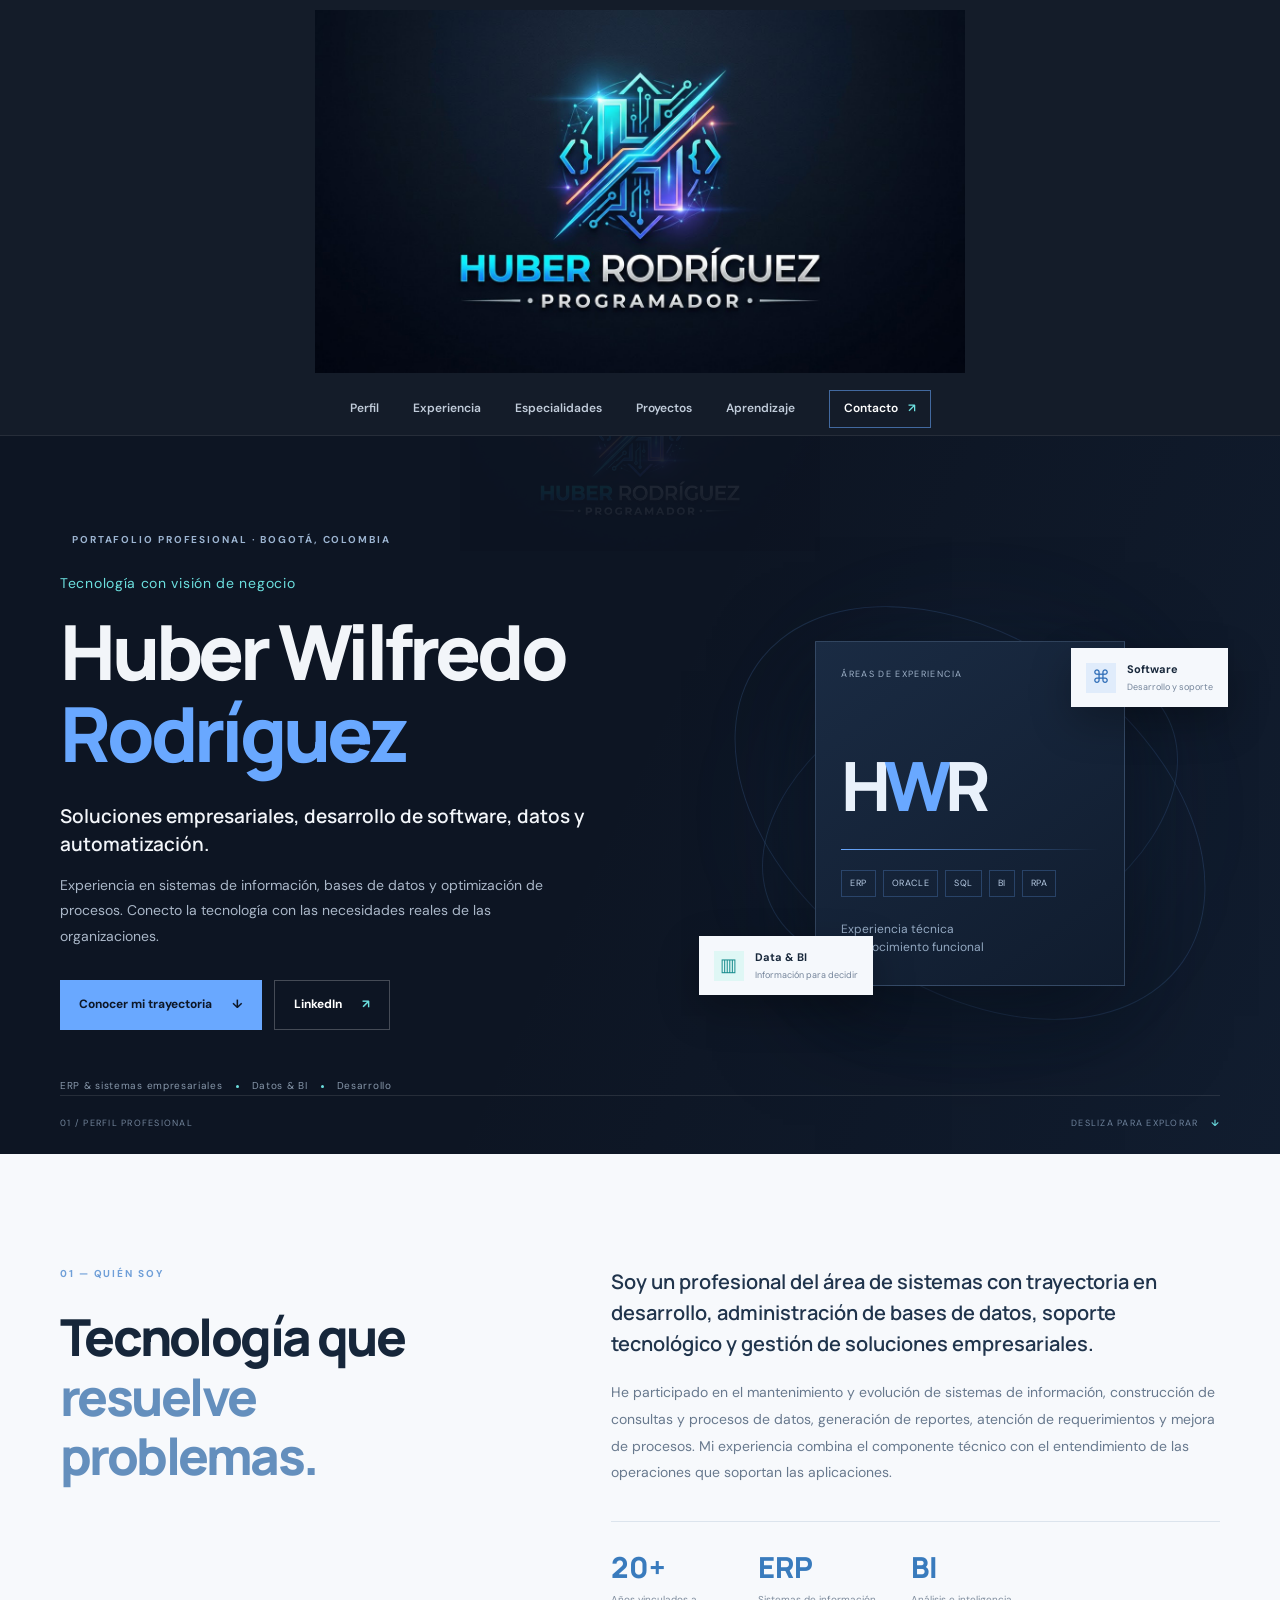
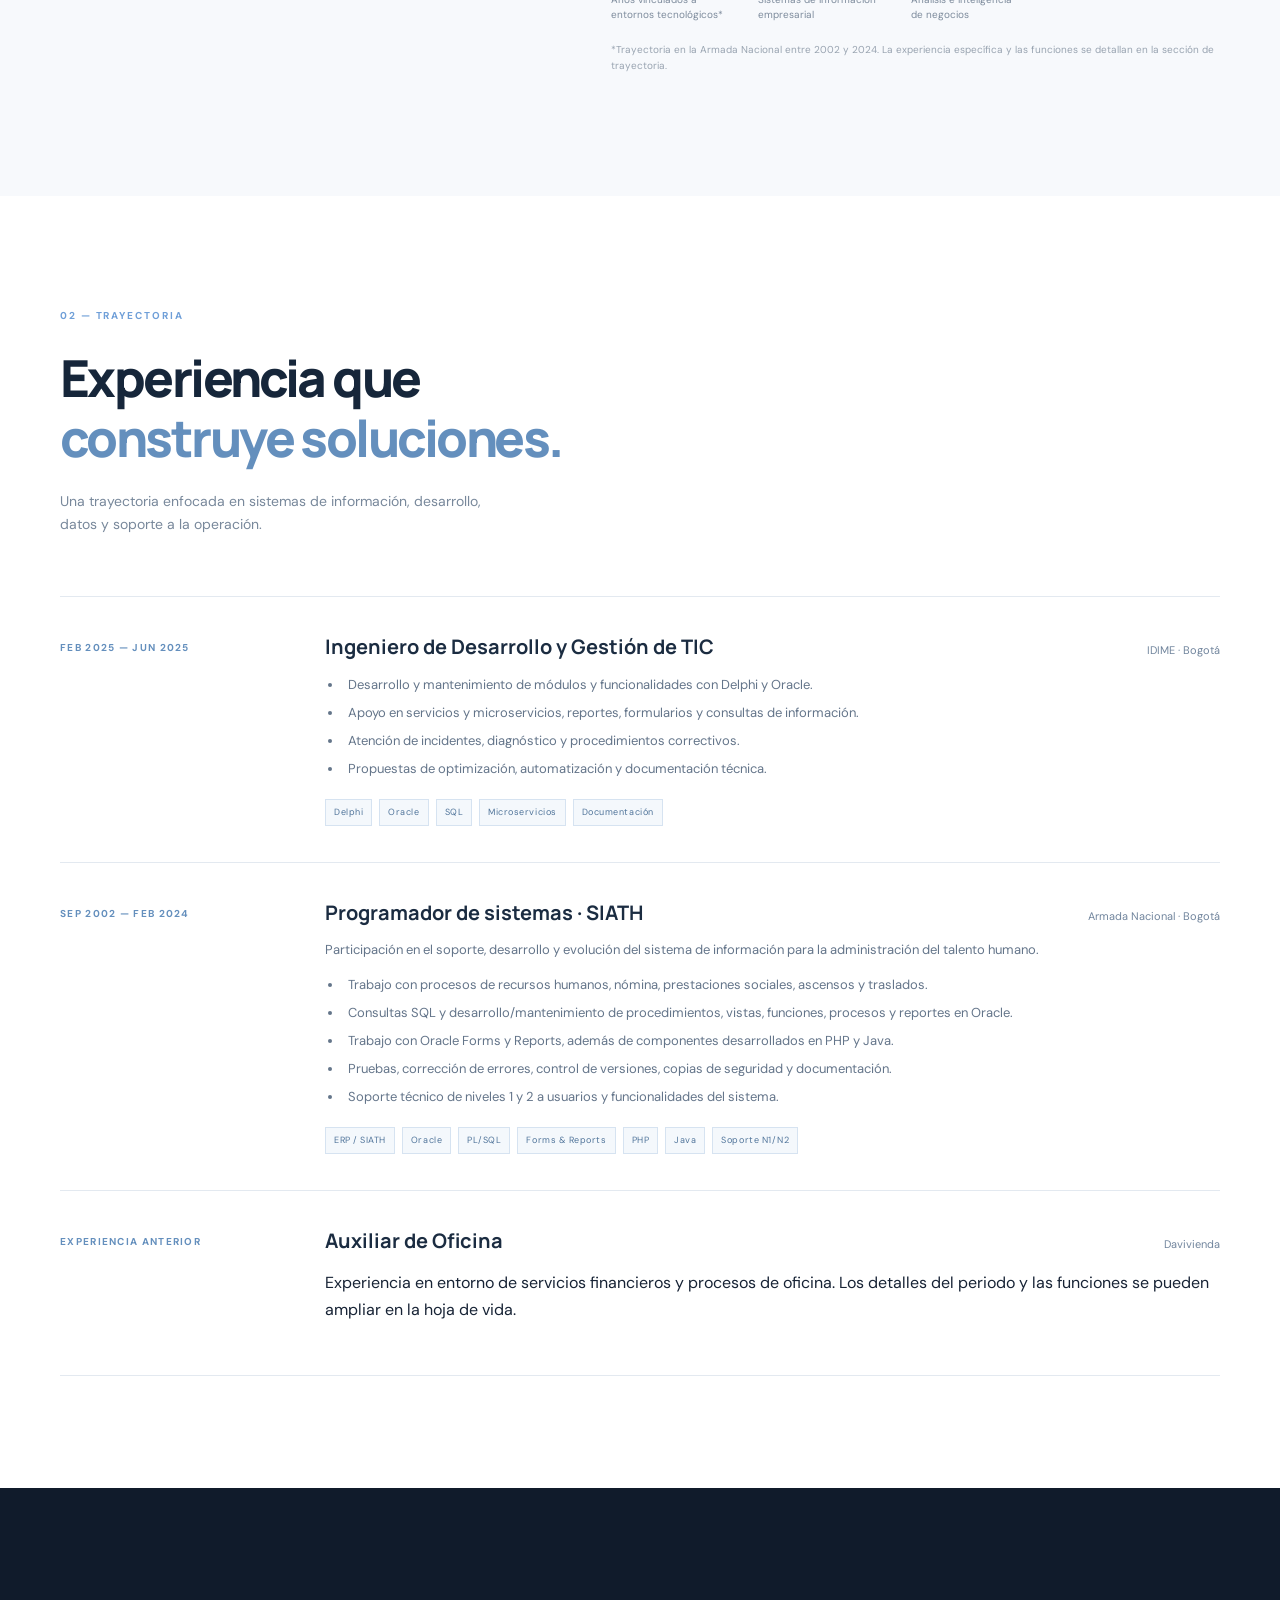
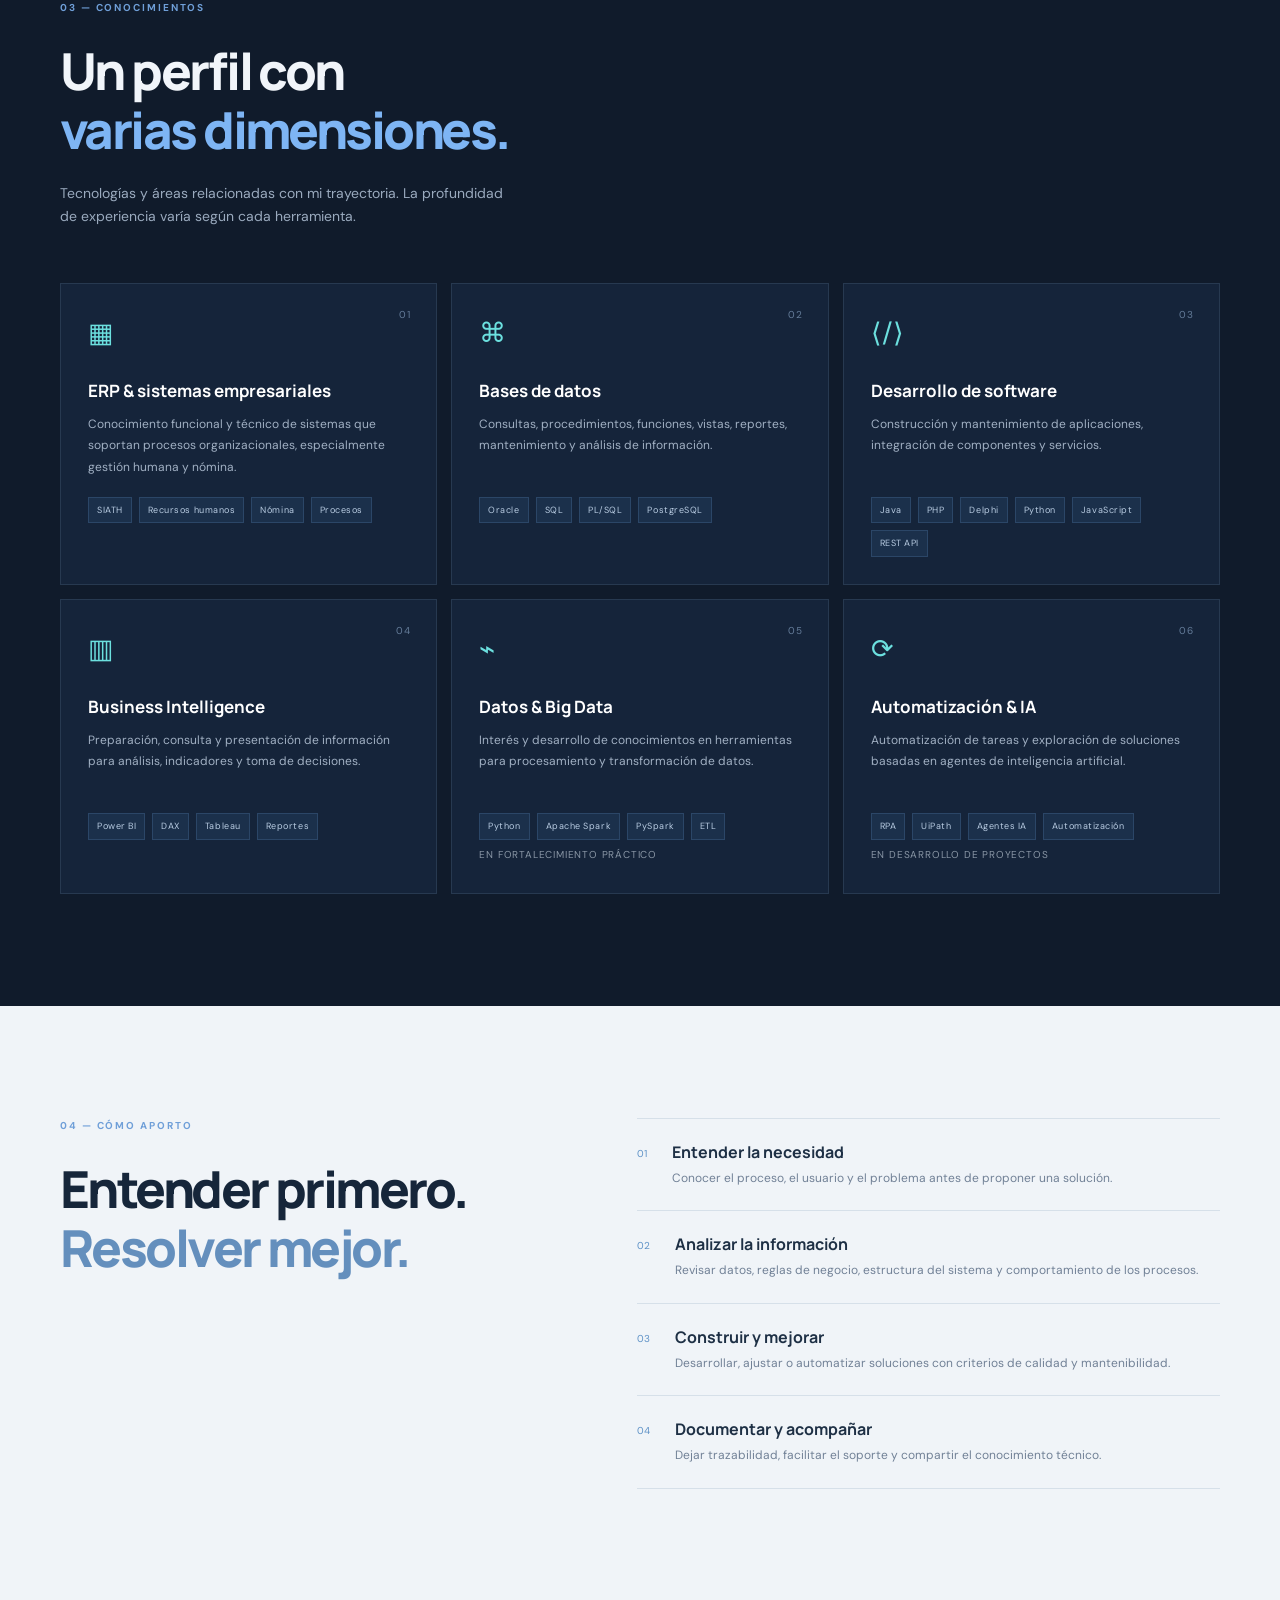
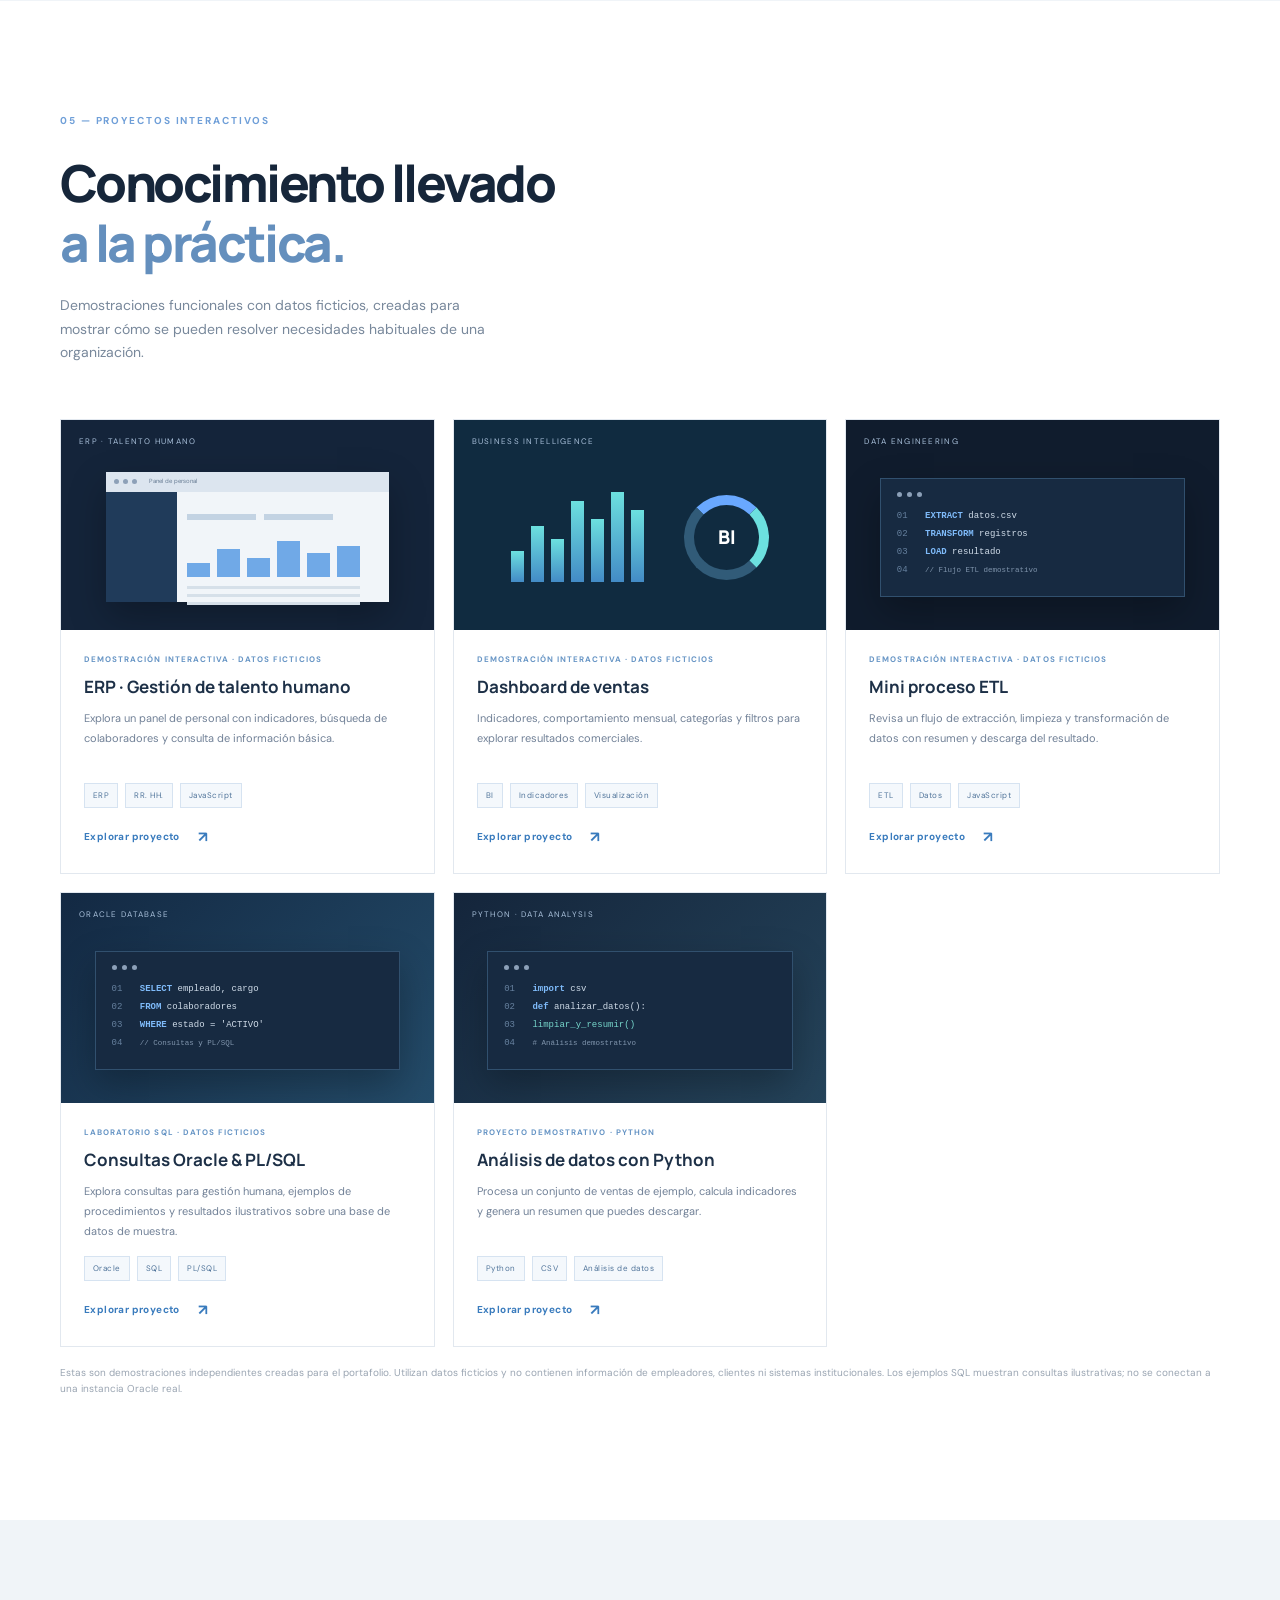
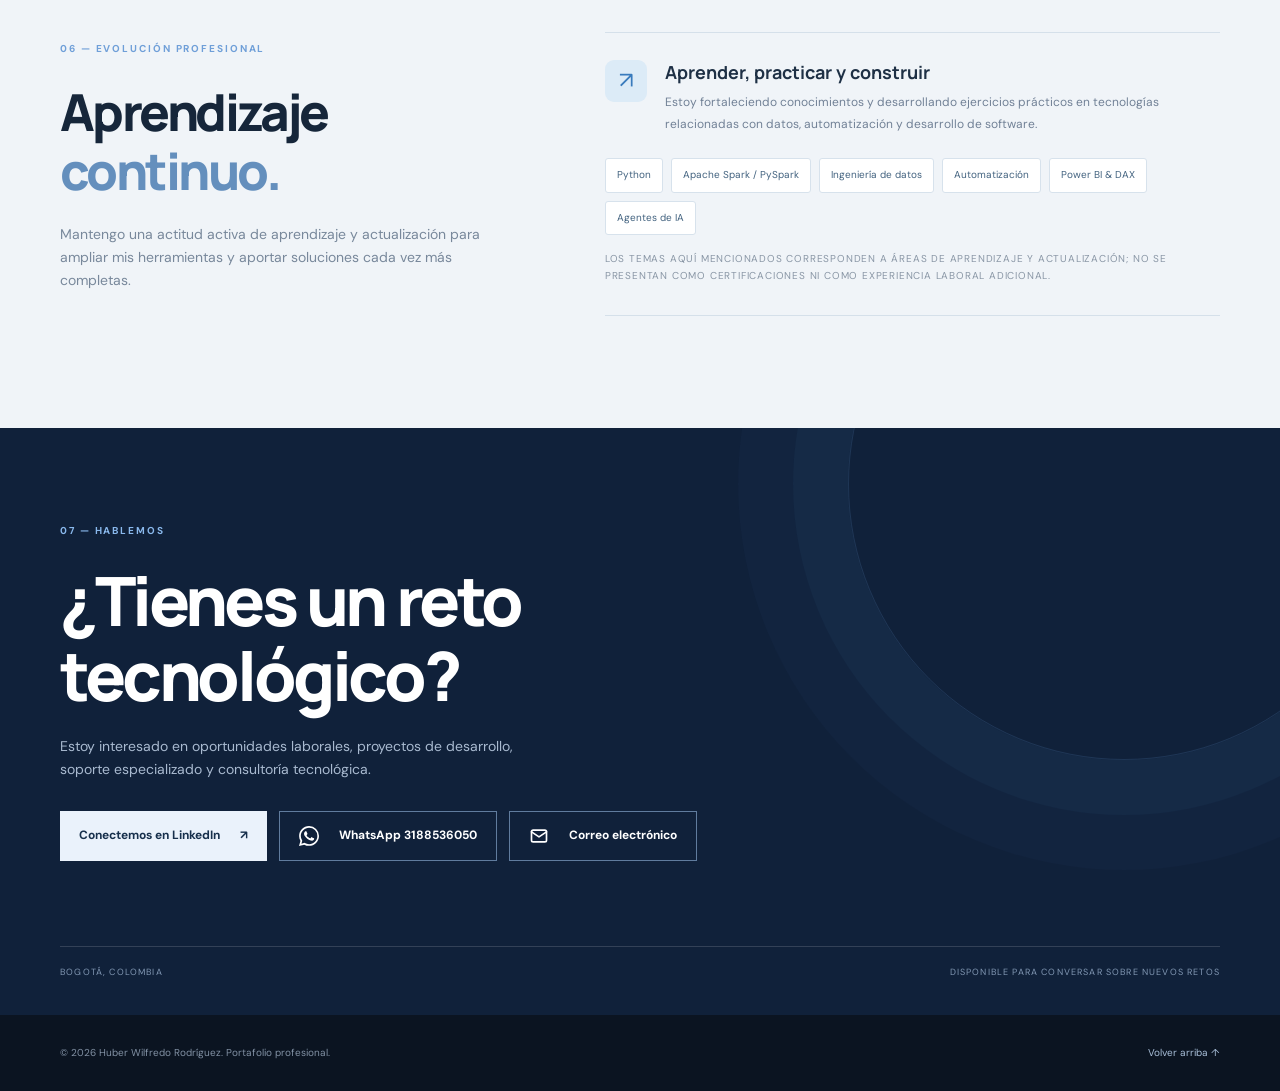
==== index.html @ a2a0994d "Add files via upload" ====
<!doctype html>
<html lang="es">
<head>
  <meta charset="utf-8">
  <meta name="viewport" content="width=device-width, initial-scale=1">
  <meta name="theme-color" content="#101827">
  <meta name="description" content="Portafolio profesional de Huber Wilfredo Rodríguez: ERP, desarrollo de software, bases de datos, BI y automatización.">
  <title>Huber Wilfredo Rodríguez | Tecnología, datos y soluciones empresariales</title>
  <link rel="preconnect" href="https://fonts.googleapis.com">
  <link rel="preconnect" href="https://fonts.gstatic.com" crossorigin>
  <link href="https://fonts.googleapis.com/css2?family=DM+Sans:wght@400;500;600;700&family=Manrope:wght@400;500;600;700;800&display=swap" rel="stylesheet">
  <link rel="stylesheet" href="styles.css">
</head>
<body>
  <div class="progress" id="progress"></div>

  <header class="site-header">
    <div class="header-logo">
      <a href="#inicio" aria-label="Ir al inicio">
        <img src="logo.jpg" alt="Logo Huber Wilfredo Rodríguez">
      </a>
    </div>

    <nav class="nav container" aria-label="Navegación principal">
      <button class="menu-toggle" id="menuToggle" aria-label="Abrir menú" aria-expanded="false">
        <span></span><span></span><span></span>
      </button>

      <div class="nav-links" id="navLinks">
        <a href="#perfil">Perfil</a>
        <a href="#experiencia">Experiencia</a>
        <a href="#especialidades">Especialidades</a>
        <a href="#proyectos">Proyectos</a>
        <a href="#aprendizaje">Aprendizaje</a>
        <a href="#contacto" class="nav-cta">Contacto <span>↗</span></a>
      </div>
    </nav>
  </header>

  <main>

    <section class="hero section" id="inicio">
      <div class="container hero-grid">
        <div class="hero-copy reveal">
          <div class="eyebrow">
            <span class="status-dot"></span>
            PORTAFOLIO PROFESIONAL · BOGOTÁ, COLOMBIA
          </div>

          <p class="hero-kicker">Tecnología con visión de negocio</p>
          <h1>Huber Wilfredo<br><span>Rodríguez</span></h1>
          <p class="hero-lead">Soluciones empresariales, desarrollo de software, datos y automatización.</p>
          <p class="hero-text">Experiencia en sistemas de información, bases de datos y optimización de procesos. Conecto la tecnología con las necesidades reales de las organizaciones.</p>

          <div class="hero-actions">
            <a class="button button-primary" href="#experiencia">Conocer mi trayectoria <span>↓</span></a>
            <a class="button button-ghost" href="https://www.linkedin.com/in/huber-rodriguez-roldan-12a8a1273/" target="_blank" rel="noopener">LinkedIn <span>↗</span></a>
          </div>

          <div class="hero-meta">
            <span>ERP & sistemas empresariales</span>
            <i></i>
            <span>Datos & BI</span>
            <i></i>
            <span>Desarrollo</span>
          </div>
        </div>

        <div class="hero-visual reveal">
          <div class="orbit orbit-one"></div>
          <div class="orbit orbit-two"></div>

          <div class="visual-card main-card">
            <div class="card-top">
              <span class="mini-label">ÁREAS DE EXPERIENCIA</span>
              <span class="live-indicator">●</span>
            </div>
            <div class="visual-monogram">H<span>W</span>R</div>
            <div class="visual-rule"></div>
            <div class="visual-tags">
              <span>ERP</span><span>ORACLE</span><span>SQL</span><span>BI</span><span>RPA</span>
            </div>
            <p class="visual-caption">Experiencia técnica<br>y conocimiento funcional</p>
          </div>

          <div class="float-chip chip-top">
            <span class="chip-icon">⌘</span>
            <span><b>Software</b><small>Desarrollo y soporte</small></span>
          </div>

          <div class="float-chip chip-bottom">
            <span class="chip-icon chip-blue">▥</span>
            <span><b>Data & BI</b><small>Información para decidir</small></span>
          </div>

          <div class="visual-glow"></div>
        </div>
      </div>

      <div class="container hero-bottom">
        <span>01 / PERFIL PROFESIONAL</span>
        <span class="scroll-hint">DESLIZA PARA EXPLORAR <b>↓</b></span>
      </div>
    </section>

    <section class="section intro-section" id="perfil">
      <div class="container two-col">
        <div class="section-heading reveal">
          <p class="eyebrow">01 — QUIÉN SOY</p>
          <h2>Tecnología que<br><em>resuelve problemas.</em></h2>
        </div>

        <div class="intro-content reveal">
          <p class="intro-large">Soy un profesional del área de sistemas con trayectoria en desarrollo, administración de bases de datos, soporte tecnológico y gestión de soluciones empresariales.</p>
          <p>He participado en el mantenimiento y evolución de sistemas de información, construcción de consultas y procesos de datos, generación de reportes, atención de requerimientos y mejora de procesos. Mi experiencia combina el componente técnico con el entendimiento de las operaciones que soportan las aplicaciones.</p>

          <div class="metric-row">
            <div><strong>20+</strong><span>Años vinculados a<br>entornos tecnológicos*</span></div>
            <div><strong>ERP</strong><span>Sistemas de información<br>empresarial</span></div>
            <div><strong>BI</strong><span>Análisis e inteligencia<br>de negocios</span></div>
          </div>

          <p class="fine-print">*Trayectoria en la Armada Nacional entre 2002 y 2024. La experiencia específica y las funciones se detallan en la sección de trayectoria.</p>
        </div>
      </div>
    </section>

    <section class="section experience-section" id="experiencia">
      <div class="container">
        <div class="section-heading reveal">
          <p class="eyebrow">02 — TRAYECTORIA</p>
          <h2>Experiencia que<br><em>construye soluciones.</em></h2>
          <p class="section-desc">Una trayectoria enfocada en sistemas de información, desarrollo, datos y soporte a la operación.</p>
        </div>

        <div class="timeline">
          <article class="timeline-item reveal">
            <div class="timeline-date">FEB 2025 — JUN 2025</div>
            <div class="timeline-content">
              <div class="timeline-head">
                <h3>Ingeniero de Desarrollo y Gestión de TIC</h3>
                <span class="company">IDIME · Bogotá</span>
              </div>
              <ul>
                <li>Desarrollo y mantenimiento de módulos y funcionalidades con Delphi y Oracle.</li>
                <li>Apoyo en servicios y microservicios, reportes, formularios y consultas de información.</li>
                <li>Atención de incidentes, diagnóstico y procedimientos correctivos.</li>
                <li>Propuestas de optimización, automatización y documentación técnica.</li>
              </ul>
              <div class="tag-list">
                <span>Delphi</span><span>Oracle</span><span>SQL</span><span>Microservicios</span><span>Documentación</span>
              </div>
            </div>
          </article>

          <article class="timeline-item reveal">
            <div class="timeline-date">SEP 2002 — FEB 2024</div>
            <div class="timeline-content">
              <div class="timeline-head">
                <h3>Programador de sistemas · SIATH</h3>
                <span class="company">Armada Nacional · Bogotá</span>
              </div>
              <p class="role-summary">Participación en el soporte, desarrollo y evolución del sistema de información para la administración del talento humano.</p>
              <ul>
                <li>Trabajo con procesos de recursos humanos, nómina, prestaciones sociales, ascensos y traslados.</li>
                <li>Consultas SQL y desarrollo/mantenimiento de procedimientos, vistas, funciones, procesos y reportes en Oracle.</li>
                <li>Trabajo con Oracle Forms y Reports, además de componentes desarrollados en PHP y Java.</li>
                <li>Pruebas, corrección de errores, control de versiones, copias de seguridad y documentación.</li>
                <li>Soporte técnico de niveles 1 y 2 a usuarios y funcionalidades del sistema.</li>
              </ul>
              <div class="tag-list">
                <span>ERP / SIATH</span><span>Oracle</span><span>PL/SQL</span><span>Forms & Reports</span><span>PHP</span><span>Java</span><span>Soporte N1/N2</span>
              </div>
            </div>
          </article>

          <article class="timeline-item reveal">
            <div class="timeline-date">EXPERIENCIA ANTERIOR</div>
            <div class="timeline-content">
              <div class="timeline-head">
                <h3>Auxiliar de Oficina</h3>
                <span class="company">Davivienda</span>
              </div>
              <p>Experiencia en entorno de servicios financieros y procesos de oficina. Los detalles del periodo y las funciones se pueden ampliar en la hoja de vida.</p>
            </div>
          </article>
        </div>
      </div>
    </section>

    <section class="section specialties-section" id="especialidades">
      <div class="container">
        <div class="section-heading reveal">
          <p class="eyebrow">03 — CONOCIMIENTOS</p>
          <h2>Un perfil con<br><em>varias dimensiones.</em></h2>
          <p class="section-desc">Tecnologías y áreas relacionadas con mi trayectoria. La profundidad de experiencia varía según cada herramienta.</p>
        </div>

        <div class="specialty-grid">
          <article class="specialty-card reveal">
            <div class="specialty-number">01</div><div class="specialty-icon">▦</div>
            <h3>ERP & sistemas empresariales</h3>
            <p>Conocimiento funcional y técnico de sistemas que soportan procesos organizacionales, especialmente gestión humana y nómina.</p>
            <div class="tag-list"><span>SIATH</span><span>Recursos humanos</span><span>Nómina</span><span>Procesos</span></div>
          </article>

          <article class="specialty-card reveal">
            <div class="specialty-number">02</div><div class="specialty-icon">⌘</div>
            <h3>Bases de datos</h3>
            <p>Consultas, procedimientos, funciones, vistas, reportes, mantenimiento y análisis de información.</p>
            <div class="tag-list"><span>Oracle</span><span>SQL</span><span>PL/SQL</span><span>PostgreSQL</span></div>
          </article>

          <article class="specialty-card reveal">
            <div class="specialty-number">03</div><div class="specialty-icon">⟨/⟩</div>
            <h3>Desarrollo de software</h3>
            <p>Construcción y mantenimiento de aplicaciones, integración de componentes y servicios.</p>
            <div class="tag-list"><span>Java</span><span>PHP</span><span>Delphi</span><span>Python</span><span>JavaScript</span><span>REST API</span></div>
          </article>

          <article class="specialty-card reveal">
            <div class="specialty-number">04</div><div class="specialty-icon">▥</div>
            <h3>Business Intelligence</h3>
            <p>Preparación, consulta y presentación de información para análisis, indicadores y toma de decisiones.</p>
            <div class="tag-list"><span>Power BI</span><span>DAX</span><span>Tableau</span><span>Reportes</span></div>
          </article>

          <article class="specialty-card reveal">
            <div class="specialty-number">05</div><div class="specialty-icon">⌁</div>
            <h3>Datos & Big Data</h3>
            <p>Interés y desarrollo de conocimientos en herramientas para procesamiento y transformación de datos.</p>
            <div class="tag-list"><span>Python</span><span>Apache Spark</span><span>PySpark</span><span>ETL</span></div>
            <span class="learning-note">En fortalecimiento práctico</span>
          </article>

          <article class="specialty-card reveal">
            <div class="specialty-number">06</div><div class="specialty-icon">⟳</div>
            <h3>Automatización & IA</h3>
            <p>Automatización de tareas y exploración de soluciones basadas en agentes de inteligencia artificial.</p>
            <div class="tag-list"><span>RPA</span><span>UiPath</span><span>Agentes IA</span><span>Automatización</span></div>
            <span class="learning-note">En desarrollo de proyectos</span>
          </article>
        </div>
      </div>
    </section>

    <section class="section approach-section">
      <div class="container approach-grid">
        <div class="section-heading reveal">
          <p class="eyebrow">04 — CÓMO APORTO</p>
          <h2>Entender primero.<br><em>Resolver mejor.</em></h2>
        </div>

        <div class="approach-list">
          <div class="approach-item reveal"><span>01</span><div><h3>Entender la necesidad</h3><p>Conocer el proceso, el usuario y el problema antes de proponer una solución.</p></div></div>
          <div class="approach-item reveal"><span>02</span><div><h3>Analizar la información</h3><p>Revisar datos, reglas de negocio, estructura del sistema y comportamiento de los procesos.</p></div></div>
          <div class="approach-item reveal"><span>03</span><div><h3>Construir y mejorar</h3><p>Desarrollar, ajustar o automatizar soluciones con criterios de calidad y mantenibilidad.</p></div></div>
          <div class="approach-item reveal"><span>04</span><div><h3>Documentar y acompañar</h3><p>Dejar trazabilidad, facilitar el soporte y compartir el conocimiento técnico.</p></div></div>
        </div>
      </div>
    </section>

    <section class="section projects-section" id="proyectos">
      <div class="container">
        <div class="section-heading reveal">
          <p class="eyebrow">05 — PROYECTOS INTERACTIVOS</p>
          <h2>Conocimiento llevado<br><em>a la práctica.</em></h2>
          <p class="section-desc">Demostraciones funcionales con datos ficticios, creadas para mostrar cómo se pueden resolver necesidades habituales de una organización.</p>
        </div>

        <div class="project-grid">
          <article class="project-card project-feature reveal">
            <a class="project-link" href="proyectos/erp-talento-humano.html" aria-label="Abrir demostración ERP de talento humano">
              <div class="project-visual visual-erp">
                <span class="visual-label">ERP · TALENTO HUMANO</span>
                <div class="mock-window">
                  <div class="mock-bar"><i></i><i></i><i></i><span>Panel de personal</span></div>
                  <div class="mock-body"><div class="mock-sidebar"></div><div class="mock-content"><b></b><b></b><div class="mock-chart"><i></i><i></i><i></i><i></i><i></i><i></i></div><div class="mock-lines"><i></i><i></i><i></i></div></div></div>
                </div>
              </div>
              <div class="project-info">
                <div class="project-type">DEMOSTRACIÓN INTERACTIVA · DATOS FICTICIOS</div>
                <h3>ERP · Gestión de talento humano</h3>
                <p>Explora un panel de personal con indicadores, búsqueda de colaboradores y consulta de información básica.</p>
                <div class="tag-list"><span>ERP</span><span>RR. HH.</span><span>JavaScript</span></div>
                <span class="project-open">Explorar proyecto <b>↗</b></span>
              </div>
            </a>
          </article>

          <article class="project-card reveal">
            <a class="project-link" href="proyectos/bi-ventas.html" aria-label="Abrir demostración de inteligencia de negocios">
              <div class="project-visual visual-data">
                <span class="visual-label">BUSINESS INTELLIGENCE</span>
                <div class="data-graphic"><div class="data-bars"><i></i><i></i><i></i><i></i><i></i><i></i><i></i></div><div class="data-ring">BI</div></div>
              </div>
              <div class="project-info">
                <div class="project-type">DEMOSTRACIÓN INTERACTIVA · DATOS FICTICIOS</div>
                <h3>Dashboard de ventas</h3>
                <p>Indicadores, comportamiento mensual, categorías y filtros para explorar resultados comerciales.</p>
                <div class="tag-list"><span>BI</span><span>Indicadores</span><span>Visualización</span></div>
                <span class="project-open">Explorar proyecto <b>↗</b></span>
              </div>
            </a>
          </article>

          <article class="project-card reveal">
            <a class="project-link" href="proyectos/etl-datos.html" aria-label="Abrir demostración de proceso ETL">
              <div class="project-visual visual-code">
                <span class="visual-label">DATA ENGINEERING</span>
                <div class="code-window"><div><i></i><i></i><i></i></div><p><span>01</span> <b>EXTRACT</b> datos.csv</p><p><span>02</span> <b>TRANSFORM</b> registros</p><p><span>03</span> <b>LOAD</b> resultado</p><p><span>04</span> <small>// Flujo ETL demostrativo</small></p></div>
              </div>
              <div class="project-info">
                <div class="project-type">DEMOSTRACIÓN INTERACTIVA · DATOS FICTICIOS</div>
                <h3>Mini proceso ETL</h3>
                <p>Revisa un flujo de extracción, limpieza y transformación de datos con resumen y descarga del resultado.</p>
                <div class="tag-list"><span>ETL</span><span>Datos</span><span>JavaScript</span></div>
                <span class="project-open">Explorar proyecto <b>↗</b></span>
              </div>
            </a>
          </article>

          <article class="project-card reveal">
            <a class="project-link" href="proyectos/consultas-plsql.html" aria-label="Abrir demostración de consultas SQL y PL/SQL">
              <div class="project-visual visual-code sql-visual">
                <span class="visual-label">ORACLE DATABASE</span>
                <div class="code-window"><div><i></i><i></i><i></i></div><p><span>01</span> <b>SELECT</b> empleado, cargo</p><p><span>02</span> <b>FROM</b> colaboradores</p><p><span>03</span> <b>WHERE</b> estado = 'ACTIVO'</p><p><span>04</span> <small>// Consultas y PL/SQL</small></p></div>
              </div>
              <div class="project-info">
                <div class="project-type">LABORATORIO SQL · DATOS FICTICIOS</div>
                <h3>Consultas Oracle & PL/SQL</h3>
                <p>Explora consultas para gestión humana, ejemplos de procedimientos y resultados ilustrativos sobre una base de datos de muestra.</p>
                <div class="tag-list"><span>Oracle</span><span>SQL</span><span>PL/SQL</span></div>
                <span class="project-open">Explorar proyecto <b>↗</b></span>
              </div>
            </a>
          </article>

          <article class="project-card reveal">
            <a class="project-link" href="proyectos/python-analisis.html" aria-label="Abrir demostración de análisis de datos con Python">
              <div class="project-visual visual-code python-visual">
                <span class="visual-label">PYTHON · DATA ANALYSIS</span>
                <div class="code-window"><div><i></i><i></i><i></i></div><p><span>01</span> <b>import</b> csv</p><p><span>02</span> <b>def</b> analizar_datos():</p><p><span>03</span> <em>limpiar_y_resumir()</em></p><p><span>04</span> <small># Análisis demostrativo</small></p></div>
              </div>
              <div class="project-info">
                <div class="project-type">PROYECTO DEMOSTRATIVO · PYTHON</div>
                <h3>Análisis de datos con Python</h3>
                <p>Procesa un conjunto de ventas de ejemplo, calcula indicadores y genera un resumen que puedes descargar.</p>
                <div class="tag-list"><span>Python</span><span>CSV</span><span>Análisis de datos</span></div>
                <span class="project-open">Explorar proyecto <b>↗</b></span>
              </div>
            </a>
          </article>
        </div>

        <p class="projects-note">Estas son demostraciones independientes creadas para el portafolio. Utilizan datos ficticios y no contienen información de empleadores, clientes ni sistemas institucionales. Los ejemplos SQL muestran consultas ilustrativas; no se conectan a una instancia Oracle real.</p>
      </div>
    </section>

    <section class="section learning-section" id="aprendizaje">
      <div class="container learning-wrap">
        <div class="section-heading reveal">
          <p class="eyebrow">06 — EVOLUCIÓN PROFESIONAL</p>
          <h2>Aprendizaje<br><em>continuo.</em></h2>
          <p class="section-desc">Mantengo una actitud activa de aprendizaje y actualización para ampliar mis herramientas y aportar soluciones cada vez más completas.</p>
        </div>

        <div class="learning-content reveal">
          <div class="learning-intro">
            <span class="learning-symbol">↗</span>
            <div>
              <h3>Aprender, practicar y construir</h3>
              <p>Estoy fortaleciendo conocimientos y desarrollando ejercicios prácticos en tecnologías relacionadas con datos, automatización y desarrollo de software.</p>
            </div>
          </div>
          <div class="learning-tags">
            <span>Python</span><span>Apache Spark / PySpark</span><span>Ingeniería de datos</span><span>Automatización</span><span>Power BI & DAX</span><span>Agentes de IA</span>
          </div>
          <p class="learning-note">Los temas aquí mencionados corresponden a áreas de aprendizaje y actualización; no se presentan como certificaciones ni como experiencia laboral adicional.</p>
        </div>
      </div>
    </section>

    <section class="contact-section section" id="contacto">
      <div class="container contact-wrap reveal">
        <p class="eyebrow">07 — HABLEMOS</p>
        <h2>¿Tienes un reto<br>tecnológico?</h2>
        <p>Estoy interesado en oportunidades laborales, proyectos de desarrollo, soporte especializado y consultoría tecnológica.</p>

        <div class="contact-actions">
          <a class="button button-light" href="https://www.linkedin.com/in/huber-rodriguez-roldan-12a8a1273/" target="_blank" rel="noopener">Conectemos en LinkedIn <span>↗</span></a>

          <a class="button button-outline-light" href="https://wa.me/573188536050" target="_blank" rel="noopener" aria-label="Contactar por WhatsApp al 3188536050">
            <svg width="20" height="20" viewBox="0 0 24 24" fill="currentColor" aria-hidden="true">
              <path d="M20.52 3.48A11.87 11.87 0 0 0 12.05 0C5.48 0 .13 5.35.13 11.92c0 2.1.55 4.15 1.59 5.96L0 24l6.27-1.64a11.9 11.9 0 0 0 5.78 1.47h.01c6.57 0 11.92-5.35 11.92-11.92a11.85 11.85 0 0 0-3.46-8.43ZM12.06 21.8a9.9 9.9 0 0 1-5.05-1.38l-.36-.21-3.72.98.99-3.63-.23-.37a9.88 9.88 0 0 1-1.52-5.27c0-5.46 4.45-9.91 9.92-9.91a9.85 9.85 0 0 1 7.02 2.91 9.85 9.85 0 0 1 2.9 7.01c0 5.47-4.45 9.92-9.92 9.92Zm5.44-7.43c-.3-.15-1.76-.87-2.03-.97-.27-.1-.47-.15-.67.15-.2.3-.77.97-.95 1.17-.17.2-.35.22-.65.07-.3-.15-1.25-.46-2.38-1.47-.88-.78-1.47-1.75-1.64-2.05-.17-.3-.02-.46.13-.61.13-.13.3-.35.45-.52.15-.18.2-.3.3-.5.1-.2.05-.37-.03-.52-.08-.15-.67-1.62-.92-2.22-.24-.58-.49-.5-.67-.51h-.57c-.2 0-.52.07-.79.37-.27.3-1.04 1.02-1.04 2.48 0 1.47 1.07 2.88 1.22 3.08.15.2 2.1 3.21 5.1 4.5.71.31 1.27.49 1.7.63.71.23 1.36.2 1.87.12.57-.08 1.76-.72 2.01-1.42.25-.7.25-1.3.17-1.42-.07-.13-.27-.2-.57-.35Z"/>
            </svg>
            WhatsApp 3188536050
          </a>

          <a class="button button-outline-light" href="https://mail.google.com/mail/?view=cm&fs=1&to=huber.rodriguez.roldan@gmail.com" target="_blank" rel="noopener" aria-label="Enviar correo electrónico">
            <svg width="20" height="20" viewBox="0 0 24 24" fill="none" stroke="currentColor" stroke-width="2" stroke-linecap="round" stroke-linejoin="round" aria-hidden="true">
              <rect x="3" y="5" width="18" height="14" rx="2"/>
              <path d="m3 7 9 6 9-6"/>
            </svg>
            Correo electrónico
          </a>
        </div>

        <div class="contact-bottom">
          <span>BOGOTÁ, COLOMBIA</span>
          <span>DISPONIBLE PARA CONVERSAR SOBRE NUEVOS RETOS</span>
        </div>
      </div>
    </section>

  </main>

  <footer class="footer">
    <div class="container footer-inner">
      <p>© <span id="year"></span> Huber Wilfredo Rodríguez. Portafolio profesional.</p>
      <a href="#inicio">Volver arriba ↑</a>
    </div>
  </footer>

  <script src="script.js"></script>
</body>
</html>
---- styles.css ----
/* =========================================================
   HWR PORTFOLIO — ESTILOS GENERALES
   ========================================================= */

:root {
  --bg: #0d1523;
  --bg2: #111d2e;
  --panel: #142238;
  --ink: #f2f5f9;
  --muted: #a5b1c1;
  --soft: #d3dce7;
  --blue: #69a8ff;
  --cyan: #6ce0df;
  --line: rgba(195, 213, 235, .14);
  --font: 'DM Sans', sans-serif;
  --display: 'Manrope', sans-serif;
}

* {
  box-sizing: border-box;
}

html {
  scroll-behavior: smooth;
  scroll-padding-top: 190px;
}

body {
  margin: 0;
  background: #f7f9fc;
  color: #172335;
  font-family: var(--font);
  line-height: 1.65;
}

/* =========================================================
   MARCA DE AGUA GLOBAL — LOGO HWR
   ========================================================= */

body::before {
  content: "";
  position: fixed;
  top: 50%;
  left: 50%;
  width: 360px;
  height: 360px;
  transform: translate(-50%, -50%);
  background-image: url("logo.jpg");
  background-repeat: no-repeat;
  background-position: center;
  background-size: contain;
  opacity: 0.07;
  pointer-events: none;
  z-index: 10;
}

a {
  color: inherit;
  text-decoration: none;
}

.container {
  width: min(1160px, calc(100% - 48px));
  margin: auto;
}

.section {
  padding: 112px 0;
}

/* =========================================================
   ENCABEZADO: LOGO GRANDE ARRIBA Y MENÚ DEBAJO
   ========================================================= */

.site-header {
  position: sticky;
  top: 0;
  z-index: 20;
  background: rgba(13, 21, 35, .97);
  backdrop-filter: blur(18px);
  border-bottom: 1px solid rgba(255, 255, 255, .08);
}

/* Primera fila: LOGO GRANDE */

.header-logo {
  width: 100%;
  min-height: 380px;
  padding: 10px 20px;
  display: flex;
  align-items: center;
  justify-content: center;
}

.header-logo a {
  display: block;
  width: min(650px, 90vw);
  height: auto;
  flex-shrink: 0;
}

.header-logo img {
  display: block;
  width: 100%;
  height: auto;
  max-width: none;
  object-fit: contain;
  object-position: center;
}

/* Segunda fila: MENÚ */

.nav {
  height: 52px;
  display: flex;
  align-items: center;
  justify-content: center;
  color: #fff;
}

.nav-links {
  display: flex;
  align-items: center;
  justify-content: center;
  gap: 34px;
  font-size: 12px;
  font-weight: 600;
  color: #c1ccda;
}

.nav-links a {
  transition: color .2s;
}

.nav-links a:hover {
  color: #fff;
}

.nav-cta {
  padding: 8px 14px;
  border: 1px solid rgba(105, 168, 255, .55);
  color: #fff !important;
}

.nav-cta span {
  color: var(--cyan);
  margin-left: 7px;
}

.menu-toggle {
  display: none;
  background: none;
  border: 0;
  padding: 8px;
  position: relative;
  z-index: 21;
  cursor: pointer;
}

.menu-toggle span {
  display: block;
  width: 24px;
  height: 2px;
  background: #fff;
  margin: 5px;
}

/* =========================================================
   PORTADA / HERO
   ========================================================= */

.hero {
  background: var(--bg);
  color: var(--ink);
  padding: 96px 0 24px;
  position: relative;
  overflow: hidden;
}

.hero:before {
  content: "";
  position: absolute;
  inset: 0;
  background: linear-gradient(115deg, transparent 48%, rgba(64, 121, 190, .08));
  pointer-events: none;
}

.hero-grid {
  display: grid;
  grid-template-columns: 1.1fr .9fr;
  align-items: center;
  gap: 50px;
  min-height: 530px;
}

.eyebrow {
  font-size: 10px;
  letter-spacing: .19em;
  font-weight: 700;
  color: #6f9fd8;
  margin: 0 0 24px;
}

.hero .eyebrow {
  color: #9cb4d1;
}

.status-dot,
.live-indicator {
  display: inline-block;
  color: var(--cyan);
  margin-right: 8px;
}

.hero-kicker {
  font-size: 14px;
  color: var(--cyan);
  letter-spacing: .05em;
  margin: 0 0 15px;
}

.hero h1 {
  font: 800 clamp(48px, 6vw, 76px)/1.08 var(--display);
  letter-spacing: -.055em;
  margin: 0;
}

.hero h1 span {
  color: var(--blue);
}

.hero-lead {
  font: 600 19px/1.5 var(--display);
  max-width: 540px;
  margin: 27px 0 12px;
}

.hero-text {
  max-width: 530px;
  color: #aab7c8;
  font-size: 14px;
  line-height: 1.85;
}

.hero-actions {
  display: flex;
  gap: 12px;
  flex-wrap: wrap;
  margin-top: 30px;
}

.button {
  display: inline-flex;
  align-items: center;
  gap: 20px;
  padding: 14px 19px;
  font-size: 12px;
  font-weight: 700;
  transition: transform .2s, background .2s;
}

.button:hover {
  transform: translateY(-3px);
}

.button-primary {
  background: var(--blue);
  color: #0d1727;
}

.button-primary:hover {
  background: #8bbcff;
}

.button-ghost {
  border: 1px solid rgba(255, 255, 255, .23);
  color: #fff;
}

.button-ghost span {
  color: var(--cyan);
}

.hero-meta {
  display: flex;
  gap: 13px;
  align-items: center;
  margin-top: 48px;
  color: #8797aa;
  font-size: 10px;
  letter-spacing: .07em;
}

.hero-meta i {
  width: 3px;
  height: 3px;
  background: var(--cyan);
  border-radius: 50%;
}

/* Elementos visuales de la portada */

.hero-visual {
  height: 460px;
  position: relative;
  display: grid;
  place-items: center;
}

.orbit {
  position: absolute;
  border: 1px solid rgba(105, 168, 255, .16);
  border-radius: 50%;
  transform: rotate(-25deg);
}

.orbit-one {
  width: 440px;
  height: 280px;
}

.orbit-two {
  width: 520px;
  height: 350px;
  transform: rotate(35deg);
}

.main-card {
  position: relative;
  z-index: 2;
  width: 310px;
  height: 345px;
  padding: 25px;
  background: linear-gradient(145deg, #1a2b43, #101c2e);
  border: 1px solid rgba(145, 184, 229, .24);
  box-shadow: 0 30px 90px #050b14aa;
}

.card-top {
  display: flex;
  justify-content: space-between;
  color: #9eb1c8;
  font-size: 9px;
  letter-spacing: .15em;
}

.visual-monogram {
  font: 800 68px var(--display);
  letter-spacing: -.1em;
  color: #e9f1fb;
  margin: 58px 0 18px;
}

.visual-monogram span {
  color: var(--blue);
}

.visual-rule {
  height: 1px;
  background: linear-gradient(90deg, var(--blue), transparent);
  width: 100%;
}

.visual-tags {
  display: flex;
  flex-wrap: wrap;
  gap: 7px;
  margin-top: 20px;
}

.visual-tags span,
.tag-list span {
  font-size: 9px;
  letter-spacing: .06em;
  padding: 5px 8px;
  border: 1px solid rgba(105, 168, 255, .25);
  color: #b8cce5;
}

.visual-caption {
  font-size: 12px;
  line-height: 1.5;
  color: #94a9c2;
  margin-top: 23px;
}

.float-chip {
  position: absolute;
  z-index: 3;
  display: flex;
  gap: 11px;
  align-items: center;
  padding: 12px 15px;
  background: #f5f8fc;
  color: #18283b;
  box-shadow: 0 15px 40px #0004;
  font-size: 11px;
}

.float-chip b,
.float-chip small {
  display: block;
}

.float-chip small {
  font-size: 9px;
  color: #74849a;
  margin-top: 2px;
}

.chip-icon {
  width: 30px;
  height: 30px;
  display: grid;
  place-items: center;
  background: #e0ecfb;
  color: #316fb8;
  font-size: 18px;
}

.chip-blue {
  background: #dff7f5;
  color: #168b8c;
}

.chip-top {
  top: 65px;
  right: -8px;
}

.chip-bottom {
  bottom: 48px;
  left: -22px;
}

.visual-glow {
  position: absolute;
  width: 270px;
  height: 270px;
  background: #3679d333;
  filter: blur(70px);
  border-radius: 50%;
}

.hero-bottom {
  display: flex;
  justify-content: space-between;
  border-top: 1px solid rgba(255, 255, 255, .1);
  padding: 20px 0 0;
  color: #72849a;
  font-size: 9px;
  letter-spacing: .14em;
}

.scroll-hint b {
  color: var(--cyan);
  margin-left: 9px;
}

/* =========================================================
   INTRODUCCIÓN
   ========================================================= */

.intro-section {
  background: #f7f9fc;
}

.two-col {
  display: grid;
  grid-template-columns: .85fr 1.15fr;
  gap: 100px;
}

.section-heading h2 {
  font: 800 clamp(34px, 4vw, 51px)/1.17 var(--display);
  letter-spacing: -.05em;
  margin: 0;
  color: #16263a;
}

.section-heading h2 em {
  font-style: normal;
  color: #648fbd;
}

.section-desc {
  max-width: 450px;
  color: #78889b;
  font-size: 14px;
  margin-top: 22px;
}

.intro-large {
  font: 600 20px/1.55 var(--display);
  color: #20344c;
  margin: 0 0 20px;
}

.intro-content > p:not(.intro-large) {
  color: #68798e;
  font-size: 14px;
  line-height: 1.9;
}

.metric-row {
  display: flex;
  gap: 35px;
  border-top: 1px solid #dce4ed;
  margin-top: 35px;
  padding-top: 25px;
}

.metric-row strong {
  display: block;
  font: 800 29px var(--display);
  color: #397bbd;
}

.metric-row span {
  display: block;
  color: #7d8b9c;
  font-size: 10px;
  line-height: 1.5;
  margin-top: 5px;
}

.fine-print {
  font-size: 10px !important;
  color: #98a3b0 !important;
  line-height: 1.6 !important;
  margin-top: 20px;
}

/* =========================================================
   EXPERIENCIA PROFESIONAL
   ========================================================= */

.experience-section {
  background: #fff;
}

.timeline {
  margin-top: 60px;
  border-top: 1px solid #e3e9f0;
}

.timeline-item {
  display: grid;
  grid-template-columns: 220px 1fr;
  gap: 45px;
  padding: 36px 0;
  border-bottom: 1px solid #e3e9f0;
}

.timeline-date {
  font-size: 10px;
  letter-spacing: .13em;
  color: #648fbd;
  font-weight: 700;
  padding-top: 7px;
}

.timeline-head {
  display: flex;
  justify-content: space-between;
  gap: 20px;
  align-items: baseline;
}

.timeline-head h3 {
  font: 700 20px var(--display);
  margin: 0;
  color: #1b2c41;
}

.company {
  font-size: 11px;
  color: #71859d;
  white-space: nowrap;
}

.timeline-content ul {
  padding-left: 18px;
  color: #64758a;
  font-size: 13px;
  line-height: 1.85;
}

.timeline-content li {
  padding-left: 5px;
  margin: 4px 0;
}

.role-summary {
  font-size: 13px;
  color: #64758a;
}

.tag-list {
  display: flex;
  gap: 7px;
  flex-wrap: wrap;
  margin-top: 18px;
}

.tag-list span {
  color: #50749a;
  border-color: #d6e3f1;
  background: #f4f8fc;
}

/* =========================================================
   ESPECIALIDADES
   ========================================================= */

.specialties-section {
  background: #101b2b;
  color: #fff;
}

.specialties-section .section-heading h2 {
  color: #f1f5fa;
}

.specialties-section .section-heading h2 em {
  color: #7eb5f4;
}

.specialties-section .section-desc {
  color: #9aaabe;
}

.specialty-grid {
  display: grid;
  grid-template-columns: repeat(3, 1fr);
  gap: 14px;
  margin-top: 55px;
}

.specialty-card {
  position: relative;
  min-height: 280px;
  padding: 27px;
  background: #15243a;
  border: 1px solid rgba(175, 203, 235, .12);
  transition: transform .25s, border .25s;
}

.specialty-card:hover {
  transform: translateY(-5px);
  border-color: rgba(105, 168, 255, .55);
}

.specialty-number {
  position: absolute;
  right: 25px;
  top: 23px;
  color: #657d9a;
  font-size: 10px;
  letter-spacing: .1em;
}

.specialty-icon {
  font-size: 27px;
  color: var(--cyan);
  margin-bottom: 23px;
}

.specialty-card h3 {
  font: 700 17px var(--display);
  margin: 0 0 11px;
}

.specialty-card p {
  font-size: 12px;
  line-height: 1.8;
  color: #a1b0c3;
  min-height: 65px;
}

.specialty-card .tag-list span {
  background: #1b304b;
  color: #b9cce2;
  border-color: #2b4667;
}

.learning-note {
  display: inline-block;
  margin-top: 13px;
  font-size: 9px;
  color: #7fbdc1;
  letter-spacing: .08em;
  text-transform: uppercase;
}

/* =========================================================
   ENFOQUE DE TRABAJO
   ========================================================= */

.approach-section {
  background: #f0f4f8;
}

.approach-grid {
  display: grid;
  grid-template-columns: .9fr 1.1fr;
  gap: 100px;
}

.approach-list {
  border-top: 1px solid #d6e0e9;
}

.approach-item {
  display: flex;
  gap: 25px;
  padding: 22px 0;
  border-bottom: 1px solid #d6e0e9;
}

.approach-item > span {
  font-size: 10px;
  color: #5d91c6;
  padding-top: 5px;
}

.approach-item h3 {
  font: 700 16px var(--display);
  margin: 0 0 5px;
  color: #1e3045;
}

.approach-item p {
  font-size: 12px;
  color: #718196;
  margin: 0;
  line-height: 1.7;
}

/* =========================================================
   PROYECTOS
   ========================================================= */

.projects-section {
  background: #fff;
}

.project-grid {
  display: grid;
  grid-template-columns: repeat(3, minmax(0, 1fr));
  gap: 18px;
  margin-top: 55px;
}

.project-card {
  border: 1px solid #e2e8ef;
  background: #fff;
  transition: transform .22s, box-shadow .22s;
}

.project-card:hover {
  transform: translateY(-4px);
  box-shadow: 0 14px 32px #1b355012;
}

.project-link {
  display: block;
  height: 100%;
  color: inherit;
  text-decoration: none;
}

.project-visual {
  height: 210px;
  position: relative;
  overflow: hidden;
  background: #14243a;
  display: grid;
  place-items: center;
}

.visual-label {
  position: absolute;
  left: 18px;
  top: 15px;
  font-size: 8px;
  letter-spacing: .16em;
  color: #a8bfd9;
}

.mock-window {
  width: 76%;
  height: 130px;
  background: #f1f5f9;
  box-shadow: 0 15px 35px #0004;
  margin-top: 24px;
}

.mock-bar {
  height: 20px;
  background: #dce5ef;
  display: flex;
  align-items: center;
  gap: 4px;
  padding: 0 8px;
}

.mock-bar i,
.code-window > div i {
  width: 5px;
  height: 5px;
  border-radius: 50%;
  background: #8ca0b8;
}

.mock-bar span {
  font-size: 6px;
  color: #687d94;
  margin-left: 8px;
}

.mock-body {
  display: flex;
  height: 110px;
}

.mock-sidebar {
  width: 25%;
  background: #203b5a;
}

.mock-content {
  padding: 10px;
  width: 75%;
}

.mock-content > b {
  display: inline-block;
  width: 36%;
  height: 6px;
  background: #c3d3e3;
  margin-right: 8px;
}

.mock-chart {
  height: 40px;
  display: flex;
  align-items: end;
  gap: 7px;
  margin: 9px 0;
}

.mock-chart i {
  display: block;
  width: 12%;
  background: #70a9e7;
}

.mock-chart i:nth-child(1) { height: 35%; }
.mock-chart i:nth-child(2) { height: 70%; }
.mock-chart i:nth-child(3) { height: 48%; }
.mock-chart i:nth-child(4) { height: 90%; }
.mock-chart i:nth-child(5) { height: 60%; }
.mock-chart i:nth-child(6) { height: 78%; }

.mock-lines i {
  display: block;
  height: 3px;
  background: #d6e0e9;
  margin: 5px 0;
  width: 90%;
}

/* Visualización de datos */

.visual-data {
  background: #102b40;
}

.data-graphic {
  width: 80%;
  height: 125px;
  display: flex;
  align-items: center;
  justify-content: space-around;
  margin-top: 25px;
}

.data-bars {
  height: 90px;
  display: flex;
  align-items: end;
  gap: 7px;
}

.data-bars i {
  width: 13px;
  background: linear-gradient(#6ce0df, #438bc6);
  height: 35%;
}

.data-bars i:nth-child(2) { height: 62%; }
.data-bars i:nth-child(3) { height: 48%; }
.data-bars i:nth-child(4) { height: 90%; }
.data-bars i:nth-child(5) { height: 70%; }
.data-bars i:nth-child(6) { height: 100%; }
.data-bars i:nth-child(7) { height: 80%; }

.data-ring {
  width: 85px;
  height: 85px;
  border: 10px solid #315b78;
  border-right-color: #6ce0df;
  border-top-color: #69a8ff;
  border-radius: 50%;
  display: grid;
  place-items: center;
  color: #fff;
  font: 800 19px var(--display);
}

/* Visualización de código */

.visual-code {
  background: #101c2d;
}

.code-window {
  width: 82%;
  background: #172a41;
  border: 1px solid #31506e;
  padding: 13px 16px;
  margin-top: 25px;
  box-shadow: 0 15px 35px #0004;
}

.code-window > div {
  display: flex;
  gap: 5px;
  margin-bottom: 14px;
}

.code-window p {
  font: 9px monospace;
  color: #d0dce9;
  margin: 8px 0;
}

.code-window p span {
  color: #66809e;
  margin-right: 12px;
}

.code-window p b {
  color: #7fbbfa;
}

.code-window p em {
  color: #76d6cb;
  font-style: normal;
}

.code-window p small {
  color: #8095ad;
}

/* Información de los proyectos */

.project-info {
  padding: 23px;
}

.project-type {
  font-size: 8px;
  letter-spacing: .13em;
  color: #6795c5;
  font-weight: 700;
}

.project-info h3 {
  font: 700 17px var(--display);
  color: #1d3047;
  margin: 9px 0;
}

.project-info p {
  font-size: 11px;
  line-height: 1.8;
  color: #718197;
  min-height: 60px;
}

.project-info .tag-list {
  margin-top: 14px;
}

.project-info .tag-list span {
  font-size: 8px;
}

.projects-note {
  font-size: 10px;
  color: #9aa5b2;
  margin-top: 18px;
}

.project-open {
  display: inline-flex;
  gap: 18px;
  align-items: center;
  margin-top: 17px;
  color: #397bbd;
  font-size: 10px;
  font-weight: 700;
  letter-spacing: .04em;
}

.project-open b {
  font-size: 15px;
}

/* =========================================================
   FORMACIÓN ACADÉMICA
   ========================================================= */

.education-section {
  background: #f1f5f9;
}

.education-grid {
  display: grid;
  grid-template-columns: .8fr 1.2fr;
  gap: 100px;
}

.education-content {
  border-top: 1px solid #d9e2eb;
}

.education-entry {
  display: flex;
  gap: 18px;
  padding: 23px 0;
  border-bottom: 1px solid #d9e2eb;
}

.education-icon {
  width: 35px;
  height: 35px;
  display: grid;
  place-items: center;
  background: #e0ebf7;
  color: #4e83b7;
  font-size: 17px;
}

.education-entry h3 {
  font: 700 15px var(--display);
  margin: 0;
  color: #21344b;
}

.education-entry p {
  margin: 4px 0;
  color: #68809b;
  font-size: 12px;
}

.education-entry small {
  font-size: 10px;
  color: #8996a5;
}

/* =========================================================
   APRENDIZAJE CONTINUO
   ========================================================= */

.learning-section {
  background: #f0f4f8;
}

.learning-wrap {
  display: grid;
  grid-template-columns: .85fr 1.15fr;
  gap: 90px;
  align-items: center;
}

.learning-content {
  border-top: 1px solid #d5e0ea;
  border-bottom: 1px solid #d5e0ea;
  padding: 27px 0;
}

.learning-intro {
  display: flex;
  gap: 18px;
  align-items: flex-start;
}

.learning-symbol {
  flex: 0 0 42px;
  width: 42px;
  height: 42px;
  display: grid;
  place-items: center;
  background: #dcebf7;
  color: #397bbd;
  font-size: 23px;
  border-radius: 9px;
}

.learning-intro h3 {
  font: 700 18px var(--display);
  color: #1e3045;
  margin: 0 0 8px;
}

.learning-intro p {
  font-size: 12px;
  line-height: 1.8;
  color: #718196;
  margin: 0;
}

.learning-tags {
  display: flex;
  gap: 8px;
  flex-wrap: wrap;
  margin: 23px 0 15px;
}

.learning-tags span {
  padding: 8px 11px;
  border: 1px solid #d7e2ec;
  background: #fff;
  color: #42627f;
  font-size: 10px;
  border-radius: 3px;
}

.learning-note {
  font-size: 10px;
  line-height: 1.7;
  color: #8996a5;
  margin: 0;
}

.sql-visual {
  background: linear-gradient(135deg, #132943, #244c6a);
}

.python-visual {
  background: linear-gradient(135deg, #14253b, #25445b);
}

/* =========================================================
   CONTACTO Y PIE DE PÁGINA
   ========================================================= */

.contact-section {
  background: #10213a;
  color: #fff;
  padding: 95px 0 35px;
  position: relative;
  overflow: hidden;
}

.contact-section:before {
  content: "";
  position: absolute;
  width: 550px;
  height: 550px;
  border: 1px solid #4773a344;
  border-radius: 50%;
  right: -120px;
  top: -220px;
  box-shadow: 0 0 0 55px #4773a311, 0 0 0 110px #4773a30a;
}

.contact-wrap {
  position: relative;
}

.contact-section .eyebrow {
  color: #8ab9ed;
}

.contact-section h2 {
  font: 800 clamp(42px, 6vw, 68px)/1.1 var(--display);
  letter-spacing: -.05em;
  margin: 0;
}

.contact-section > div > p:not(.eyebrow) {
  color: #a9bad0;
  max-width: 500px;
  font-size: 14px;
  margin: 22px 0;
}

.contact-actions {
  display: flex;
  gap: 12px;
  flex-wrap: wrap;
  margin-top: 30px;
}

.button-light {
  background: #eaf2fb;
  color: #17304c;
}

.button-outline-light {
  border: 1px solid #607c9e;
  color: #fff;
}

.contact-bottom {
  display: flex;
  justify-content: space-between;
  border-top: 1px solid #ffffff25;
  margin-top: 85px;
  padding-top: 18px;
  color: #8298b4;
  font-size: 9px;
  letter-spacing: .13em;
}

.footer {
  background: #0b1421;
  color: #8291a4;
  padding: 20px 0;
}

.footer-inner {
  display: flex;
  align-items: center;
  justify-content: space-between;
}

.footer .brand {
  color: #fff;
  font-size: 15px;
}

.footer .brand-mark {
  width: 26px;
  height: 26px;
}

.footer p,
.footer a:last-child {
  font-size: 10px;
}

.footer a:last-child {
  color: #a9bfd9;
}

/* =========================================================
   IDENTIDAD VISUAL HWR
   ========================================================= */

.brand-mark {
  position: relative;
  display: inline-grid;
  place-items: center;
  width: 34px;
  height: 34px;
  border-radius: 10px;
  background: linear-gradient(145deg, #72e1df, #438ac8);
  color: #10213a;
  font: 800 15px var(--display);
  letter-spacing: -.12em;
  box-shadow: 0 5px 16px #4e9fc633;
  overflow: hidden;
}

.brand-mark span {
  transform: translate(-3px, -1px);
}

.brand-mark i {
  position: absolute;
  font-style: normal;
  color: #fff;
  right: 6px;
  bottom: 3px;
  font-size: 13px;
  text-shadow: 0 1px 3px #245078;
}

.footer .brand-mark {
  width: 29px;
  height: 29px;
}

/* =========================================================
   BARRA DE PROGRESO Y ANIMACIONES
   ========================================================= */

.progress {
  position: fixed;
  z-index: 30;
  top: 0;
  left: 0;
  height: 2px;
  width: 0;
  background: var(--cyan);
}

.reveal {
  opacity: 0;
  transform: translateY(18px);
  transition: opacity .7s ease, transform .7s ease;
}

.reveal.visible {
  opacity: 1;
  transform: none;
}

/* =========================================================
   DISEÑO RESPONSIVE — TABLET
   ========================================================= */

@media (max-width: 900px) {
  .hero-grid {
    gap: 15px;
  }

  .hero-visual {
    transform: scale(.9);
  }

  .two-col,
  .approach-grid,
  .education-grid {
    gap: 50px;
  }

  .specialty-grid {
    grid-template-columns: repeat(2, 1fr);
  }

  .project-grid {
    grid-template-columns: repeat(2, minmax(0, 1fr));
  }

  .project-feature {
    grid-column: span 2;
  }

  .timeline-item {
    grid-template-columns: 160px 1fr;
    gap: 25px;
  }

  .learning-wrap {
    gap: 50px;
  }
}

/* =========================================================
   DISEÑO RESPONSIVE — MÓVILES
   ========================================================= */

@media (max-width: 680px) {
  .container {
    width: min(100% - 36px, 520px);
  }

  .section {
    padding: 78px 0;
  }

  /* Encabezado móvil: logo amplio y proporcional */

  .header-logo {
    min-height: auto;
    padding: 12px 10px;
  }

  .header-logo a {
    width: min(92vw, 420px);
    height: auto;
  }

  .header-logo img {
    width: 100%;
    height: auto;
  }

  .nav {
    height: 46px;
    justify-content: center;
    position: relative;
  }

  .menu-toggle {
    display: block;
    position: absolute;
    right: 0;
    top: 4px;
  }

  .nav-links {
    display: none;
    position: absolute;
    top: 46px;
    left: -18px;
    right: -18px;
    padding: 18px 24px 24px;
    background: #101b2b;
    flex-direction: column;
    align-items: stretch;
    gap: 0;
    border-bottom: 1px solid #ffffff20;
  }

  .nav-links.open {
    display: flex;
  }

  .nav-links a {
    padding: 13px 0;
    border-bottom: 1px solid #ffffff12;
  }

  .nav-cta {
    padding: 13px 12px !important;
    margin-top: 10px;
  }

  /* Marca de agua en móviles */

  body::before {
    width: 240px;
    height: 240px;
    opacity: 0.06;
  }

  /* Portada móvil */

  .hero {
    padding-top: 65px;
  }

  .hero-grid {
    grid-template-columns: 1fr;
    gap: 5px;
  }

  .hero h1 {
    font-size: 53px;
  }

  .hero-lead {
    font-size: 17px;
  }

  .hero-visual {
    height: 380px;
    transform: scale(.85);
    margin: -5px 0 -25px;
  }

  .chip-top {
    right: -5px;
  }

  .chip-bottom {
    left: -5px;
  }

  .hero-meta {
    flex-wrap: wrap;
    margin-top: 32px;
  }

  .hero-bottom {
    font-size: 8px;
  }

  .scroll-hint {
    display: none;
  }

  /* Secciones generales */

  .two-col,
  .approach-grid,
  .education-grid {
    grid-template-columns: 1fr;
    gap: 30px;
  }

  .section-heading h2 {
    font-size: 39px;
  }

  .metric-row {
    gap: 20px;
    justify-content: space-between;
  }

  .metric-row strong {
    font-size: 24px;
  }

  /* Experiencia */

  .timeline-item {
    grid-template-columns: 1fr;
    gap: 10px;
    padding: 28px 0;
  }

  .timeline-head {
    display: block;
  }

  .company {
    display: block;
    margin-top: 4px;
  }

  /* Especialidades */

  .specialty-grid {
    grid-template-columns: 1fr;
  }

  .specialty-card {
    min-height: 0;
  }

  .specialty-card p {
    min-height: 0;
  }

  /* Proyectos */

  .project-grid {
    grid-template-columns: 1fr;
  }

  .project-feature {
    grid-column: auto;
  }

  .project-visual {
    height: 195px;
  }

  /* Contacto */

  .contact-section {
    padding: 75px 0 25px;
  }

  .contact-section h2 {
    font-size: 48px;
  }

  .contact-bottom {
    gap: 15px;
    flex-direction: column;
    margin-top: 60px;
  }

  /* Pie de página */

  .footer-inner {
    flex-wrap: wrap;
    gap: 12px;
  }

  .footer p {
    order: 3;
    width: 100%;
    margin: 0;
  }

  /* Enfoque */

  .approach-item {
    gap: 17px;
  }

  /* Aprendizaje */

  .learning-wrap {
    grid-template-columns: 1fr;
    gap: 28px;
  }
}

/* =========================================================
   ACCESIBILIDAD — REDUCCIÓN DE MOVIMIENTO
   ========================================================= */

@media (prefers-reduced-motion: reduce) {
  html {
    scroll-behavior: auto;
  }

  .reveal {
    opacity: 1;
    transform: none;
    transition: none;
  }

  * {
    transition: none !important;
  }
}
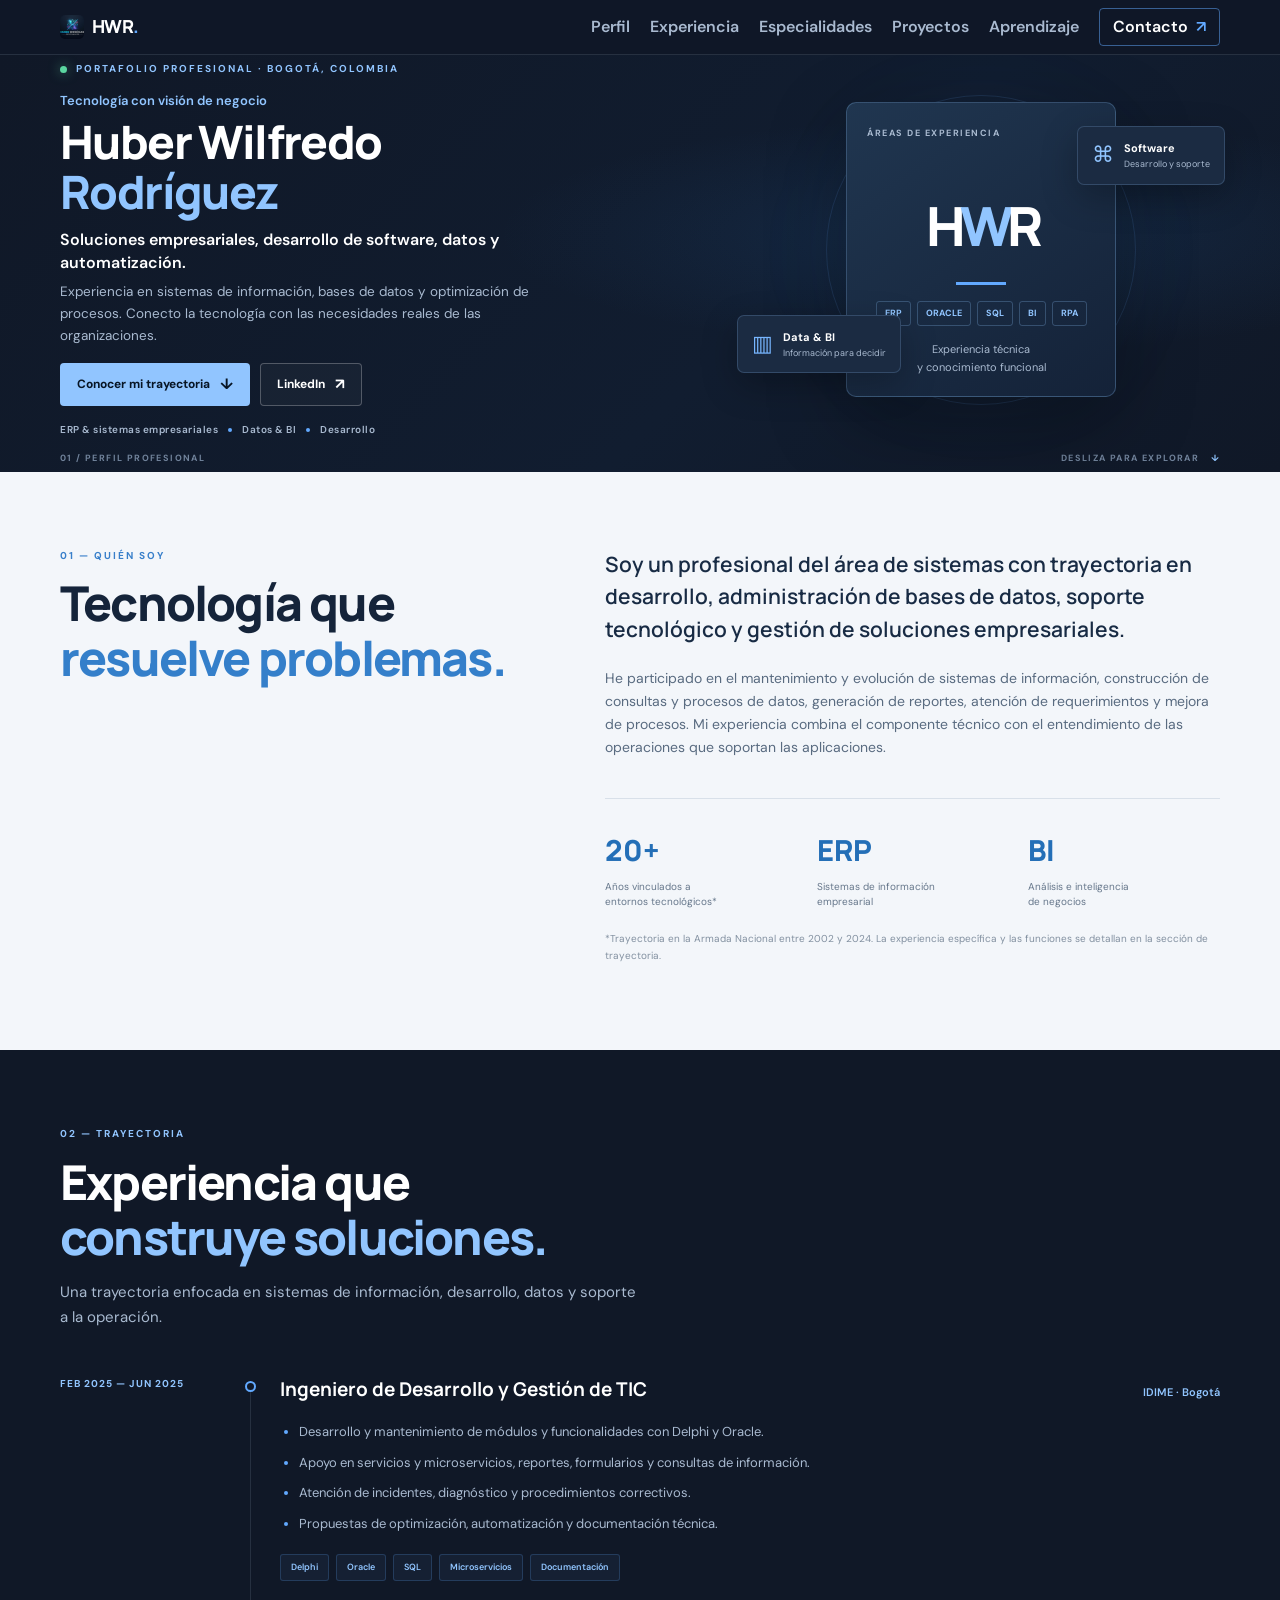
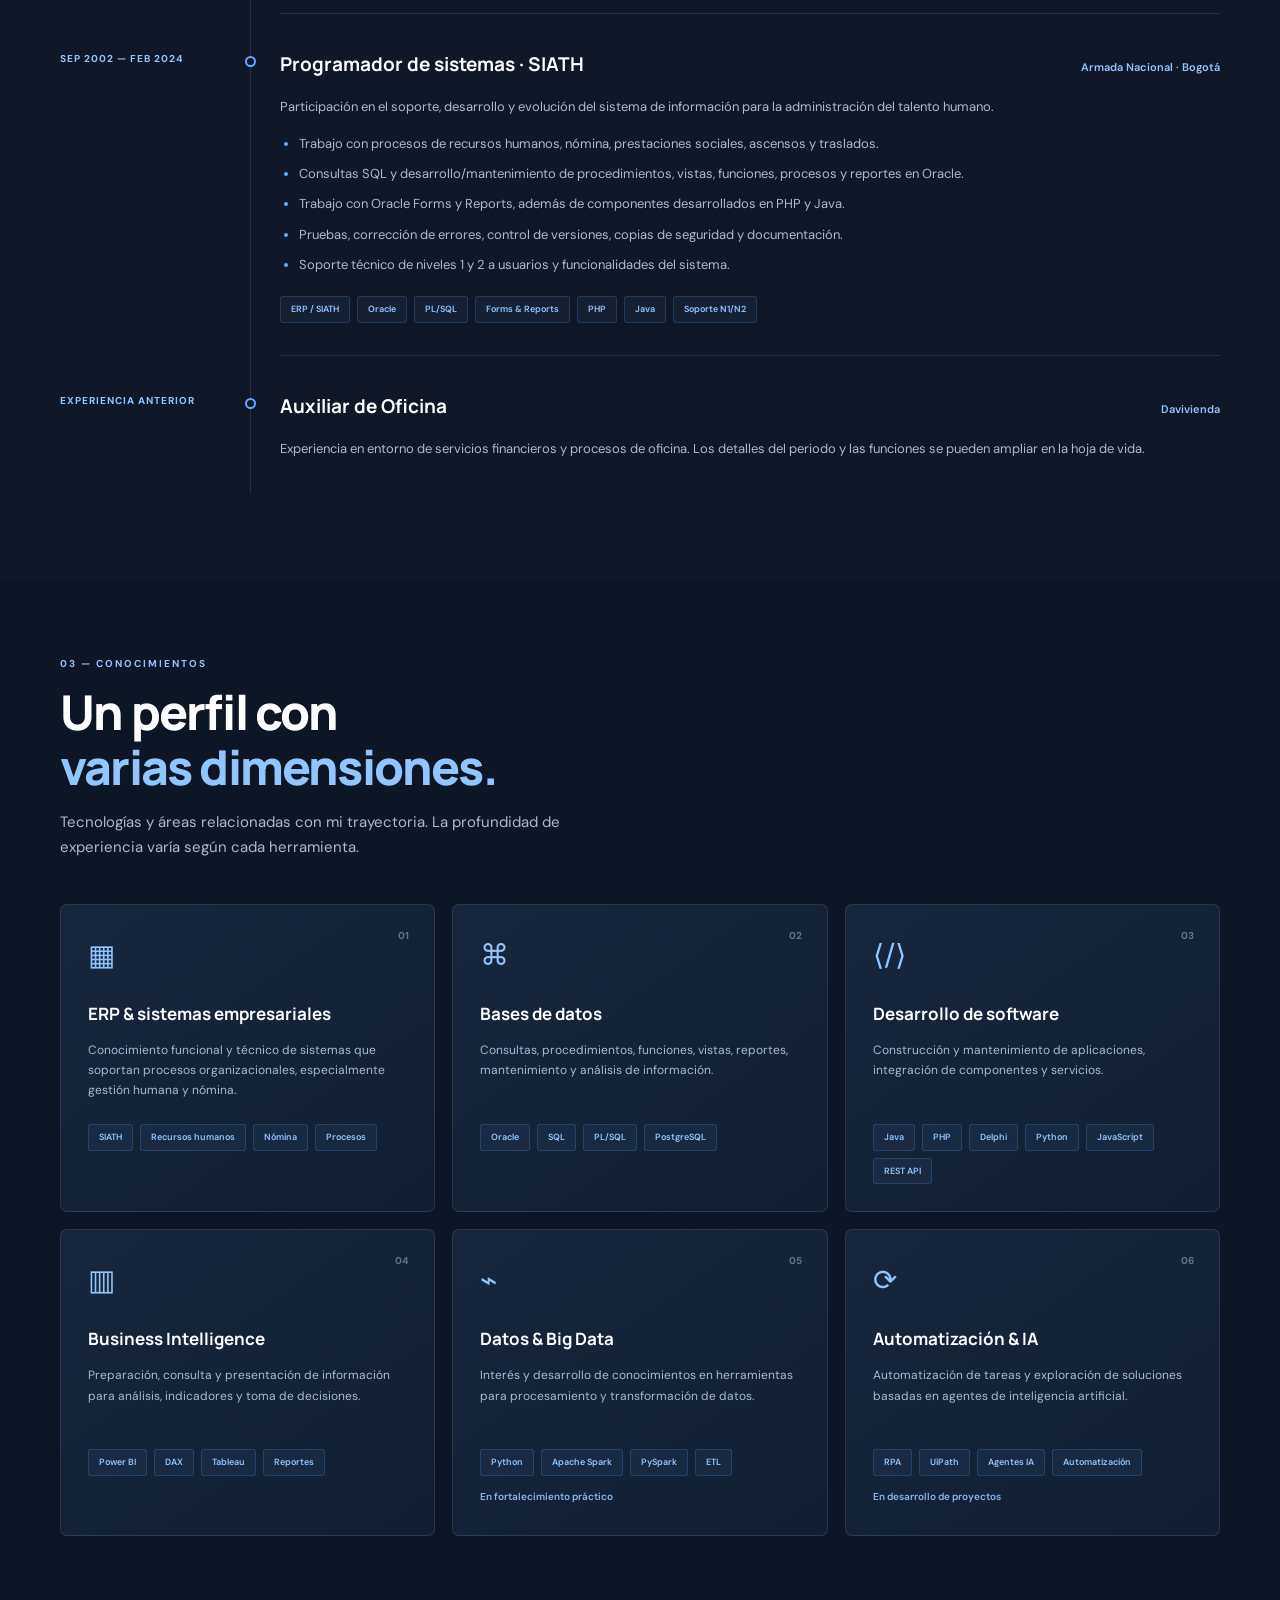
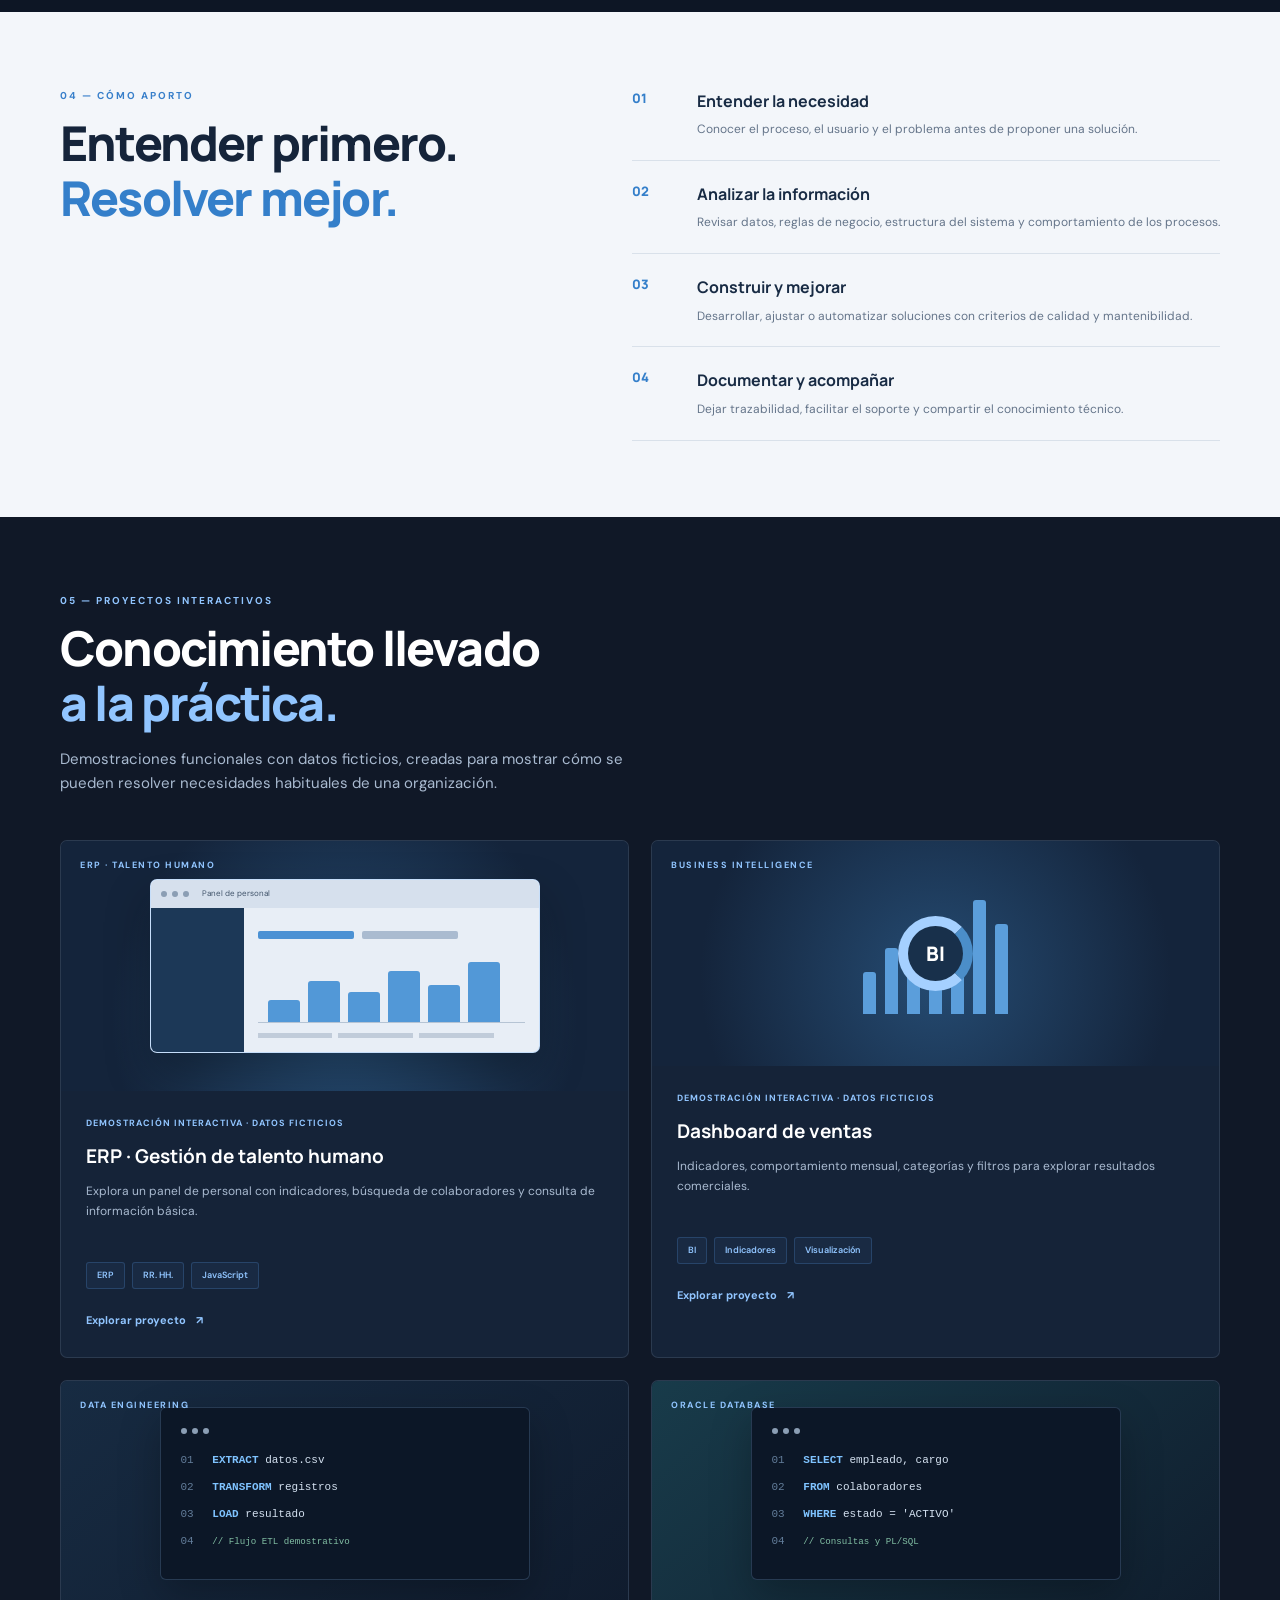
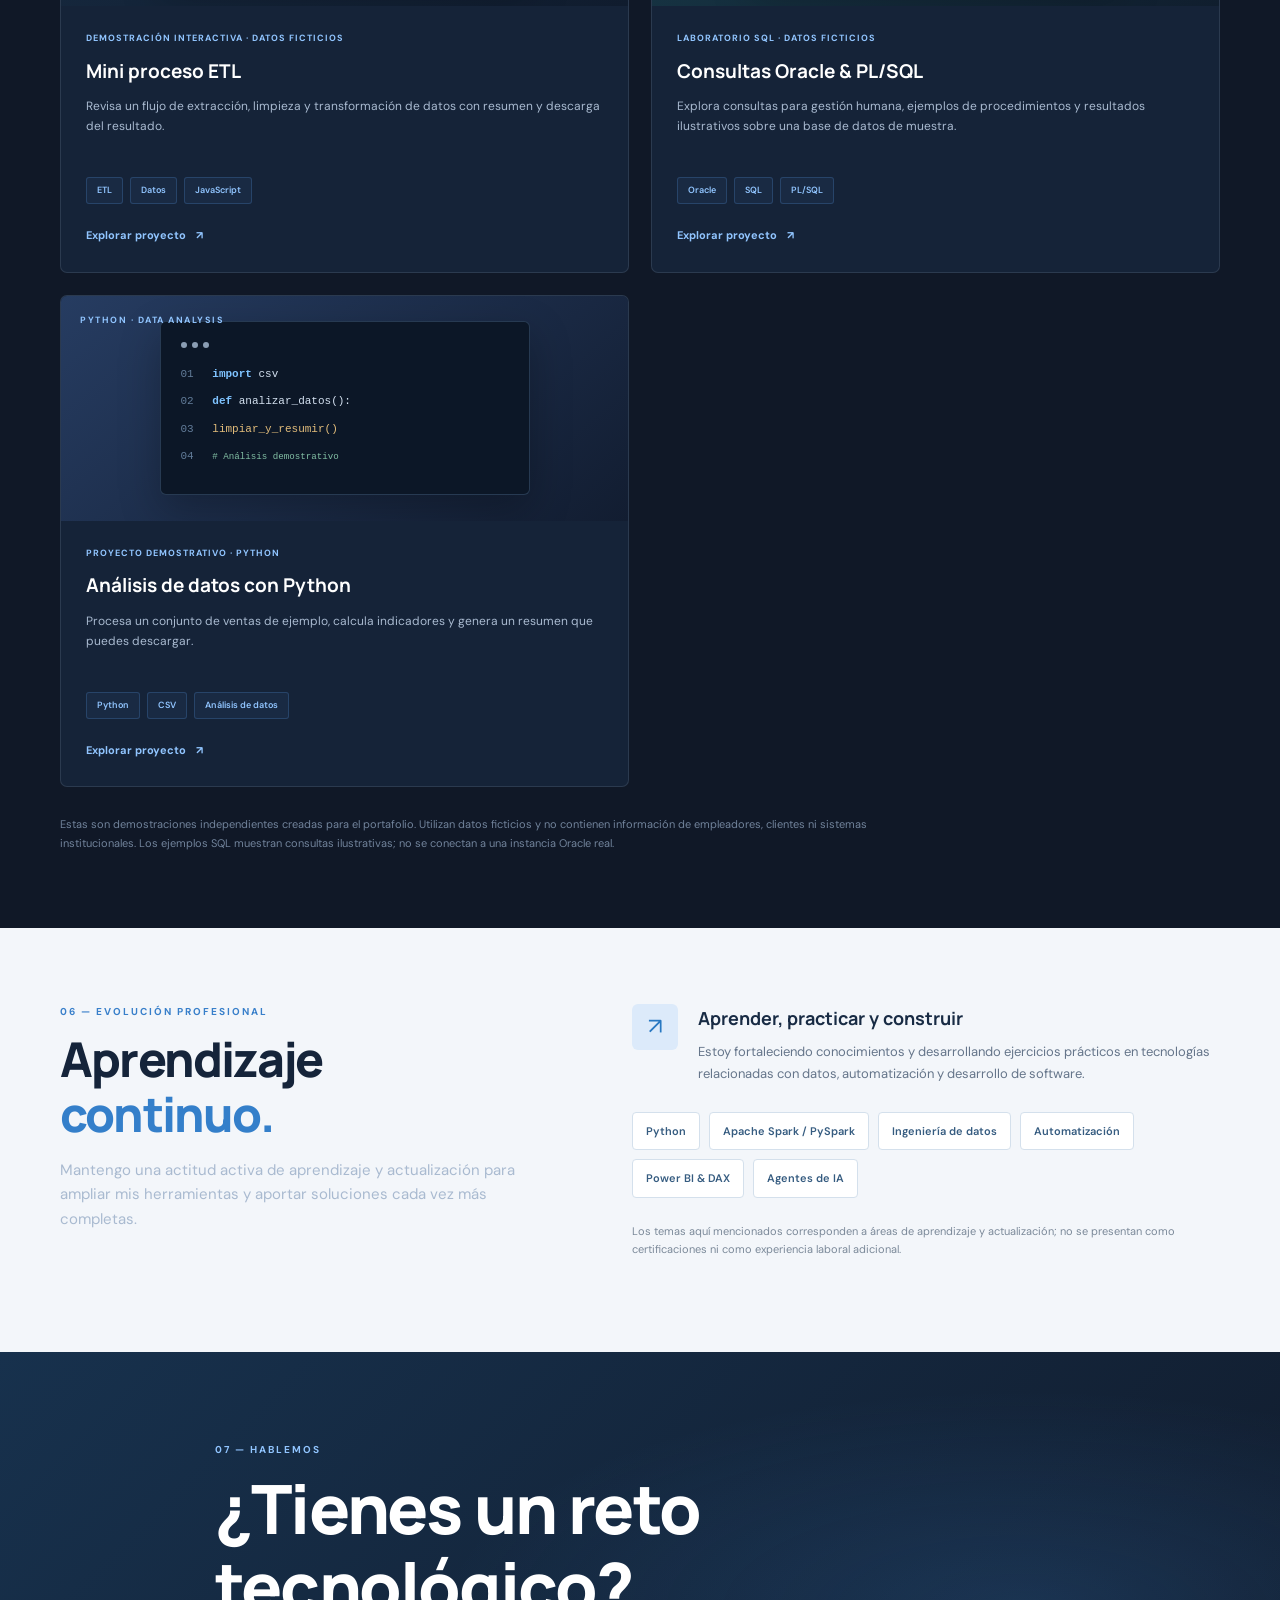
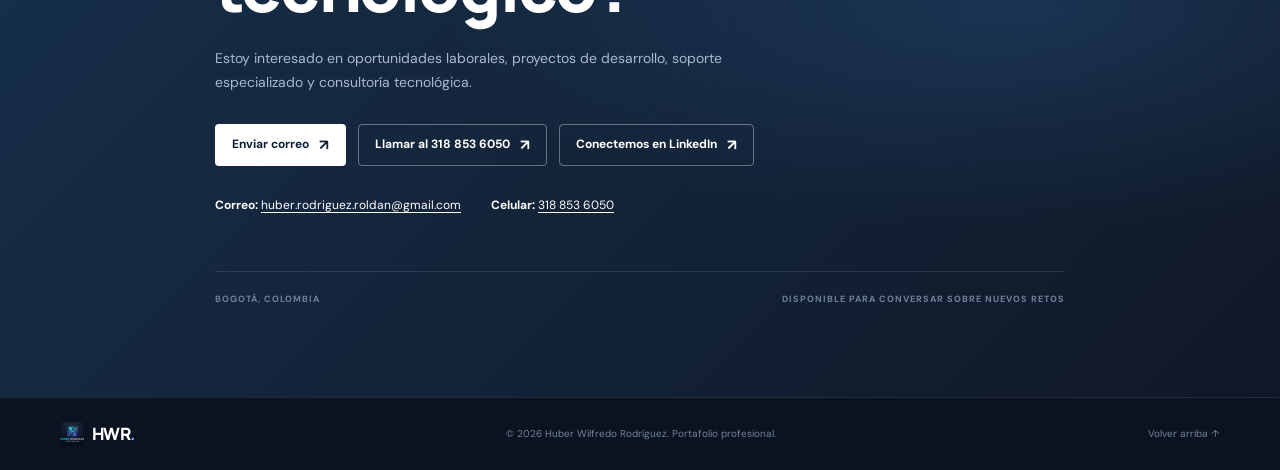
==== commit 425ad1c6: "Update index.html" ====
--- a/index.html
+++ b/index.html
@@ -1,4 +1,3 @@
-
 <!doctype html>
 <html lang="es">
 <head>
@@ -16,13 +15,12 @@
   <div class="progress" id="progress"></div>
 
   <header class="site-header">
-    <div class="header-logo">
-      <a href="#inicio" aria-label="Ir al inicio">
-        <img src="logo.jpg" alt="Logo Huber Wilfredo Rodríguez">
+    <nav class="nav container" aria-label="Navegación principal">
+      <a class="brand" href="#inicio" aria-label="Ir al inicio">
+        <img src="logo.jpg" alt="Logo de Huber Wilfredo Rodríguez" class="brand-logo">
+        <span>HWR<span class="brand-dot">.</span></span>
       </a>
-    </div>
-
-    <nav class="nav container" aria-label="Navegación principal">
+
       <button class="menu-toggle" id="menuToggle" aria-label="Abrir menú" aria-expanded="false">
         <span></span><span></span><span></span>
       </button>
@@ -39,7 +37,6 @@
   </header>
 
   <main>
-
     <section class="hero section" id="inicio">
       <div class="container hero-grid">
         <div class="hero-copy reveal">
@@ -49,13 +46,23 @@
           </div>
 
           <p class="hero-kicker">Tecnología con visión de negocio</p>
+
           <h1>Huber Wilfredo<br><span>Rodríguez</span></h1>
+
           <p class="hero-lead">Soluciones empresariales, desarrollo de software, datos y automatización.</p>
-          <p class="hero-text">Experiencia en sistemas de información, bases de datos y optimización de procesos. Conecto la tecnología con las necesidades reales de las organizaciones.</p>
+
+          <p class="hero-text">
+            Experiencia en sistemas de información, bases de datos y optimización de procesos.
+            Conecto la tecnología con las necesidades reales de las organizaciones.
+          </p>
 
           <div class="hero-actions">
-            <a class="button button-primary" href="#experiencia">Conocer mi trayectoria <span>↓</span></a>
-            <a class="button button-ghost" href="https://www.linkedin.com/in/huber-rodriguez-roldan-12a8a1273/" target="_blank" rel="noopener">LinkedIn <span>↗</span></a>
+            <a class="button button-primary" href="#experiencia">
+              Conocer mi trayectoria <span>↓</span>
+            </a>
+            <a class="button button-ghost" href="https://www.linkedin.com/in/huber-rodriguez-roldan-12a8a1273/" target="_blank" rel="noopener">
+              LinkedIn <span>↗</span>
+            </a>
           </div>
 
           <div class="hero-meta">
@@ -76,11 +83,18 @@
               <span class="mini-label">ÁREAS DE EXPERIENCIA</span>
               <span class="live-indicator">●</span>
             </div>
+
             <div class="visual-monogram">H<span>W</span>R</div>
             <div class="visual-rule"></div>
+
             <div class="visual-tags">
-              <span>ERP</span><span>ORACLE</span><span>SQL</span><span>BI</span><span>RPA</span>
-            </div>
+              <span>ERP</span>
+              <span>ORACLE</span>
+              <span>SQL</span>
+              <span>BI</span>
+              <span>RPA</span>
+            </div>
+
             <p class="visual-caption">Experiencia técnica<br>y conocimiento funcional</p>
           </div>
 
@@ -112,16 +126,37 @@
         </div>
 
         <div class="intro-content reveal">
-          <p class="intro-large">Soy un profesional del área de sistemas con trayectoria en desarrollo, administración de bases de datos, soporte tecnológico y gestión de soluciones empresariales.</p>
-          <p>He participado en el mantenimiento y evolución de sistemas de información, construcción de consultas y procesos de datos, generación de reportes, atención de requerimientos y mejora de procesos. Mi experiencia combina el componente técnico con el entendimiento de las operaciones que soportan las aplicaciones.</p>
+          <p class="intro-large">
+            Soy un profesional del área de sistemas con trayectoria en desarrollo,
+            administración de bases de datos, soporte tecnológico y gestión de soluciones empresariales.
+          </p>
+
+          <p>
+            He participado en el mantenimiento y evolución de sistemas de información,
+            construcción de consultas y procesos de datos, generación de reportes,
+            atención de requerimientos y mejora de procesos. Mi experiencia combina
+            el componente técnico con el entendimiento de las operaciones que soportan las aplicaciones.
+          </p>
 
           <div class="metric-row">
-            <div><strong>20+</strong><span>Años vinculados a<br>entornos tecnológicos*</span></div>
-            <div><strong>ERP</strong><span>Sistemas de información<br>empresarial</span></div>
-            <div><strong>BI</strong><span>Análisis e inteligencia<br>de negocios</span></div>
-          </div>
-
-          <p class="fine-print">*Trayectoria en la Armada Nacional entre 2002 y 2024. La experiencia específica y las funciones se detallan en la sección de trayectoria.</p>
+            <div>
+              <strong>20+</strong>
+              <span>Años vinculados a<br>entornos tecnológicos*</span>
+            </div>
+            <div>
+              <strong>ERP</strong>
+              <span>Sistemas de información<br>empresarial</span>
+            </div>
+            <div>
+              <strong>BI</strong>
+              <span>Análisis e inteligencia<br>de negocios</span>
+            </div>
+          </div>
+
+          <p class="fine-print">
+            *Trayectoria en la Armada Nacional entre 2002 y 2024.
+            La experiencia específica y las funciones se detallan en la sección de trayectoria.
+          </p>
         </div>
       </div>
     </section>
@@ -131,37 +166,52 @@
         <div class="section-heading reveal">
           <p class="eyebrow">02 — TRAYECTORIA</p>
           <h2>Experiencia que<br><em>construye soluciones.</em></h2>
-          <p class="section-desc">Una trayectoria enfocada en sistemas de información, desarrollo, datos y soporte a la operación.</p>
+          <p class="section-desc">
+            Una trayectoria enfocada en sistemas de información, desarrollo, datos y soporte a la operación.
+          </p>
         </div>
 
         <div class="timeline">
           <article class="timeline-item reveal">
             <div class="timeline-date">FEB 2025 — JUN 2025</div>
+
             <div class="timeline-content">
               <div class="timeline-head">
                 <h3>Ingeniero de Desarrollo y Gestión de TIC</h3>
                 <span class="company">IDIME · Bogotá</span>
               </div>
+
               <ul>
                 <li>Desarrollo y mantenimiento de módulos y funcionalidades con Delphi y Oracle.</li>
                 <li>Apoyo en servicios y microservicios, reportes, formularios y consultas de información.</li>
                 <li>Atención de incidentes, diagnóstico y procedimientos correctivos.</li>
                 <li>Propuestas de optimización, automatización y documentación técnica.</li>
               </ul>
+
               <div class="tag-list">
-                <span>Delphi</span><span>Oracle</span><span>SQL</span><span>Microservicios</span><span>Documentación</span>
+                <span>Delphi</span>
+                <span>Oracle</span>
+                <span>SQL</span>
+                <span>Microservicios</span>
+                <span>Documentación</span>
               </div>
             </div>
           </article>
 
           <article class="timeline-item reveal">
             <div class="timeline-date">SEP 2002 — FEB 2024</div>
+
             <div class="timeline-content">
               <div class="timeline-head">
                 <h3>Programador de sistemas · SIATH</h3>
                 <span class="company">Armada Nacional · Bogotá</span>
               </div>
-              <p class="role-summary">Participación en el soporte, desarrollo y evolución del sistema de información para la administración del talento humano.</p>
+
+              <p class="role-summary">
+                Participación en el soporte, desarrollo y evolución del sistema de información
+                para la administración del talento humano.
+              </p>
+
               <ul>
                 <li>Trabajo con procesos de recursos humanos, nómina, prestaciones sociales, ascensos y traslados.</li>
                 <li>Consultas SQL y desarrollo/mantenimiento de procedimientos, vistas, funciones, procesos y reportes en Oracle.</li>
@@ -169,20 +219,32 @@
                 <li>Pruebas, corrección de errores, control de versiones, copias de seguridad y documentación.</li>
                 <li>Soporte técnico de niveles 1 y 2 a usuarios y funcionalidades del sistema.</li>
               </ul>
+
               <div class="tag-list">
-                <span>ERP / SIATH</span><span>Oracle</span><span>PL/SQL</span><span>Forms & Reports</span><span>PHP</span><span>Java</span><span>Soporte N1/N2</span>
+                <span>ERP / SIATH</span>
+                <span>Oracle</span>
+                <span>PL/SQL</span>
+                <span>Forms & Reports</span>
+                <span>PHP</span>
+                <span>Java</span>
+                <span>Soporte N1/N2</span>
               </div>
             </div>
           </article>
 
           <article class="timeline-item reveal">
             <div class="timeline-date">EXPERIENCIA ANTERIOR</div>
+
             <div class="timeline-content">
               <div class="timeline-head">
                 <h3>Auxiliar de Oficina</h3>
                 <span class="company">Davivienda</span>
               </div>
-              <p>Experiencia en entorno de servicios financieros y procesos de oficina. Los detalles del periodo y las funciones se pueden ampliar en la hoja de vida.</p>
+
+              <p>
+                Experiencia en entorno de servicios financieros y procesos de oficina.
+                Los detalles del periodo y las funciones se pueden ampliar en la hoja de vida.
+              </p>
             </div>
           </article>
         </div>
@@ -194,51 +256,72 @@
         <div class="section-heading reveal">
           <p class="eyebrow">03 — CONOCIMIENTOS</p>
           <h2>Un perfil con<br><em>varias dimensiones.</em></h2>
-          <p class="section-desc">Tecnologías y áreas relacionadas con mi trayectoria. La profundidad de experiencia varía según cada herramienta.</p>
+          <p class="section-desc">
+            Tecnologías y áreas relacionadas con mi trayectoria.
+            La profundidad de experiencia varía según cada herramienta.
+          </p>
         </div>
 
         <div class="specialty-grid">
           <article class="specialty-card reveal">
-            <div class="specialty-number">01</div><div class="specialty-icon">▦</div>
+            <div class="specialty-number">01</div>
+            <div class="specialty-icon">▦</div>
             <h3>ERP & sistemas empresariales</h3>
             <p>Conocimiento funcional y técnico de sistemas que soportan procesos organizacionales, especialmente gestión humana y nómina.</p>
-            <div class="tag-list"><span>SIATH</span><span>Recursos humanos</span><span>Nómina</span><span>Procesos</span></div>
+            <div class="tag-list">
+              <span>SIATH</span><span>Recursos humanos</span><span>Nómina</span><span>Procesos</span>
+            </div>
           </article>
 
           <article class="specialty-card reveal">
-            <div class="specialty-number">02</div><div class="specialty-icon">⌘</div>
+            <div class="specialty-number">02</div>
+            <div class="specialty-icon">⌘</div>
             <h3>Bases de datos</h3>
             <p>Consultas, procedimientos, funciones, vistas, reportes, mantenimiento y análisis de información.</p>
-            <div class="tag-list"><span>Oracle</span><span>SQL</span><span>PL/SQL</span><span>PostgreSQL</span></div>
+            <div class="tag-list">
+              <span>Oracle</span><span>SQL</span><span>PL/SQL</span><span>PostgreSQL</span>
+            </div>
           </article>
 
           <article class="specialty-card reveal">
-            <div class="specialty-number">03</div><div class="specialty-icon">⟨/⟩</div>
+            <div class="specialty-number">03</div>
+            <div class="specialty-icon">⟨/⟩</div>
             <h3>Desarrollo de software</h3>
             <p>Construcción y mantenimiento de aplicaciones, integración de componentes y servicios.</p>
-            <div class="tag-list"><span>Java</span><span>PHP</span><span>Delphi</span><span>Python</span><span>JavaScript</span><span>REST API</span></div>
+            <div class="tag-list">
+              <span>Java</span><span>PHP</span><span>Delphi</span><span>Python</span><span>JavaScript</span><span>REST API</span>
+            </div>
           </article>
 
           <article class="specialty-card reveal">
-            <div class="specialty-number">04</div><div class="specialty-icon">▥</div>
+            <div class="specialty-number">04</div>
+            <div class="specialty-icon">▥</div>
             <h3>Business Intelligence</h3>
             <p>Preparación, consulta y presentación de información para análisis, indicadores y toma de decisiones.</p>
-            <div class="tag-list"><span>Power BI</span><span>DAX</span><span>Tableau</span><span>Reportes</span></div>
+            <div class="tag-list">
+              <span>Power BI</span><span>DAX</span><span>Tableau</span><span>Reportes</span>
+            </div>
           </article>
 
           <article class="specialty-card reveal">
-            <div class="specialty-number">05</div><div class="specialty-icon">⌁</div>
+            <div class="specialty-number">05</div>
+            <div class="specialty-icon">⌁</div>
             <h3>Datos & Big Data</h3>
             <p>Interés y desarrollo de conocimientos en herramientas para procesamiento y transformación de datos.</p>
-            <div class="tag-list"><span>Python</span><span>Apache Spark</span><span>PySpark</span><span>ETL</span></div>
+            <div class="tag-list">
+              <span>Python</span><span>Apache Spark</span><span>PySpark</span><span>ETL</span>
+            </div>
             <span class="learning-note">En fortalecimiento práctico</span>
           </article>
 
           <article class="specialty-card reveal">
-            <div class="specialty-number">06</div><div class="specialty-icon">⟳</div>
+            <div class="specialty-number">06</div>
+            <div class="specialty-icon">⟳</div>
             <h3>Automatización & IA</h3>
             <p>Automatización de tareas y exploración de soluciones basadas en agentes de inteligencia artificial.</p>
-            <div class="tag-list"><span>RPA</span><span>UiPath</span><span>Agentes IA</span><span>Automatización</span></div>
+            <div class="tag-list">
+              <span>RPA</span><span>UiPath</span><span>Agentes IA</span><span>Automatización</span>
+            </div>
             <span class="learning-note">En desarrollo de proyectos</span>
           </article>
         </div>
@@ -253,10 +336,37 @@
         </div>
 
         <div class="approach-list">
-          <div class="approach-item reveal"><span>01</span><div><h3>Entender la necesidad</h3><p>Conocer el proceso, el usuario y el problema antes de proponer una solución.</p></div></div>
-          <div class="approach-item reveal"><span>02</span><div><h3>Analizar la información</h3><p>Revisar datos, reglas de negocio, estructura del sistema y comportamiento de los procesos.</p></div></div>
-          <div class="approach-item reveal"><span>03</span><div><h3>Construir y mejorar</h3><p>Desarrollar, ajustar o automatizar soluciones con criterios de calidad y mantenibilidad.</p></div></div>
-          <div class="approach-item reveal"><span>04</span><div><h3>Documentar y acompañar</h3><p>Dejar trazabilidad, facilitar el soporte y compartir el conocimiento técnico.</p></div></div>
+          <div class="approach-item reveal">
+            <span>01</span>
+            <div>
+              <h3>Entender la necesidad</h3>
+              <p>Conocer el proceso, el usuario y el problema antes de proponer una solución.</p>
+            </div>
+          </div>
+
+          <div class="approach-item reveal">
+            <span>02</span>
+            <div>
+              <h3>Analizar la información</h3>
+              <p>Revisar datos, reglas de negocio, estructura del sistema y comportamiento de los procesos.</p>
+            </div>
+          </div>
+
+          <div class="approach-item reveal">
+            <span>03</span>
+            <div>
+              <h3>Construir y mejorar</h3>
+              <p>Desarrollar, ajustar o automatizar soluciones con criterios de calidad y mantenibilidad.</p>
+            </div>
+          </div>
+
+          <div class="approach-item reveal">
+            <span>04</span>
+            <div>
+              <h3>Documentar y acompañar</h3>
+              <p>Dejar trazabilidad, facilitar el soporte y compartir el conocimiento técnico.</p>
+            </div>
+          </div>
         </div>
       </div>
     </section>
@@ -266,7 +376,10 @@
         <div class="section-heading reveal">
           <p class="eyebrow">05 — PROYECTOS INTERACTIVOS</p>
           <h2>Conocimiento llevado<br><em>a la práctica.</em></h2>
-          <p class="section-desc">Demostraciones funcionales con datos ficticios, creadas para mostrar cómo se pueden resolver necesidades habituales de una organización.</p>
+          <p class="section-desc">
+            Demostraciones funcionales con datos ficticios, creadas para mostrar
+            cómo se pueden resolver necesidades habituales de una organización.
+          </p>
         </div>
 
         <div class="project-grid">
@@ -276,9 +389,17 @@
                 <span class="visual-label">ERP · TALENTO HUMANO</span>
                 <div class="mock-window">
                   <div class="mock-bar"><i></i><i></i><i></i><span>Panel de personal</span></div>
-                  <div class="mock-body"><div class="mock-sidebar"></div><div class="mock-content"><b></b><b></b><div class="mock-chart"><i></i><i></i><i></i><i></i><i></i><i></i></div><div class="mock-lines"><i></i><i></i><i></i></div></div></div>
+                  <div class="mock-body">
+                    <div class="mock-sidebar"></div>
+                    <div class="mock-content">
+                      <b></b><b></b>
+                      <div class="mock-chart"><i></i><i></i><i></i><i></i><i></i><i></i></div>
+                      <div class="mock-lines"><i></i><i></i><i></i></div>
+                    </div>
+                  </div>
                 </div>
               </div>
+
               <div class="project-info">
                 <div class="project-type">DEMOSTRACIÓN INTERACTIVA · DATOS FICTICIOS</div>
                 <h3>ERP · Gestión de talento humano</h3>
@@ -293,8 +414,12 @@
             <a class="project-link" href="proyectos/bi-ventas.html" aria-label="Abrir demostración de inteligencia de negocios">
               <div class="project-visual visual-data">
                 <span class="visual-label">BUSINESS INTELLIGENCE</span>
-                <div class="data-graphic"><div class="data-bars"><i></i><i></i><i></i><i></i><i></i><i></i><i></i></div><div class="data-ring">BI</div></div>
-              </div>
+                <div class="data-graphic">
+                  <div class="data-bars"><i></i><i></i><i></i><i></i><i></i><i></i><i></i></div>
+                  <div class="data-ring">BI</div>
+                </div>
+              </div>
+
               <div class="project-info">
                 <div class="project-type">DEMOSTRACIÓN INTERACTIVA · DATOS FICTICIOS</div>
                 <h3>Dashboard de ventas</h3>
@@ -309,8 +434,15 @@
             <a class="project-link" href="proyectos/etl-datos.html" aria-label="Abrir demostración de proceso ETL">
               <div class="project-visual visual-code">
                 <span class="visual-label">DATA ENGINEERING</span>
-                <div class="code-window"><div><i></i><i></i><i></i></div><p><span>01</span> <b>EXTRACT</b> datos.csv</p><p><span>02</span> <b>TRANSFORM</b> registros</p><p><span>03</span> <b>LOAD</b> resultado</p><p><span>04</span> <small>// Flujo ETL demostrativo</small></p></div>
-              </div>
+                <div class="code-window">
+                  <div><i></i><i></i><i></i></div>
+                  <p><span>01</span> <b>EXTRACT</b> datos.csv</p>
+                  <p><span>02</span> <b>TRANSFORM</b> registros</p>
+                  <p><span>03</span> <b>LOAD</b> resultado</p>
+                  <p><span>04</span> <small>// Flujo ETL demostrativo</small></p>
+                </div>
+              </div>
+
               <div class="project-info">
                 <div class="project-type">DEMOSTRACIÓN INTERACTIVA · DATOS FICTICIOS</div>
                 <h3>Mini proceso ETL</h3>
@@ -325,8 +457,15 @@
             <a class="project-link" href="proyectos/consultas-plsql.html" aria-label="Abrir demostración de consultas SQL y PL/SQL">
               <div class="project-visual visual-code sql-visual">
                 <span class="visual-label">ORACLE DATABASE</span>
-                <div class="code-window"><div><i></i><i></i><i></i></div><p><span>01</span> <b>SELECT</b> empleado, cargo</p><p><span>02</span> <b>FROM</b> colaboradores</p><p><span>03</span> <b>WHERE</b> estado = 'ACTIVO'</p><p><span>04</span> <small>// Consultas y PL/SQL</small></p></div>
-              </div>
+                <div class="code-window">
+                  <div><i></i><i></i><i></i></div>
+                  <p><span>01</span> <b>SELECT</b> empleado, cargo</p>
+                  <p><span>02</span> <b>FROM</b> colaboradores</p>
+                  <p><span>03</span> <b>WHERE</b> estado = 'ACTIVO'</p>
+                  <p><span>04</span> <small>// Consultas y PL/SQL</small></p>
+                </div>
+              </div>
+
               <div class="project-info">
                 <div class="project-type">LABORATORIO SQL · DATOS FICTICIOS</div>
                 <h3>Consultas Oracle & PL/SQL</h3>
@@ -341,8 +480,15 @@
             <a class="project-link" href="proyectos/python-analisis.html" aria-label="Abrir demostración de análisis de datos con Python">
               <div class="project-visual visual-code python-visual">
                 <span class="visual-label">PYTHON · DATA ANALYSIS</span>
-                <div class="code-window"><div><i></i><i></i><i></i></div><p><span>01</span> <b>import</b> csv</p><p><span>02</span> <b>def</b> analizar_datos():</p><p><span>03</span> <em>limpiar_y_resumir()</em></p><p><span>04</span> <small># Análisis demostrativo</small></p></div>
-              </div>
+                <div class="code-window">
+                  <div><i></i><i></i><i></i></div>
+                  <p><span>01</span> <b>import</b> csv</p>
+                  <p><span>02</span> <b>def</b> analizar_datos():</p>
+                  <p><span>03</span> <em>limpiar_y_resumir()</em></p>
+                  <p><span>04</span> <small># Análisis demostrativo</small></p>
+                </div>
+              </div>
+
               <div class="project-info">
                 <div class="project-type">PROYECTO DEMOSTRATIVO · PYTHON</div>
                 <h3>Análisis de datos con Python</h3>
@@ -354,7 +500,12 @@
           </article>
         </div>
 
-        <p class="projects-note">Estas son demostraciones independientes creadas para el portafolio. Utilizan datos ficticios y no contienen información de empleadores, clientes ni sistemas institucionales. Los ejemplos SQL muestran consultas ilustrativas; no se conectan a una instancia Oracle real.</p>
+        <p class="projects-note">
+          Estas son demostraciones independientes creadas para el portafolio.
+          Utilizan datos ficticios y no contienen información de empleadores,
+          clientes ni sistemas institucionales. Los ejemplos SQL muestran consultas
+          ilustrativas; no se conectan a una instancia Oracle real.
+        </p>
       </div>
     </section>
 
@@ -363,7 +514,10 @@
         <div class="section-heading reveal">
           <p class="eyebrow">06 — EVOLUCIÓN PROFESIONAL</p>
           <h2>Aprendizaje<br><em>continuo.</em></h2>
-          <p class="section-desc">Mantengo una actitud activa de aprendizaje y actualización para ampliar mis herramientas y aportar soluciones cada vez más completas.</p>
+          <p class="section-desc">
+            Mantengo una actitud activa de aprendizaje y actualización para ampliar
+            mis herramientas y aportar soluciones cada vez más completas.
+          </p>
         </div>
 
         <div class="learning-content reveal">
@@ -371,13 +525,26 @@
             <span class="learning-symbol">↗</span>
             <div>
               <h3>Aprender, practicar y construir</h3>
-              <p>Estoy fortaleciendo conocimientos y desarrollando ejercicios prácticos en tecnologías relacionadas con datos, automatización y desarrollo de software.</p>
-            </div>
-          </div>
+              <p>
+                Estoy fortaleciendo conocimientos y desarrollando ejercicios prácticos
+                en tecnologías relacionadas con datos, automatización y desarrollo de software.
+              </p>
+            </div>
+          </div>
+
           <div class="learning-tags">
-            <span>Python</span><span>Apache Spark / PySpark</span><span>Ingeniería de datos</span><span>Automatización</span><span>Power BI & DAX</span><span>Agentes de IA</span>
-          </div>
-          <p class="learning-note">Los temas aquí mencionados corresponden a áreas de aprendizaje y actualización; no se presentan como certificaciones ni como experiencia laboral adicional.</p>
+            <span>Python</span>
+            <span>Apache Spark / PySpark</span>
+            <span>Ingeniería de datos</span>
+            <span>Automatización</span>
+            <span>Power BI & DAX</span>
+            <span>Agentes de IA</span>
+          </div>
+
+          <p class="learning-note">
+            Los temas aquí mencionados corresponden a áreas de aprendizaje y actualización;
+            no se presentan como certificaciones ni como experiencia laboral adicional.
+          </p>
         </div>
       </div>
     </section>
@@ -385,26 +552,38 @@
     <section class="contact-section section" id="contacto">
       <div class="container contact-wrap reveal">
         <p class="eyebrow">07 — HABLEMOS</p>
+
         <h2>¿Tienes un reto<br>tecnológico?</h2>
-        <p>Estoy interesado en oportunidades laborales, proyectos de desarrollo, soporte especializado y consultoría tecnológica.</p>
+
+        <p>
+          Estoy interesado en oportunidades laborales, proyectos de desarrollo,
+          soporte especializado y consultoría tecnológica.
+        </p>
 
         <div class="contact-actions">
-          <a class="button button-light" href="https://www.linkedin.com/in/huber-rodriguez-roldan-12a8a1273/" target="_blank" rel="noopener">Conectemos en LinkedIn <span>↗</span></a>
-
-          <a class="button button-outline-light" href="https://wa.me/573188536050" target="_blank" rel="noopener" aria-label="Contactar por WhatsApp al 3188536050">
-            <svg width="20" height="20" viewBox="0 0 24 24" fill="currentColor" aria-hidden="true">
-              <path d="M20.52 3.48A11.87 11.87 0 0 0 12.05 0C5.48 0 .13 5.35.13 11.92c0 2.1.55 4.15 1.59 5.96L0 24l6.27-1.64a11.9 11.9 0 0 0 5.78 1.47h.01c6.57 0 11.92-5.35 11.92-11.92a11.85 11.85 0 0 0-3.46-8.43ZM12.06 21.8a9.9 9.9 0 0 1-5.05-1.38l-.36-.21-3.72.98.99-3.63-.23-.37a9.88 9.88 0 0 1-1.52-5.27c0-5.46 4.45-9.91 9.92-9.91a9.85 9.85 0 0 1 7.02 2.91 9.85 9.85 0 0 1 2.9 7.01c0 5.47-4.45 9.92-9.92 9.92Zm5.44-7.43c-.3-.15-1.76-.87-2.03-.97-.27-.1-.47-.15-.67.15-.2.3-.77.97-.95 1.17-.17.2-.35.22-.65.07-.3-.15-1.25-.46-2.38-1.47-.88-.78-1.47-1.75-1.64-2.05-.17-.3-.02-.46.13-.61.13-.13.3-.35.45-.52.15-.18.2-.3.3-.5.1-.2.05-.37-.03-.52-.08-.15-.67-1.62-.92-2.22-.24-.58-.49-.5-.67-.51h-.57c-.2 0-.52.07-.79.37-.27.3-1.04 1.02-1.04 2.48 0 1.47 1.07 2.88 1.22 3.08.15.2 2.1 3.21 5.1 4.5.71.31 1.27.49 1.7.63.71.23 1.36.2 1.87.12.57-.08 1.76-.72 2.01-1.42.25-.7.25-1.3.17-1.42-.07-.13-.27-.2-.57-.35Z"/>
-            </svg>
-            WhatsApp 3188536050
+          <a class="button button-light" href="mailto:huber.rodriguez.roldan@gmail.com">
+            Enviar correo <span>↗</span>
           </a>
 
-          <a class="button button-outline-light" href="https://mail.google.com/mail/?view=cm&fs=1&to=huber.rodriguez.roldan@gmail.com" target="_blank" rel="noopener" aria-label="Enviar correo electrónico">
-            <svg width="20" height="20" viewBox="0 0 24 24" fill="none" stroke="currentColor" stroke-width="2" stroke-linecap="round" stroke-linejoin="round" aria-hidden="true">
-              <rect x="3" y="5" width="18" height="14" rx="2"/>
-              <path d="m3 7 9 6 9-6"/>
-            </svg>
-            Correo electrónico
+          <a class="button button-outline-light" href="tel:+573188536050">
+            Llamar al 318 853 6050 <span>↗</span>
           </a>
+
+          <a class="button button-outline-light" href="https://www.linkedin.com/in/huber-rodriguez-roldan-12a8a1273/" target="_blank" rel="noopener">
+            Conectemos en LinkedIn <span>↗</span>
+          </a>
+        </div>
+
+        <div class="contact-details">
+          <p>
+            <strong>Correo:</strong>
+            <a href="mailto:huber.rodriguez.roldan@gmail.com">huber.rodriguez.roldan@gmail.com</a>
+          </p>
+
+          <p>
+            <strong>Celular:</strong>
+            <a href="tel:+573188536050">318 853 6050</a>
+          </p>
         </div>
 
         <div class="contact-bottom">
@@ -413,12 +592,17 @@
         </div>
       </div>
     </section>
-
   </main>
 
   <footer class="footer">
     <div class="container footer-inner">
+      <a class="brand" href="#inicio" aria-label="Volver al inicio">
+        <img src="logo.jpg" alt="Logo de Huber Wilfredo Rodríguez" class="brand-logo">
+        <span>HWR<span class="brand-dot">.</span></span>
+      </a>
+
       <p>© <span id="year"></span> Huber Wilfredo Rodríguez. Portafolio profesional.</p>
+
       <a href="#inicio">Volver arriba ↑</a>
     </div>
   </footer>
--- a/styles.css
+++ b/styles.css
@@ -1,58 +1,48 @@
-
 /* =========================================================
-   HWR PORTFOLIO — ESTILOS GENERALES
+   PORTAFOLIO HWR
+   Diseño principal
    ========================================================= */
 
 :root {
-  --bg: #0d1523;
-  --bg2: #111d2e;
-  --panel: #142238;
-  --ink: #f2f5f9;
-  --muted: #a5b1c1;
-  --soft: #d3dce7;
-  --blue: #69a8ff;
-  --cyan: #6ce0df;
-  --line: rgba(195, 213, 235, .14);
-  --font: 'DM Sans', sans-serif;
-  --display: 'Manrope', sans-serif;
-}
-
-* {
+  --bg: #101827;
+  --bg-deep: #0b1220;
+  --bg-card: #172438;
+  --bg-soft: #1c2b41;
+  --text: #f3f6fc;
+  --muted: #a9bad0;
+  --muted-dark: #71839b;
+  --blue: #62a9ff;
+  --blue-light: #91c5ff;
+  --line: rgba(169, 186, 208, 0.15);
+  --white: #ffffff;
+  --font-main: 'DM Sans', sans-serif;
+  --font-heading: 'Manrope', sans-serif;
+  --container: 1160px;
+}
+
+*,
+*::before,
+*::after {
   box-sizing: border-box;
 }
 
 html {
   scroll-behavior: smooth;
-  scroll-padding-top: 190px;
+  scroll-padding-top: 64px;
 }
 
 body {
   margin: 0;
-  background: #f7f9fc;
-  color: #172335;
-  font-family: var(--font);
+  background: var(--bg);
+  color: var(--text);
+  font-family: var(--font-main);
+  font-size: 15px;
   line-height: 1.65;
-}
-
-/* =========================================================
-   MARCA DE AGUA GLOBAL — LOGO HWR
-   ========================================================= */
-
-body::before {
-  content: "";
-  position: fixed;
-  top: 50%;
-  left: 50%;
-  width: 360px;
-  height: 360px;
-  transform: translate(-50%, -50%);
-  background-image: url("logo.jpg");
-  background-repeat: no-repeat;
-  background-position: center;
-  background-size: contain;
-  opacity: 0.07;
-  pointer-events: none;
-  z-index: 10;
+  -webkit-font-smoothing: antialiased;
+}
+
+body, button, a {
+  font-family: var(--font-main);
 }
 
 a {
@@ -60,1364 +50,1427 @@
   text-decoration: none;
 }
 
+button {
+  font: inherit;
+}
+
+img {
+  max-width: 100%;
+}
+
 .container {
-  width: min(1160px, calc(100% - 48px));
-  margin: auto;
+  width: min(var(--container), calc(100% - 64px));
+  margin-inline: auto;
 }
 
 .section {
-  padding: 112px 0;
-}
-
-/* =========================================================
-   ENCABEZADO: LOGO GRANDE ARRIBA Y MENÚ DEBAJO
-   ========================================================= */
+  padding: 76px 0;
+}
+
+::selection {
+  color: #081321;
+  background: var(--blue-light);
+}
+
+/* BARRA DE PROGRESO */
+
+.progress {
+  position: fixed;
+  z-index: 1001;
+  top: 0;
+  left: 0;
+  width: 0;
+  height: 3px;
+  background: var(--blue);
+}
+
+/* NAVEGACIÓN */
 
 .site-header {
   position: sticky;
   top: 0;
-  z-index: 20;
-  background: rgba(13, 21, 35, .97);
-  backdrop-filter: blur(18px);
-  border-bottom: 1px solid rgba(255, 255, 255, .08);
-}
-
-/* Primera fila: LOGO GRANDE */
-
-.header-logo {
-  width: 100%;
-  min-height: 380px;
-  padding: 10px 20px;
-  display: flex;
+  z-index: 1000;
+  background: rgba(16, 24, 39, 0.95);
+  border-bottom: 1px solid var(--line);
+  backdrop-filter: blur(16px);
+}
+
+.nav {
+  height: 54px;
+  min-height: 54px;
+  padding-top: 0;
+  padding-bottom: 0;
+  display: flex;
+  align-items: center;
+  justify-content: space-between;
+  gap: 16px;
+}
+
+.brand {
+  display: inline-flex;
+  align-items: center;
+  gap: 8px;
+  color: var(--white);
+  font-family: var(--font-heading);
+  font-size: 18px;
+  font-weight: 800;
+  letter-spacing: -0.6px;
+  flex-shrink: 0;
+}
+
+.brand-logo {
+  display: block;
+  width: 24px;
+  height: 24px;
+  max-width: 24px;
+  object-fit: cover;
+  flex: 0 0 24px;
+  border-radius: 5px;
+}
+
+.brand-dot {
+  color: var(--blue);
+}
+
+.nav-links {
+  display: flex;
+  align-items: center;
+  gap: 20px;
+}
+
+.nav-links a {
+  color: var(--muted);
+  font-size: 16px;
+  font-weight: 600;
+  white-space: nowrap;
+  transition: color 0.25s ease;
+}
+
+.nav-links a:hover {
+  color: var(--white);
+}
+
+.nav-links .nav-cta {
+  padding: 5px 13px;
+  color: var(--white);
+  border: 1px solid rgba(98, 169, 255, 0.5);
+  border-radius: 4px;
+}
+
+.nav-cta span {
+  margin-left: 4px;
+  color: var(--blue);
+}
+
+.menu-toggle {
+  display: none;
+  width: 36px;
+  height: 36px;
+  padding: 7px;
+  border: 1px solid var(--line);
+  border-radius: 5px;
+  background: transparent;
+  cursor: pointer;
+}
+
+.menu-toggle span {
+  display: block;
+  height: 2px;
+  margin: 4px 0;
+  background: var(--white);
+}
+
+/* ELEMENTOS GENERALES */
+
+.eyebrow {
+  display: flex;
+  align-items: center;
+  gap: 9px;
+  margin: 0 0 12px;
+  color: var(--blue-light);
+  font-size: 10px;
+  font-weight: 700;
+  letter-spacing: 2px;
+}
+
+.status-dot {
+  width: 7px;
+  height: 7px;
+  border-radius: 50%;
+  background: #5bd6a0;
+  box-shadow: 0 0 12px rgba(91, 214, 160, 0.6);
+}
+
+.section-heading {
+  max-width: 680px;
+  margin-bottom: 44px;
+}
+
+.section-heading h2,
+.contact-wrap h2 {
+  margin: 0;
+  color: var(--white);
+  font-family: var(--font-heading);
+  font-size: clamp(32px, 4vw, 48px);
+  font-weight: 800;
+  line-height: 1.14;
+  letter-spacing: -1.8px;
+}
+
+.section-heading h2 em {
+  color: var(--blue-light);
+  font-style: normal;
+}
+
+.section-desc {
+  max-width: 580px;
+  margin: 16px 0 0;
+  color: var(--muted);
+  font-size: 15px;
+}
+
+/* PORTADA */
+
+.hero {
+  position: relative;
+  display: flex;
+  min-height: 220px;
+  flex-direction: column;
+  justify-content: center;
+  overflow: hidden;
+  padding-top: 6px;
+  padding-bottom: 6px;
+  background:
+    radial-gradient(ellipse at 77% 43%, rgba(39, 100, 165, 0.18), transparent 35%),
+    linear-gradient(135deg, #101827 0%, #111d30 60%, #101827 100%);
+}
+
+.hero-grid {
+  display: grid;
+  grid-template-columns: 1.15fr 0.85fr;
+  align-items: center;
+  gap: 36px;
+}
+
+.hero-copy {
+  position: relative;
+  z-index: 2;
+}
+
+.hero-kicker {
+  margin: 0 0 6px;
+  color: var(--blue-light);
+  font-size: 13px;
+  font-weight: 600;
+}
+
+.hero h1 {
+  margin: 0;
+  color: var(--white);
+  font-family: var(--font-heading);
+  font-size: clamp(32px, 3.8vw, 46px);
+  font-weight: 800;
+  line-height: 1.08;
+  letter-spacing: -1.6px;
+}
+
+.hero h1 span {
+  color: var(--blue-light);
+}
+
+.hero-lead {
+  max-width: 540px;
+  margin: 12px 0 6px;
+  color: var(--white);
+  font-size: 16px;
+  font-weight: 600;
+  line-height: 1.45;
+}
+
+.hero-text {
+  max-width: 510px;
+  margin: 0;
+  color: var(--muted);
+  font-size: 13.5px;
+}
+
+.hero-actions {
+  display: flex;
+  flex-wrap: wrap;
+  gap: 10px;
+  margin-top: 16px;
+}
+
+.button {
+  display: inline-flex;
+  min-height: 40px;
   align-items: center;
   justify-content: center;
-}
-
-.header-logo a {
-  display: block;
-  width: min(650px, 90vw);
-  height: auto;
-  flex-shrink: 0;
-}
-
-.header-logo img {
-  display: block;
-  width: 100%;
-  height: auto;
-  max-width: none;
-  object-fit: contain;
-  object-position: center;
-}
-
-/* Segunda fila: MENÚ */
-
-.nav {
-  height: 52px;
-  display: flex;
+  gap: 10px;
+  padding: 8px 16px;
+  border: 1px solid transparent;
+  border-radius: 4px;
+  font-size: 12px;
+  font-weight: 700;
+  transition: transform 0.25s ease, background 0.25s ease, border 0.25s ease;
+}
+
+.button:hover {
+  transform: translateY(-3px);
+}
+
+.button-primary {
+  color: #071525;
+  background: var(--blue-light);
+}
+
+.button-primary:hover {
+  background: var(--white);
+}
+
+.button-ghost {
+  color: var(--white);
+  border-color: rgba(255, 255, 255, 0.25);
+  background: rgba(255, 255, 255, 0.03);
+}
+
+.button-ghost:hover {
+  border-color: var(--blue);
+}
+
+.button span {
+  font-size: 15px;
+}
+
+.hero-meta {
+  display: flex;
+  flex-wrap: wrap;
+  align-items: center;
+  gap: 10px;
+  margin-top: 16px;
+  color: var(--muted);
+  font-size: 10px;
+  font-weight: 600;
+  letter-spacing: 0.5px;
+}
+
+.hero-meta i {
+  width: 4px;
+  height: 4px;
+  border-radius: 50%;
+  background: var(--blue);
+}
+
+/* ELEMENTO VISUAL DE PORTADA */
+
+.hero-visual {
+  position: relative;
+  display: flex;
+  min-height: 250px;
   align-items: center;
   justify-content: center;
-  color: #fff;
-}
-
-.nav-links {
+}
+
+.orbit {
+  position: absolute;
+  border: 1px solid rgba(98, 169, 255, 0.14);
+  border-radius: 50%;
+}
+
+.orbit-one {
+  width: 310px;
+  height: 310px;
+}
+
+.orbit-two {
+  width: 245px;
+  height: 245px;
+}
+
+.visual-card {
+  position: relative;
+  z-index: 2;
+  width: 270px;
+  min-height: 270px;
+  padding: 20px;
+  border: 1px solid rgba(145, 197, 255, 0.25);
+  border-radius: 10px;
+  background: linear-gradient(145deg, #203650, #142238);
+  box-shadow: 0 25px 80px rgba(0, 0, 0, 0.3);
+}
+
+.card-top {
   display: flex;
   align-items: center;
+  justify-content: space-between;
+}
+
+.mini-label {
+  color: var(--muted);
+  font-size: 9px;
+  font-weight: 700;
+  letter-spacing: 1.5px;
+}
+
+.live-indicator {
+  color: #5bd6a0;
+  font-size: 12px;
+}
+
+.visual-monogram {
+  margin-top: 38px;
+  color: var(--white);
+  font-family: var(--font-heading);
+  font-size: 54px;
+  font-weight: 800;
+  letter-spacing: -6px;
+  text-align: center;
+}
+
+.visual-monogram span {
+  color: var(--blue-light);
+}
+
+.visual-rule {
+  width: 50px;
+  height: 3px;
+  margin: 12px auto 16px;
+  background: var(--blue);
+}
+
+.visual-tags {
+  display: flex;
+  flex-wrap: wrap;
   justify-content: center;
-  gap: 34px;
-  font-size: 12px;
+  gap: 6px;
+}
+
+.visual-tags span {
+  padding: 4px 8px;
+  color: var(--blue-light);
+  border: 1px solid rgba(145, 197, 255, 0.25);
+  border-radius: 3px;
+  font-size: 9px;
+  font-weight: 700;
+}
+
+.visual-caption {
+  margin: 14px 0 0;
+  color: var(--muted);
+  font-size: 11px;
+  text-align: center;
+}
+
+.float-chip {
+  position: absolute;
+  z-index: 3;
+  display: flex;
+  align-items: center;
+  gap: 10px;
+  padding: 10px 14px;
+  border: 1px solid rgba(145, 197, 255, 0.2);
+  border-radius: 7px;
+  background: #1b2b42;
+  box-shadow: 0 12px 35px rgba(0, 0, 0, 0.25);
+}
+
+.chip-top {
+  top: 24px;
+  right: -5px;
+}
+
+.chip-bottom {
+  bottom: 24px;
+  left: -5px;
+}
+
+.chip-icon {
+  color: var(--blue-light);
+  font-size: 22px;
+}
+
+.chip-blue {
+  color: #77b6ff;
+}
+
+.float-chip b,
+.float-chip small {
+  display: block;
+}
+
+.float-chip b {
+  color: var(--white);
+  font-size: 11px;
+}
+
+.float-chip small {
+  color: var(--muted);
+  font-size: 9px;
+}
+
+.visual-glow {
+  position: absolute;
+  width: 220px;
+  height: 220px;
+  border-radius: 50%;
+  background: rgba(45, 126, 213, 0.13);
+  filter: blur(55px);
+}
+
+.hero-bottom {
+  display: flex;
+  justify-content: space-between;
+  margin-top: 12px;
+  color: var(--muted-dark);
+  font-size: 9px;
+  font-weight: 700;
+  letter-spacing: 1.4px;
+}
+
+.scroll-hint b {
+  margin-left: 8px;
+  color: var(--blue-light);
+}
+
+/* PERFIL */
+
+.intro-section {
+  background: #f3f6fa;
+  color: #263449;
+}
+
+.intro-section .two-col {
+  display: grid;
+  grid-template-columns: 0.85fr 1.15fr;
+  gap: 90px;
+}
+
+.intro-section .eyebrow {
+  color: #387fca;
+}
+
+.intro-section .section-heading h2 {
+  color: #15243a;
+}
+
+.intro-section .section-heading h2 em {
+  color: #347fca;
+}
+
+.intro-large {
+  margin: 0 0 22px;
+  color: #182b44;
+  font-family: var(--font-heading);
+  font-size: 21px;
   font-weight: 600;
-  color: #c1ccda;
-}
-
-.nav-links a {
-  transition: color .2s;
-}
-
-.nav-links a:hover {
-  color: #fff;
-}
-
-.nav-cta {
-  padding: 8px 14px;
-  border: 1px solid rgba(105, 168, 255, .55);
-  color: #fff !important;
-}
-
-.nav-cta span {
-  color: var(--cyan);
-  margin-left: 7px;
-}
-
-.menu-toggle {
-  display: none;
-  background: none;
-  border: 0;
-  padding: 8px;
-  position: relative;
-  z-index: 21;
-  cursor: pointer;
-}
-
-.menu-toggle span {
+  line-height: 1.55;
+}
+
+.intro-content > p:not(.intro-large) {
+  color: #596b80;
+  font-size: 14px;
+}
+
+.metric-row {
+  display: grid;
+  grid-template-columns: repeat(3, 1fr);
+  gap: 20px;
+  margin-top: 38px;
+  padding-top: 28px;
+  border-top: 1px solid #d8e0e9;
+}
+
+.metric-row strong {
   display: block;
-  width: 24px;
-  height: 2px;
-  background: #fff;
-  margin: 5px;
-}
-
-/* =========================================================
-   PORTADA / HERO
-   ========================================================= */
-
-.hero {
+  color: #246fb7;
+  font-family: var(--font-heading);
+  font-size: 29px;
+  font-weight: 800;
+}
+
+.metric-row span {
+  display: block;
+  margin-top: 5px;
+  color: #66778b;
+  font-size: 10px;
+  line-height: 1.5;
+}
+
+.fine-print {
+  margin-top: 22px;
+  color: #8290a0 !important;
+  font-size: 10px !important;
+}
+
+/* EXPERIENCIA */
+
+.experience-section {
   background: var(--bg);
-  color: var(--ink);
-  padding: 96px 0 24px;
-  position: relative;
-  overflow: hidden;
-}
-
-.hero:before {
-  content: "";
-  position: absolute;
-  inset: 0;
-  background: linear-gradient(115deg, transparent 48%, rgba(64, 121, 190, .08));
-  pointer-events: none;
-}
-
-.hero-grid {
-  display: grid;
-  grid-template-columns: 1.1fr .9fr;
-  align-items: center;
-  gap: 50px;
-  min-height: 530px;
-}
-
-.eyebrow {
-  font-size: 10px;
-  letter-spacing: .19em;
-  font-weight: 700;
-  color: #6f9fd8;
-  margin: 0 0 24px;
-}
-
-.hero .eyebrow {
-  color: #9cb4d1;
-}
-
-.status-dot,
-.live-indicator {
-  display: inline-block;
-  color: var(--cyan);
-  margin-right: 8px;
-}
-
-.hero-kicker {
-  font-size: 14px;
-  color: var(--cyan);
-  letter-spacing: .05em;
-  margin: 0 0 15px;
-}
-
-.hero h1 {
-  font: 800 clamp(48px, 6vw, 76px)/1.08 var(--display);
-  letter-spacing: -.055em;
-  margin: 0;
-}
-
-.hero h1 span {
-  color: var(--blue);
-}
-
-.hero-lead {
-  font: 600 19px/1.5 var(--display);
-  max-width: 540px;
-  margin: 27px 0 12px;
-}
-
-.hero-text {
-  max-width: 530px;
-  color: #aab7c8;
-  font-size: 14px;
-  line-height: 1.85;
-}
-
-.hero-actions {
-  display: flex;
-  gap: 12px;
-  flex-wrap: wrap;
-  margin-top: 30px;
-}
-
-.button {
-  display: inline-flex;
-  align-items: center;
-  gap: 20px;
-  padding: 14px 19px;
-  font-size: 12px;
-  font-weight: 700;
-  transition: transform .2s, background .2s;
-}
-
-.button:hover {
-  transform: translateY(-3px);
-}
-
-.button-primary {
-  background: var(--blue);
-  color: #0d1727;
-}
-
-.button-primary:hover {
-  background: #8bbcff;
-}
-
-.button-ghost {
-  border: 1px solid rgba(255, 255, 255, .23);
-  color: #fff;
-}
-
-.button-ghost span {
-  color: var(--cyan);
-}
-
-.hero-meta {
-  display: flex;
-  gap: 13px;
-  align-items: center;
-  margin-top: 48px;
-  color: #8797aa;
-  font-size: 10px;
-  letter-spacing: .07em;
-}
-
-.hero-meta i {
-  width: 3px;
-  height: 3px;
-  background: var(--cyan);
-  border-radius: 50%;
-}
-
-/* Elementos visuales de la portada */
-
-.hero-visual {
-  height: 460px;
+}
+
+.timeline {
   position: relative;
   display: grid;
-  place-items: center;
-}
-
-.orbit {
+  gap: 35px;
+}
+
+.timeline::before {
   position: absolute;
-  border: 1px solid rgba(105, 168, 255, .16);
+  top: 7px;
+  bottom: 10px;
+  left: 190px;
+  width: 1px;
+  background: var(--line);
+  content: "";
+}
+
+.timeline-item {
+  position: relative;
+  display: grid;
+  grid-template-columns: 160px 1fr;
+  gap: 60px;
+}
+
+.timeline-item::before {
+  position: absolute;
+  top: 7px;
+  left: 185px;
+  width: 11px;
+  height: 11px;
+  border: 2px solid var(--blue);
   border-radius: 50%;
-  transform: rotate(-25deg);
-}
-
-.orbit-one {
-  width: 440px;
-  height: 280px;
-}
-
-.orbit-two {
-  width: 520px;
-  height: 350px;
-  transform: rotate(35deg);
-}
-
-.main-card {
-  position: relative;
-  z-index: 2;
-  width: 310px;
-  height: 345px;
-  padding: 25px;
-  background: linear-gradient(145deg, #1a2b43, #101c2e);
-  border: 1px solid rgba(145, 184, 229, .24);
-  box-shadow: 0 30px 90px #050b14aa;
-}
-
-.card-top {
-  display: flex;
+  background: var(--bg);
+  content: "";
+}
+
+.timeline-date {
+  padding-top: 2px;
+  color: var(--blue-light);
+  font-size: 10px;
+  font-weight: 700;
+  letter-spacing: 1px;
+}
+
+.timeline-content {
+  padding: 0 0 32px;
+  border-bottom: 1px solid var(--line);
+}
+
+.timeline-item:last-child .timeline-content {
+  border-bottom: 0;
+}
+
+.timeline-head {
+  display: flex;
+  flex-wrap: wrap;
+  align-items: baseline;
   justify-content: space-between;
-  color: #9eb1c8;
-  font-size: 9px;
-  letter-spacing: .15em;
-}
-
-.visual-monogram {
-  font: 800 68px var(--display);
-  letter-spacing: -.1em;
-  color: #e9f1fb;
-  margin: 58px 0 18px;
-}
-
-.visual-monogram span {
+  gap: 10px;
+  margin-bottom: 16px;
+}
+
+.timeline-head h3 {
+  margin: 0;
+  color: var(--white);
+  font-family: var(--font-heading);
+  font-size: 19px;
+  font-weight: 700;
+}
+
+.company {
+  color: var(--blue-light);
+  font-size: 11px;
+  font-weight: 600;
+}
+
+.timeline-content p,
+.timeline-content li {
+  color: var(--muted);
+  font-size: 13px;
+}
+
+.role-summary {
+  margin: 0 0 15px;
+}
+
+.timeline-content ul {
+  display: grid;
+  gap: 9px;
+  margin: 0;
+  padding-left: 19px;
+}
+
+.timeline-content li::marker {
   color: var(--blue);
 }
 
-.visual-rule {
-  height: 1px;
-  background: linear-gradient(90deg, var(--blue), transparent);
-  width: 100%;
-}
-
-.visual-tags {
+.tag-list {
   display: flex;
   flex-wrap: wrap;
   gap: 7px;
   margin-top: 20px;
 }
 
-.visual-tags span,
 .tag-list span {
+  padding: 5px 10px;
+  color: var(--blue-light);
+  border: 1px solid rgba(98, 169, 255, 0.2);
+  border-radius: 3px;
+  background: rgba(98, 169, 255, 0.06);
   font-size: 9px;
-  letter-spacing: .06em;
-  padding: 5px 8px;
-  border: 1px solid rgba(105, 168, 255, .25);
-  color: #b8cce5;
-}
-
-.visual-caption {
-  font-size: 12px;
-  line-height: 1.5;
-  color: #94a9c2;
-  margin-top: 23px;
-}
-
-.float-chip {
-  position: absolute;
-  z-index: 3;
-  display: flex;
-  gap: 11px;
-  align-items: center;
-  padding: 12px 15px;
-  background: #f5f8fc;
-  color: #18283b;
-  box-shadow: 0 15px 40px #0004;
-  font-size: 11px;
-}
-
-.float-chip b,
-.float-chip small {
-  display: block;
-}
-
-.float-chip small {
-  font-size: 9px;
-  color: #74849a;
-  margin-top: 2px;
-}
-
-.chip-icon {
-  width: 30px;
-  height: 30px;
-  display: grid;
-  place-items: center;
-  background: #e0ecfb;
-  color: #316fb8;
-  font-size: 18px;
-}
-
-.chip-blue {
-  background: #dff7f5;
-  color: #168b8c;
-}
-
-.chip-top {
-  top: 65px;
-  right: -8px;
-}
-
-.chip-bottom {
-  bottom: 48px;
-  left: -22px;
-}
-
-.visual-glow {
-  position: absolute;
-  width: 270px;
-  height: 270px;
-  background: #3679d333;
-  filter: blur(70px);
-  border-radius: 50%;
-}
-
-.hero-bottom {
-  display: flex;
-  justify-content: space-between;
-  border-top: 1px solid rgba(255, 255, 255, .1);
-  padding: 20px 0 0;
-  color: #72849a;
-  font-size: 9px;
-  letter-spacing: .14em;
-}
-
-.scroll-hint b {
-  color: var(--cyan);
-  margin-left: 9px;
-}
-
-/* =========================================================
-   INTRODUCCIÓN
-   ========================================================= */
-
-.intro-section {
-  background: #f7f9fc;
-}
-
-.two-col {
-  display: grid;
-  grid-template-columns: .85fr 1.15fr;
-  gap: 100px;
-}
-
-.section-heading h2 {
-  font: 800 clamp(34px, 4vw, 51px)/1.17 var(--display);
-  letter-spacing: -.05em;
-  margin: 0;
-  color: #16263a;
-}
-
-.section-heading h2 em {
-  font-style: normal;
-  color: #648fbd;
-}
-
-.section-desc {
-  max-width: 450px;
-  color: #78889b;
-  font-size: 14px;
-  margin-top: 22px;
-}
-
-.intro-large {
-  font: 600 20px/1.55 var(--display);
-  color: #20344c;
-  margin: 0 0 20px;
-}
-
-.intro-content > p:not(.intro-large) {
-  color: #68798e;
-  font-size: 14px;
-  line-height: 1.9;
-}
-
-.metric-row {
-  display: flex;
-  gap: 35px;
-  border-top: 1px solid #dce4ed;
-  margin-top: 35px;
-  padding-top: 25px;
-}
-
-.metric-row strong {
-  display: block;
-  font: 800 29px var(--display);
-  color: #397bbd;
-}
-
-.metric-row span {
-  display: block;
-  color: #7d8b9c;
-  font-size: 10px;
-  line-height: 1.5;
-  margin-top: 5px;
-}
-
-.fine-print {
-  font-size: 10px !important;
-  color: #98a3b0 !important;
-  line-height: 1.6 !important;
-  margin-top: 20px;
-}
-
-/* =========================================================
-   EXPERIENCIA PROFESIONAL
-   ========================================================= */
-
-.experience-section {
-  background: #fff;
-}
-
-.timeline {
-  margin-top: 60px;
-  border-top: 1px solid #e3e9f0;
-}
-
-.timeline-item {
-  display: grid;
-  grid-template-columns: 220px 1fr;
-  gap: 45px;
-  padding: 36px 0;
-  border-bottom: 1px solid #e3e9f0;
-}
-
-.timeline-date {
-  font-size: 10px;
-  letter-spacing: .13em;
-  color: #648fbd;
-  font-weight: 700;
-  padding-top: 7px;
-}
-
-.timeline-head {
-  display: flex;
-  justify-content: space-between;
-  gap: 20px;
-  align-items: baseline;
-}
-
-.timeline-head h3 {
-  font: 700 20px var(--display);
-  margin: 0;
-  color: #1b2c41;
-}
-
-.company {
-  font-size: 11px;
-  color: #71859d;
-  white-space: nowrap;
-}
-
-.timeline-content ul {
-  padding-left: 18px;
-  color: #64758a;
-  font-size: 13px;
-  line-height: 1.85;
-}
-
-.timeline-content li {
-  padding-left: 5px;
-  margin: 4px 0;
-}
-
-.role-summary {
-  font-size: 13px;
-  color: #64758a;
-}
-
-.tag-list {
-  display: flex;
-  gap: 7px;
-  flex-wrap: wrap;
-  margin-top: 18px;
-}
-
-.tag-list span {
-  color: #50749a;
-  border-color: #d6e3f1;
-  background: #f4f8fc;
-}
-
-/* =========================================================
-   ESPECIALIDADES
-   ========================================================= */
+  font-weight: 600;
+}
+
+/* ESPECIALIDADES */
 
 .specialties-section {
-  background: #101b2b;
-  color: #fff;
-}
-
-.specialties-section .section-heading h2 {
-  color: #f1f5fa;
-}
-
-.specialties-section .section-heading h2 em {
-  color: #7eb5f4;
-}
-
-.specialties-section .section-desc {
-  color: #9aaabe;
+  background: #0d1625;
 }
 
 .specialty-grid {
   display: grid;
   grid-template-columns: repeat(3, 1fr);
-  gap: 14px;
-  margin-top: 55px;
+  gap: 17px;
 }
 
 .specialty-card {
   position: relative;
-  min-height: 280px;
+  min-height: 285px;
   padding: 27px;
-  background: #15243a;
-  border: 1px solid rgba(175, 203, 235, .12);
-  transition: transform .25s, border .25s;
+  border: 1px solid var(--line);
+  border-radius: 7px;
+  background: linear-gradient(145deg, #17263b, #121f32);
+  transition: transform 0.25s ease, border-color 0.25s ease;
 }
 
 .specialty-card:hover {
   transform: translateY(-5px);
-  border-color: rgba(105, 168, 255, .55);
+  border-color: rgba(98, 169, 255, 0.5);
 }
 
 .specialty-number {
   position: absolute;
+  top: 23px;
   right: 25px;
-  top: 23px;
-  color: #657d9a;
+  color: #64758b;
   font-size: 10px;
-  letter-spacing: .1em;
+  font-weight: 700;
 }
 
 .specialty-icon {
-  font-size: 27px;
-  color: var(--cyan);
-  margin-bottom: 23px;
+  margin-bottom: 20px;
+  color: var(--blue-light);
+  font-size: 29px;
 }
 
 .specialty-card h3 {
-  font: 700 17px var(--display);
-  margin: 0 0 11px;
+  margin: 0 0 12px;
+  color: var(--white);
+  font-family: var(--font-heading);
+  font-size: 17px;
 }
 
 .specialty-card p {
+  min-height: 68px;
+  margin: 0;
+  color: var(--muted);
   font-size: 12px;
-  line-height: 1.8;
-  color: #a1b0c3;
-  min-height: 65px;
-}
-
-.specialty-card .tag-list span {
-  background: #1b304b;
-  color: #b9cce2;
-  border-color: #2b4667;
+  line-height: 1.7;
+}
+
+.specialty-card .tag-list {
+  margin-top: 16px;
 }
 
 .learning-note {
   display: inline-block;
   margin-top: 13px;
-  font-size: 9px;
-  color: #7fbdc1;
-  letter-spacing: .08em;
-  text-transform: uppercase;
-}
-
-/* =========================================================
-   ENFOQUE DE TRABAJO
-   ========================================================= */
+  color: #86b9ed;
+  font-size: 10px;
+  font-weight: 600;
+}
+
+/* ENFOQUE DE TRABAJO */
 
 .approach-section {
-  background: #f0f4f8;
+  background: #f3f6fa;
+  color: #263449;
 }
 
 .approach-grid {
   display: grid;
-  grid-template-columns: .9fr 1.1fr;
-  gap: 100px;
+  grid-template-columns: 0.9fr 1.1fr;
+  gap: 90px;
+}
+
+.approach-section .eyebrow {
+  color: #387fca;
+}
+
+.approach-section .section-heading h2 {
+  color: #15243a;
+}
+
+.approach-section .section-heading h2 em {
+  color: #347fca;
 }
 
 .approach-list {
-  border-top: 1px solid #d6e0e9;
+  display: grid;
 }
 
 .approach-item {
-  display: flex;
-  gap: 25px;
-  padding: 22px 0;
-  border-bottom: 1px solid #d6e0e9;
+  display: grid;
+  grid-template-columns: 45px 1fr;
+  gap: 20px;
+  padding: 20px 0;
+  border-bottom: 1px solid #d9e1ea;
+}
+
+.approach-item:first-child {
+  padding-top: 0;
 }
 
 .approach-item > span {
-  font-size: 10px;
-  color: #5d91c6;
-  padding-top: 5px;
+  color: #347fca;
+  font-family: var(--font-heading);
+  font-size: 13px;
+  font-weight: 800;
 }
 
 .approach-item h3 {
-  font: 700 16px var(--display);
-  margin: 0 0 5px;
-  color: #1e3045;
+  margin: 0 0 6px;
+  color: #182b44;
+  font-family: var(--font-heading);
+  font-size: 16px;
 }
 
 .approach-item p {
+  margin: 0;
+  color: #65758a;
   font-size: 12px;
-  color: #718196;
-  margin: 0;
-  line-height: 1.7;
-}
-
-/* =========================================================
-   PROYECTOS
-   ========================================================= */
+}
+
+/* PROYECTOS */
 
 .projects-section {
-  background: #fff;
+  background: var(--bg);
 }
 
 .project-grid {
   display: grid;
-  grid-template-columns: repeat(3, minmax(0, 1fr));
-  gap: 18px;
-  margin-top: 55px;
+  grid-template-columns: repeat(2, minmax(0, 1fr));
+  gap: 22px;
 }
 
 .project-card {
-  border: 1px solid #e2e8ef;
-  background: #fff;
-  transition: transform .22s, box-shadow .22s;
+  overflow: hidden;
+  border: 1px solid var(--line);
+  border-radius: 7px;
+  background: #152338;
+  transition: transform 0.25s ease, border-color 0.25s ease;
 }
 
 .project-card:hover {
-  transform: translateY(-4px);
-  box-shadow: 0 14px 32px #1b355012;
+  transform: translateY(-5px);
+  border-color: rgba(98, 169, 255, 0.5);
 }
 
 .project-link {
   display: block;
   height: 100%;
-  color: inherit;
-  text-decoration: none;
 }
 
 .project-visual {
-  height: 210px;
   position: relative;
+  display: flex;
+  min-height: 225px;
+  align-items: center;
+  justify-content: center;
   overflow: hidden;
-  background: #14243a;
-  display: grid;
-  place-items: center;
+  background: #1c3552;
+}
+
+.project-feature .project-visual {
+  min-height: 250px;
 }
 
 .visual-label {
   position: absolute;
-  left: 18px;
-  top: 15px;
-  font-size: 8px;
-  letter-spacing: .16em;
-  color: #a8bfd9;
+  top: 17px;
+  left: 19px;
+  color: var(--blue-light);
+  font-size: 9px;
+  font-weight: 700;
+  letter-spacing: 1.5px;
+}
+
+.visual-erp {
+  background: radial-gradient(circle at 50% 70%, #28517a, #14243b 70%);
+}
+
+.visual-data {
+  background: radial-gradient(circle at 50% 60%, #254b72, #14243b 75%);
+}
+
+.visual-code {
+  background: linear-gradient(140deg, #172b42, #101c2e);
+}
+
+.sql-visual {
+  background: linear-gradient(140deg, #183b4a, #101e2e);
+}
+
+.python-visual {
+  background: linear-gradient(140deg, #263c61, #121d31);
 }
 
 .mock-window {
-  width: 76%;
-  height: 130px;
-  background: #f1f5f9;
-  box-shadow: 0 15px 35px #0004;
-  margin-top: 24px;
+  width: 72%;
+  max-width: 390px;
+  overflow: hidden;
+  border: 1px solid rgba(145, 197, 255, 0.4);
+  border-radius: 7px;
+  background: #e8eef6;
+  box-shadow: 0 20px 45px rgba(0, 0, 0, 0.3);
 }
 
 .mock-bar {
-  height: 20px;
-  background: #dce5ef;
-  display: flex;
+  display: flex;
+  height: 28px;
   align-items: center;
-  gap: 4px;
-  padding: 0 8px;
+  gap: 5px;
+  padding: 0 10px;
+  background: #d6e0ed;
 }
 
 .mock-bar i,
 .code-window > div i {
-  width: 5px;
-  height: 5px;
+  width: 6px;
+  height: 6px;
   border-radius: 50%;
-  background: #8ca0b8;
+  background: #8b9eb4;
 }
 
 .mock-bar span {
-  font-size: 6px;
-  color: #687d94;
   margin-left: 8px;
+  color: #40536a;
+  font-size: 8px;
 }
 
 .mock-body {
-  display: flex;
-  height: 110px;
+  display: grid;
+  min-height: 130px;
+  grid-template-columns: 24% 1fr;
 }
 
 .mock-sidebar {
-  width: 25%;
-  background: #203b5a;
+  background: #1c3857;
 }
 
 .mock-content {
-  padding: 10px;
-  width: 75%;
+  padding: 14px;
 }
 
 .mock-content > b {
   display: inline-block;
   width: 36%;
-  height: 6px;
-  background: #c3d3e3;
+  height: 8px;
   margin-right: 8px;
+  border-radius: 2px;
+  background: #aabbd0;
+}
+
+.mock-content > b:first-child {
+  background: #4b91d4;
 }
 
 .mock-chart {
-  height: 40px;
-  display: flex;
+  display: flex;
+  height: 65px;
   align-items: end;
-  gap: 7px;
-  margin: 9px 0;
+  gap: 8px;
+  margin-top: 12px;
+  padding: 0 10px;
+  border-bottom: 1px solid #b6c4d4;
 }
 
 .mock-chart i {
-  display: block;
-  width: 12%;
-  background: #70a9e7;
+  width: 13%;
+  border-radius: 3px 3px 0 0;
+  background: #5298d7;
 }
 
 .mock-chart i:nth-child(1) { height: 35%; }
-.mock-chart i:nth-child(2) { height: 70%; }
+.mock-chart i:nth-child(2) { height: 65%; }
 .mock-chart i:nth-child(3) { height: 48%; }
-.mock-chart i:nth-child(4) { height: 90%; }
-.mock-chart i:nth-child(5) { height: 60%; }
-.mock-chart i:nth-child(6) { height: 78%; }
+.mock-chart i:nth-child(4) { height: 80%; }
+.mock-chart i:nth-child(5) { height: 58%; }
+.mock-chart i:nth-child(6) { height: 95%; }
+
+.mock-lines {
+  display: flex;
+  gap: 6px;
+  margin-top: 10px;
+}
 
 .mock-lines i {
-  display: block;
-  height: 3px;
-  background: #d6e0e9;
-  margin: 5px 0;
-  width: 90%;
-}
-
-/* Visualización de datos */
-
-.visual-data {
-  background: #102b40;
+  width: 28%;
+  height: 5px;
+  background: #c1ccda;
 }
 
 .data-graphic {
-  width: 80%;
-  height: 125px;
-  display: flex;
+  position: relative;
+  display: flex;
+  width: 230px;
+  height: 155px;
   align-items: center;
-  justify-content: space-around;
-  margin-top: 25px;
+  justify-content: center;
 }
 
 .data-bars {
-  height: 90px;
-  display: flex;
+  display: flex;
+  height: 120px;
   align-items: end;
-  gap: 7px;
+  gap: 9px;
 }
 
 .data-bars i {
   width: 13px;
-  background: linear-gradient(#6ce0df, #438bc6);
-  height: 35%;
-}
-
-.data-bars i:nth-child(2) { height: 62%; }
-.data-bars i:nth-child(3) { height: 48%; }
-.data-bars i:nth-child(4) { height: 90%; }
-.data-bars i:nth-child(5) { height: 70%; }
-.data-bars i:nth-child(6) { height: 100%; }
-.data-bars i:nth-child(7) { height: 80%; }
+  border-radius: 3px 3px 0 0;
+  background: #5b9edb;
+}
+
+.data-bars i:nth-child(1) { height: 35%; }
+.data-bars i:nth-child(2) { height: 55%; }
+.data-bars i:nth-child(3) { height: 45%; }
+.data-bars i:nth-child(4) { height: 80%; }
+.data-bars i:nth-child(5) { height: 65%; }
+.data-bars i:nth-child(6) { height: 95%; }
+.data-bars i:nth-child(7) { height: 75%; }
 
 .data-ring {
-  width: 85px;
-  height: 85px;
-  border: 10px solid #315b78;
-  border-right-color: #6ce0df;
-  border-top-color: #69a8ff;
+  position: absolute;
+  display: grid;
+  width: 75px;
+  height: 75px;
+  place-items: center;
+  border: 10px solid #a5d0ff;
+  border-right-color: #4b8ec9;
   border-radius: 50%;
-  display: grid;
-  place-items: center;
-  color: #fff;
-  font: 800 19px var(--display);
-}
-
-/* Visualización de código */
-
-.visual-code {
-  background: #101c2d;
+  background: #18304b;
+  color: var(--white);
+  font-family: var(--font-heading);
+  font-size: 20px;
+  font-weight: 800;
 }
 
 .code-window {
-  width: 82%;
-  background: #172a41;
-  border: 1px solid #31506e;
-  padding: 13px 16px;
-  margin-top: 25px;
-  box-shadow: 0 15px 35px #0004;
+  width: 80%;
+  max-width: 370px;
+  padding: 20px;
+  border: 1px solid rgba(145, 197, 255, 0.2);
+  border-radius: 6px;
+  background: #0c1727;
+  box-shadow: 0 15px 40px rgba(0, 0, 0, 0.25);
 }
 
 .code-window > div {
   display: flex;
   gap: 5px;
-  margin-bottom: 14px;
+  margin-bottom: 17px;
 }
 
 .code-window p {
-  font: 9px monospace;
-  color: #d0dce9;
-  margin: 8px 0;
+  margin: 9px 0;
+  color: #d4e1f0;
+  font-family: monospace;
+  font-size: 11px;
 }
 
 .code-window p span {
-  color: #66809e;
   margin-right: 12px;
+  color: #627c99;
 }
 
 .code-window p b {
-  color: #7fbbfa;
+  color: #7fc3ff;
+}
+
+.code-window p small {
+  color: #82bfa4;
 }
 
 .code-window p em {
-  color: #76d6cb;
+  color: #e3bd7b;
   font-style: normal;
 }
 
-.code-window p small {
-  color: #8095ad;
-}
-
-/* Información de los proyectos */
-
 .project-info {
-  padding: 23px;
+  padding: 25px;
 }
 
 .project-type {
-  font-size: 8px;
-  letter-spacing: .13em;
-  color: #6795c5;
+  color: var(--blue-light);
+  font-size: 9px;
   font-weight: 700;
+  letter-spacing: 1px;
 }
 
 .project-info h3 {
-  font: 700 17px var(--display);
-  color: #1d3047;
-  margin: 9px 0;
+  margin: 10px 0;
+  color: var(--white);
+  font-family: var(--font-heading);
+  font-size: 19px;
 }
 
 .project-info p {
-  font-size: 11px;
-  line-height: 1.8;
-  color: #718197;
-  min-height: 60px;
+  min-height: 65px;
+  margin: 0;
+  color: var(--muted);
+  font-size: 12px;
 }
 
 .project-info .tag-list {
-  margin-top: 14px;
-}
-
-.project-info .tag-list span {
-  font-size: 8px;
-}
-
-.projects-note {
-  font-size: 10px;
-  color: #9aa5b2;
-  margin-top: 18px;
+  margin-top: 15px;
 }
 
 .project-open {
   display: inline-flex;
-  gap: 18px;
   align-items: center;
-  margin-top: 17px;
-  color: #397bbd;
-  font-size: 10px;
+  gap: 10px;
+  margin-top: 22px;
+  color: var(--blue-light);
+  font-size: 11px;
   font-weight: 700;
-  letter-spacing: .04em;
-}
-
-.project-open b {
-  font-size: 15px;
-}
-
-/* =========================================================
-   FORMACIÓN ACADÉMICA
-   ========================================================= */
-
-.education-section {
-  background: #f1f5f9;
-}
-
-.education-grid {
-  display: grid;
-  grid-template-columns: .8fr 1.2fr;
-  gap: 100px;
-}
-
-.education-content {
-  border-top: 1px solid #d9e2eb;
-}
-
-.education-entry {
-  display: flex;
-  gap: 18px;
-  padding: 23px 0;
-  border-bottom: 1px solid #d9e2eb;
-}
-
-.education-icon {
-  width: 35px;
-  height: 35px;
-  display: grid;
-  place-items: center;
-  background: #e0ebf7;
-  color: #4e83b7;
-  font-size: 17px;
-}
-
-.education-entry h3 {
-  font: 700 15px var(--display);
-  margin: 0;
-  color: #21344b;
-}
-
-.education-entry p {
-  margin: 4px 0;
-  color: #68809b;
-  font-size: 12px;
-}
-
-.education-entry small {
-  font-size: 10px;
-  color: #8996a5;
-}
-
-/* =========================================================
-   APRENDIZAJE CONTINUO
-   ========================================================= */
+}
+
+.projects-note {
+  max-width: 850px;
+  margin: 28px 0 0;
+  color: var(--muted-dark);
+  font-size: 11px;
+}
+
+/* APRENDIZAJE */
 
 .learning-section {
-  background: #f0f4f8;
+  background: #f3f6fa;
+  color: #263449;
 }
 
 .learning-wrap {
   display: grid;
-  grid-template-columns: .85fr 1.15fr;
+  grid-template-columns: 0.9fr 1.1fr;
+  align-items: start;
   gap: 90px;
-  align-items: center;
-}
-
-.learning-content {
-  border-top: 1px solid #d5e0ea;
-  border-bottom: 1px solid #d5e0ea;
-  padding: 27px 0;
+}
+
+.learning-section .eyebrow {
+  color: #387fca;
+}
+
+.learning-section .section-heading h2 {
+  color: #15243a;
+}
+
+.learning-section .section-heading h2 em {
+  color: #347fca;
 }
 
 .learning-intro {
   display: flex;
-  gap: 18px;
+  gap: 20px;
   align-items: flex-start;
 }
 
 .learning-symbol {
-  flex: 0 0 42px;
-  width: 42px;
-  height: 42px;
   display: grid;
+  width: 46px;
+  height: 46px;
+  flex: 0 0 46px;
   place-items: center;
-  background: #dcebf7;
-  color: #397bbd;
+  border-radius: 6px;
+  background: #dceafa;
+  color: #2878c2;
   font-size: 23px;
-  border-radius: 9px;
 }
 
 .learning-intro h3 {
-  font: 700 18px var(--display);
-  color: #1e3045;
   margin: 0 0 8px;
+  color: #182b44;
+  font-family: var(--font-heading);
+  font-size: 18px;
 }
 
 .learning-intro p {
+  margin: 0;
+  color: #65758a;
+  font-size: 13px;
+}
+
+.learning-tags {
+  display: flex;
+  flex-wrap: wrap;
+  gap: 9px;
+  margin-top: 28px;
+}
+
+.learning-tags span {
+  padding: 9px 13px;
+  border: 1px solid #d4e0ec;
+  border-radius: 4px;
+  background: #fff;
+  color: #365c80;
+  font-size: 11px;
+  font-weight: 600;
+}
+
+.learning-content > .learning-note {
+  display: block;
+  margin-top: 24px;
+  color: #7b8999;
+  font-size: 11px;
+  font-weight: 400;
+}
+
+/* CONTACTO */
+
+.contact-section {
+  padding: 90px 0;
+  background:
+    radial-gradient(ellipse at 80% 40%, rgba(58, 130, 204, 0.2), transparent 40%),
+    linear-gradient(135deg, #17314d, #101827);
+}
+
+.contact-wrap {
+  max-width: 850px;
+}
+
+.contact-wrap h2 {
+  font-size: clamp(42px, 6vw, 68px);
+}
+
+.contact-wrap > p:not(.eyebrow) {
+  max-width: 580px;
+  margin: 22px 0 0;
+  color: var(--muted);
+  font-size: 14px;
+}
+
+.contact-actions {
+  display: flex;
+  flex-wrap: wrap;
+  gap: 12px;
+  margin-top: 30px;
+}
+
+.button-light {
+  color: #102039;
+  background: var(--white);
+}
+
+.button-light:hover {
+  background: var(--blue-light);
+}
+
+.button-outline-light {
+  color: var(--white);
+  border-color: rgba(255, 255, 255, 0.35);
+}
+
+.button-outline-light:hover {
+  border-color: var(--blue-light);
+  background: rgba(255, 255, 255, 0.06);
+}
+
+.contact-details {
+  display: flex;
+  flex-wrap: wrap;
+  gap: 12px 30px;
+  margin-top: 30px;
+  color: var(--muted);
   font-size: 12px;
-  line-height: 1.8;
-  color: #718196;
+}
+
+.contact-details p {
   margin: 0;
 }
 
-.learning-tags {
-  display: flex;
-  gap: 8px;
+.contact-details strong {
+  color: var(--white);
+}
+
+.contact-details a {
+  color: var(--white);
+  text-decoration: underline;
+  text-underline-offset: 3px;
+}
+
+.contact-details a:hover {
+  color: var(--blue-light);
+}
+
+.contact-bottom {
+  display: flex;
   flex-wrap: wrap;
-  margin: 23px 0 15px;
-}
-
-.learning-tags span {
-  padding: 8px 11px;
-  border: 1px solid #d7e2ec;
-  background: #fff;
-  color: #42627f;
-  font-size: 10px;
-  border-radius: 3px;
-}
-
-.learning-note {
-  font-size: 10px;
-  line-height: 1.7;
-  color: #8996a5;
-  margin: 0;
-}
-
-.sql-visual {
-  background: linear-gradient(135deg, #132943, #244c6a);
-}
-
-.python-visual {
-  background: linear-gradient(135deg, #14253b, #25445b);
-}
-
-/* =========================================================
-   CONTACTO Y PIE DE PÁGINA
-   ========================================================= */
-
-.contact-section {
-  background: #10213a;
-  color: #fff;
-  padding: 95px 0 35px;
-  position: relative;
-  overflow: hidden;
-}
-
-.contact-section:before {
-  content: "";
-  position: absolute;
-  width: 550px;
-  height: 550px;
-  border: 1px solid #4773a344;
-  border-radius: 50%;
-  right: -120px;
-  top: -220px;
-  box-shadow: 0 0 0 55px #4773a311, 0 0 0 110px #4773a30a;
-}
-
-.contact-wrap {
-  position: relative;
-}
-
-.contact-section .eyebrow {
-  color: #8ab9ed;
-}
-
-.contact-section h2 {
-  font: 800 clamp(42px, 6vw, 68px)/1.1 var(--display);
-  letter-spacing: -.05em;
-  margin: 0;
-}
-
-.contact-section > div > p:not(.eyebrow) {
-  color: #a9bad0;
-  max-width: 500px;
-  font-size: 14px;
-  margin: 22px 0;
-}
-
-.contact-actions {
-  display: flex;
+  justify-content: space-between;
   gap: 12px;
-  flex-wrap: wrap;
-  margin-top: 30px;
-}
-
-.button-light {
-  background: #eaf2fb;
-  color: #17304c;
-}
-
-.button-outline-light {
-  border: 1px solid #607c9e;
-  color: #fff;
-}
-
-.contact-bottom {
-  display: flex;
-  justify-content: space-between;
-  border-top: 1px solid #ffffff25;
-  margin-top: 85px;
-  padding-top: 18px;
-  color: #8298b4;
+  margin-top: 55px;
+  padding-top: 20px;
+  border-top: 1px solid var(--line);
+  color: var(--muted-dark);
   font-size: 9px;
-  letter-spacing: .13em;
-}
+  font-weight: 700;
+  letter-spacing: 1px;
+}
+
+/* PIE DE PÁGINA */
 
 .footer {
-  background: #0b1421;
-  color: #8291a4;
-  padding: 20px 0;
+  padding: 22px 0;
+  border-top: 1px solid var(--line);
+  background: #0b1220;
 }
 
 .footer-inner {
   display: flex;
   align-items: center;
   justify-content: space-between;
+  gap: 20px;
 }
 
 .footer .brand {
-  color: #fff;
-  font-size: 15px;
-}
-
-.footer .brand-mark {
-  width: 26px;
-  height: 26px;
+  font-size: 17px;
+}
+
+.footer .brand-logo {
+  width: 24px;
+  height: 24px;
+  max-width: 24px;
+  flex-basis: 24px;
 }
 
 .footer p,
-.footer a:last-child {
+.footer > .container > a:last-child {
+  margin: 0;
+  color: var(--muted-dark);
   font-size: 10px;
 }
 
-.footer a:last-child {
-  color: #a9bfd9;
-}
-
-/* =========================================================
-   IDENTIDAD VISUAL HWR
-   ========================================================= */
-
-.brand-mark {
-  position: relative;
-  display: inline-grid;
-  place-items: center;
-  width: 34px;
-  height: 34px;
-  border-radius: 10px;
-  background: linear-gradient(145deg, #72e1df, #438ac8);
-  color: #10213a;
-  font: 800 15px var(--display);
-  letter-spacing: -.12em;
-  box-shadow: 0 5px 16px #4e9fc633;
-  overflow: hidden;
-}
-
-.brand-mark span {
-  transform: translate(-3px, -1px);
-}
-
-.brand-mark i {
-  position: absolute;
-  font-style: normal;
-  color: #fff;
-  right: 6px;
-  bottom: 3px;
-  font-size: 13px;
-  text-shadow: 0 1px 3px #245078;
-}
-
-.footer .brand-mark {
-  width: 29px;
-  height: 29px;
-}
-
-/* =========================================================
-   BARRA DE PROGRESO Y ANIMACIONES
-   ========================================================= */
-
-.progress {
-  position: fixed;
-  z-index: 30;
-  top: 0;
-  left: 0;
-  height: 2px;
-  width: 0;
-  background: var(--cyan);
-}
+.footer > .container > a:last-child:hover {
+  color: var(--blue-light);
+}
+
+/* ANIMACIONES DE APARICIÓN */
 
 .reveal {
   opacity: 0;
   transform: translateY(18px);
-  transition: opacity .7s ease, transform .7s ease;
+  transition: opacity 0.65s ease, transform 0.65s ease;
 }
 
 .reveal.visible {
   opacity: 1;
-  transform: none;
-}
-
-/* =========================================================
-   DISEÑO RESPONSIVE — TABLET
-   ========================================================= */
-
-@media (max-width: 900px) {
+  transform: translateY(0);
+}
+
+/* TABLET */
+
+@media (max-width: 950px) {
+  .nav-links {
+    gap: 14px;
+  }
+
+  .nav-links a {
+    font-size: 15px;
+  }
+
   .hero-grid {
-    gap: 15px;
-  }
-
-  .hero-visual {
-    transform: scale(.9);
-  }
-
-  .two-col,
+    gap: 24px;
+  }
+
+  .hero h1 {
+    font-size: 38px;
+  }
+
+  .intro-section .two-col,
   .approach-grid,
-  .education-grid {
-    gap: 50px;
+  .learning-wrap {
+    gap: 45px;
   }
 
   .specialty-grid {
     grid-template-columns: repeat(2, 1fr);
   }
 
-  .project-grid {
-    grid-template-columns: repeat(2, minmax(0, 1fr));
-  }
-
-  .project-feature {
-    grid-column: span 2;
+  .timeline::before {
+    left: 155px;
   }
 
   .timeline-item {
-    grid-template-columns: 160px 1fr;
-    gap: 25px;
-  }
-
-  .learning-wrap {
+    grid-template-columns: 130px 1fr;
     gap: 50px;
   }
-}
-
-/* =========================================================
-   DISEÑO RESPONSIVE — MÓVILES
-   ========================================================= */
+
+  .timeline-item::before {
+    left: 150px;
+  }
+}
+
+/* CELULARES */
 
 @media (max-width: 680px) {
   .container {
-    width: min(100% - 36px, 520px);
+    width: calc(100% - 40px);
   }
 
   .section {
-    padding: 78px 0;
-  }
-
-  /* Encabezado móvil: logo amplio y proporcional */
-
-  .header-logo {
-    min-height: auto;
-    padding: 12px 10px;
-  }
-
-  .header-logo a {
-    width: min(92vw, 420px);
-    height: auto;
-  }
-
-  .header-logo img {
-    width: 100%;
-    height: auto;
+    padding: 64px 0;
   }
 
   .nav {
-    height: 46px;
-    justify-content: center;
-    position: relative;
+    height: 48px;
+    min-height: 48px;
+    padding-top: 0;
+    padding-bottom: 0;
+  }
+
+  .brand {
+    font-size: 17px;
+  }
+
+  .brand-logo {
+    width: 22px;
+    height: 22px;
+    max-width: 22px;
+    flex-basis: 22px;
+  }
+
+  .footer .brand-logo {
+    width: 22px;
+    height: 22px;
+    max-width: 22px;
+    flex-basis: 22px;
   }
 
   .menu-toggle {
     display: block;
+  }
+
+  .nav-links {
     position: absolute;
+    top: 48px;
     right: 0;
-    top: 4px;
-  }
-
-  .nav-links {
+    left: 0;
     display: none;
-    position: absolute;
-    top: 46px;
-    left: -18px;
-    right: -18px;
-    padding: 18px 24px 24px;
-    background: #101b2b;
+    align-items: stretch;
     flex-direction: column;
-    align-items: stretch;
     gap: 0;
-    border-bottom: 1px solid #ffffff20;
+    padding: 10px 20px 18px;
+    border-bottom: 1px solid var(--line);
+    background: #101827;
   }
 
   .nav-links.open {
@@ -1425,195 +1478,248 @@
   }
 
   .nav-links a {
-    padding: 13px 0;
-    border-bottom: 1px solid #ffffff12;
-  }
-
-  .nav-cta {
-    padding: 13px 12px !important;
+    padding: 12px 5px;
+    border-bottom: 1px solid var(--line);
+    font-size: 16px;
+  }
+
+  .nav-links .nav-cta {
     margin-top: 10px;
-  }
-
-  /* Marca de agua en móviles */
-
-  body::before {
-    width: 240px;
-    height: 240px;
-    opacity: 0.06;
-  }
-
-  /* Portada móvil */
+    text-align: center;
+  }
 
   .hero {
-    padding-top: 65px;
+    min-height: auto;
+    padding-top: 14px;
+    padding-bottom: 14px;
   }
 
   .hero-grid {
     grid-template-columns: 1fr;
-    gap: 5px;
+    gap: 12px;
   }
 
   .hero h1 {
-    font-size: 53px;
+    font-size: clamp(30px, 8vw, 38px);
+    letter-spacing: -1.2px;
   }
 
   .hero-lead {
-    font-size: 17px;
+    font-size: 15px;
+    margin: 10px 0 6px;
+  }
+
+  .hero-text {
+    font-size: 13px;
+  }
+
+  .hero-meta {
+    gap: 8px;
+    margin-top: 14px;
+    font-size: 9px;
   }
 
   .hero-visual {
-    height: 380px;
-    transform: scale(.85);
-    margin: -5px 0 -25px;
+    min-height: 250px;
+  }
+
+  .orbit-one {
+    width: 250px;
+    height: 250px;
+  }
+
+  .orbit-two {
+    width: 195px;
+    height: 195px;
+  }
+
+  .visual-card {
+    width: 230px;
+    min-height: 240px;
+    padding: 16px;
+  }
+
+  .visual-monogram {
+    margin-top: 26px;
+    font-size: 46px;
   }
 
   .chip-top {
-    right: -5px;
+    top: 10px;
+    right: 0;
   }
 
   .chip-bottom {
-    left: -5px;
-  }
-
-  .hero-meta {
-    flex-wrap: wrap;
-    margin-top: 32px;
+    bottom: 10px;
+    left: 0;
+  }
+
+  .float-chip {
+    padding: 8px 10px;
   }
 
   .hero-bottom {
+    margin-top: 10px;
     font-size: 8px;
   }
 
-  .scroll-hint {
-    display: none;
-  }
-
-  /* Secciones generales */
-
-  .two-col,
+  .section-heading {
+    margin-bottom: 35px;
+  }
+
+  .section-heading h2 {
+    font-size: 34px;
+    letter-spacing: -1.4px;
+  }
+
+  .intro-section .two-col,
   .approach-grid,
-  .education-grid {
+  .learning-wrap {
     grid-template-columns: 1fr;
-    gap: 30px;
-  }
-
-  .section-heading h2 {
-    font-size: 39px;
+    gap: 25px;
+  }
+
+  .intro-large {
+    font-size: 18px;
   }
 
   .metric-row {
-    gap: 20px;
-    justify-content: space-between;
+    gap: 10px;
   }
 
   .metric-row strong {
     font-size: 24px;
   }
 
-  /* Experiencia */
+  .metric-row span {
+    font-size: 9px;
+  }
+
+  .timeline {
+    gap: 30px;
+  }
+
+  .timeline::before {
+    left: 5px;
+  }
 
   .timeline-item {
-    grid-template-columns: 1fr;
-    gap: 10px;
-    padding: 28px 0;
+    display: block;
+    padding-left: 27px;
+  }
+
+  .timeline-item::before {
+    top: 2px;
+    left: 0;
+  }
+
+  .timeline-date {
+    margin-bottom: 12px;
   }
 
   .timeline-head {
     display: block;
   }
 
+  .timeline-head h3 {
+    font-size: 17px;
+  }
+
   .company {
     display: block;
-    margin-top: 4px;
-  }
-
-  /* Especialidades */
+    margin-top: 5px;
+  }
+
+  .timeline-content ul {
+    padding-left: 17px;
+  }
 
   .specialty-grid {
     grid-template-columns: 1fr;
   }
 
   .specialty-card {
-    min-height: 0;
+    min-height: auto;
   }
 
   .specialty-card p {
     min-height: 0;
   }
 
-  /* Proyectos */
+  .approach-item {
+    grid-template-columns: 35px 1fr;
+    gap: 12px;
+  }
 
   .project-grid {
     grid-template-columns: 1fr;
   }
 
-  .project-feature {
-    grid-column: auto;
-  }
-
-  .project-visual {
-    height: 195px;
-  }
-
-  /* Contacto */
+  .project-visual,
+  .project-feature .project-visual {
+    min-height: 205px;
+  }
+
+  .project-info p {
+    min-height: 0;
+  }
 
   .contact-section {
-    padding: 75px 0 25px;
-  }
-
-  .contact-section h2 {
-    font-size: 48px;
+    padding: 70px 0;
+  }
+
+  .contact-wrap h2 {
+    font-size: 42px;
+    letter-spacing: -1.8px;
+  }
+
+  .contact-actions {
+    align-items: stretch;
+    flex-direction: column;
+  }
+
+  .contact-actions .button {
+    width: 100%;
+  }
+
+  .contact-details {
+    align-items: flex-start;
+    flex-direction: column;
+    gap: 8px;
+    overflow-wrap: anywhere;
   }
 
   .contact-bottom {
-    gap: 15px;
     flex-direction: column;
-    margin-top: 60px;
-  }
-
-  /* Pie de página */
+    margin-top: 35px;
+  }
 
   .footer-inner {
-    flex-wrap: wrap;
+    align-items: flex-start;
+    flex-direction: column;
     gap: 12px;
   }
-
-  .footer p {
-    order: 3;
-    width: 100%;
-    margin: 0;
-  }
-
-  /* Enfoque */
-
-  .approach-item {
-    gap: 17px;
-  }
-
-  /* Aprendizaje */
-
-  .learning-wrap {
-    grid-template-columns: 1fr;
-    gap: 28px;
-  }
-}
-
-/* =========================================================
-   ACCESIBILIDAD — REDUCCIÓN DE MOVIMIENTO
-   ========================================================= */
+}
+
+/* ACCESIBILIDAD: REDUCIR MOVIMIENTO */
 
 @media (prefers-reduced-motion: reduce) {
-  html {
-    scroll-behavior: auto;
-  }
-
-  .reveal {
-    opacity: 1;
-    transform: none;
-    transition: none;
-  }
-
-  * {
-    transition: none !important;
-  }
-}
+  *,
+  *::before,
+  *::after {
+    scroll-behavior: auto !important;
+    animation-duration: 0.01ms !important;
+    transition-duration: 0.01ms !important;
+  }
+
+ .reveal {
+  opacity: 1;
+  transform: none;
+  transition: opacity 0.65s ease, transform 0.65s ease;
+}
+
+.reveal.visible {
+  opacity: 1;
+  transform: translateY(0);
+}
+}
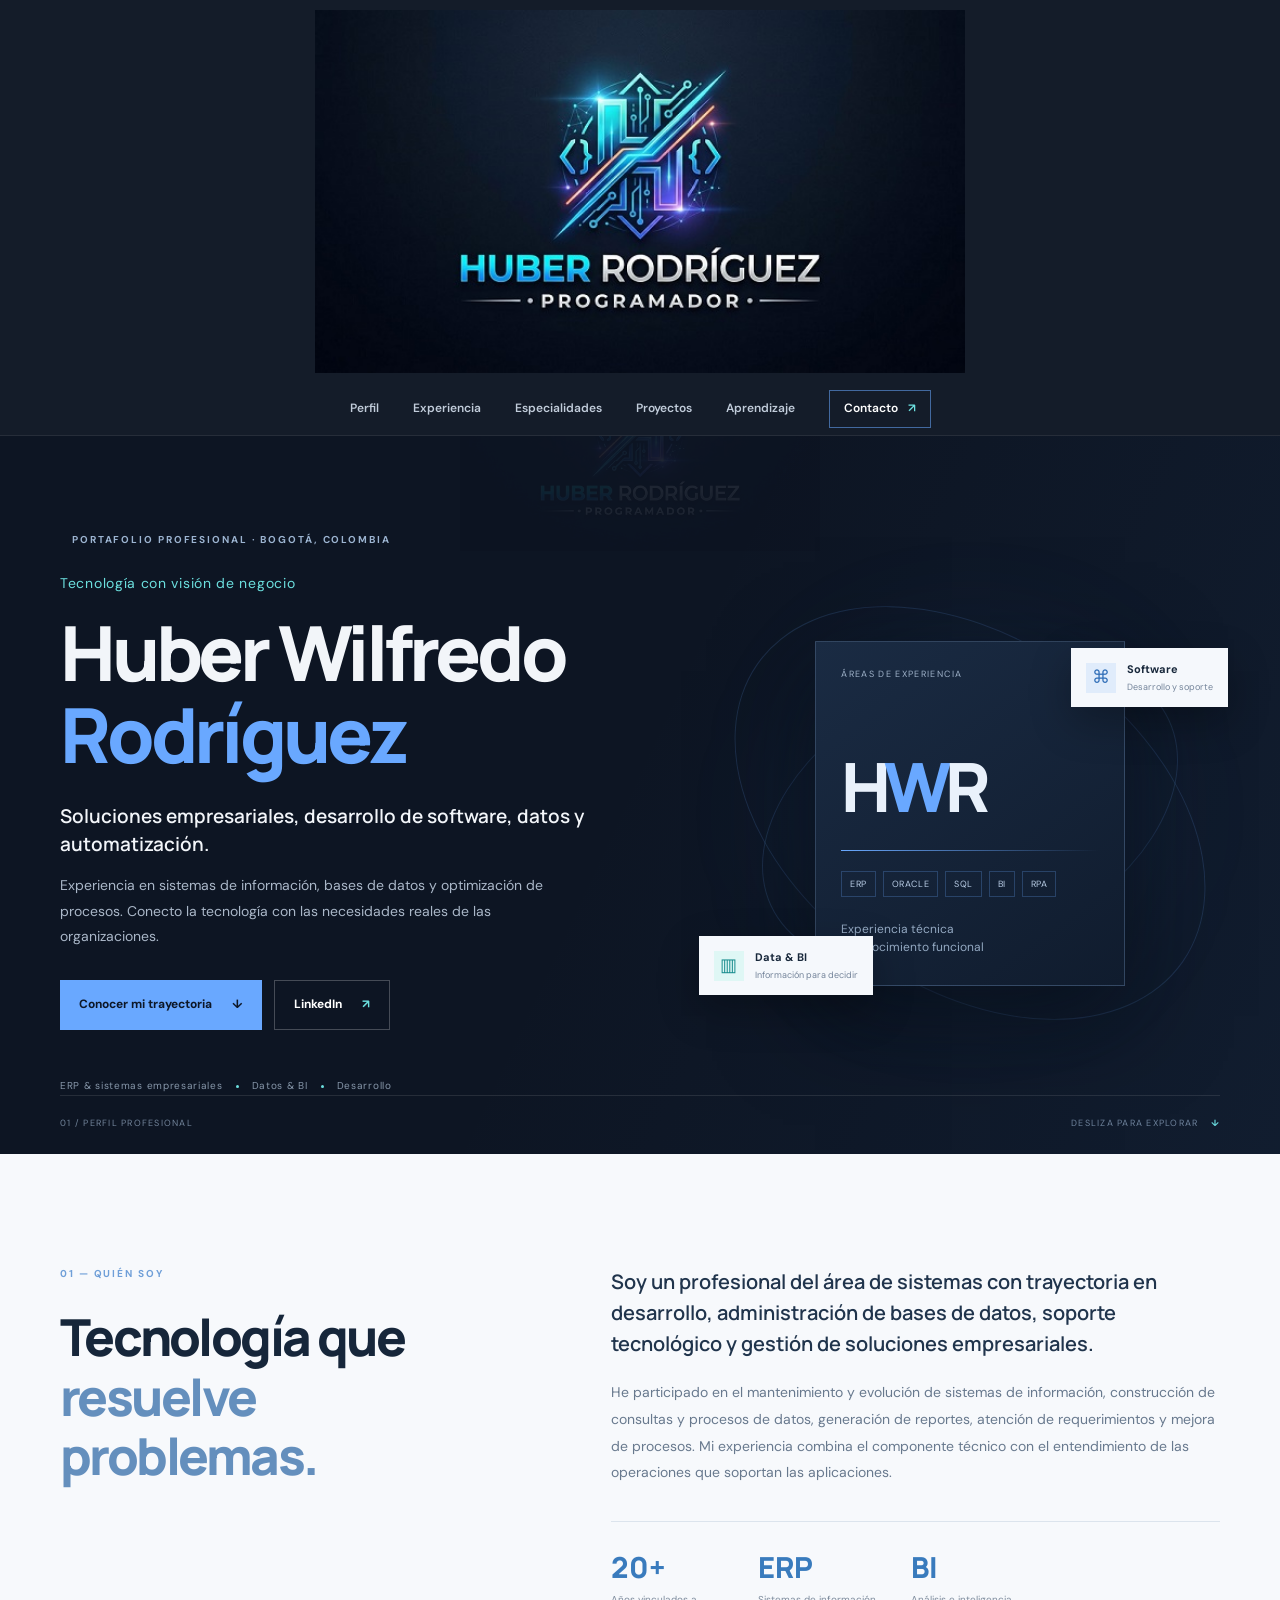
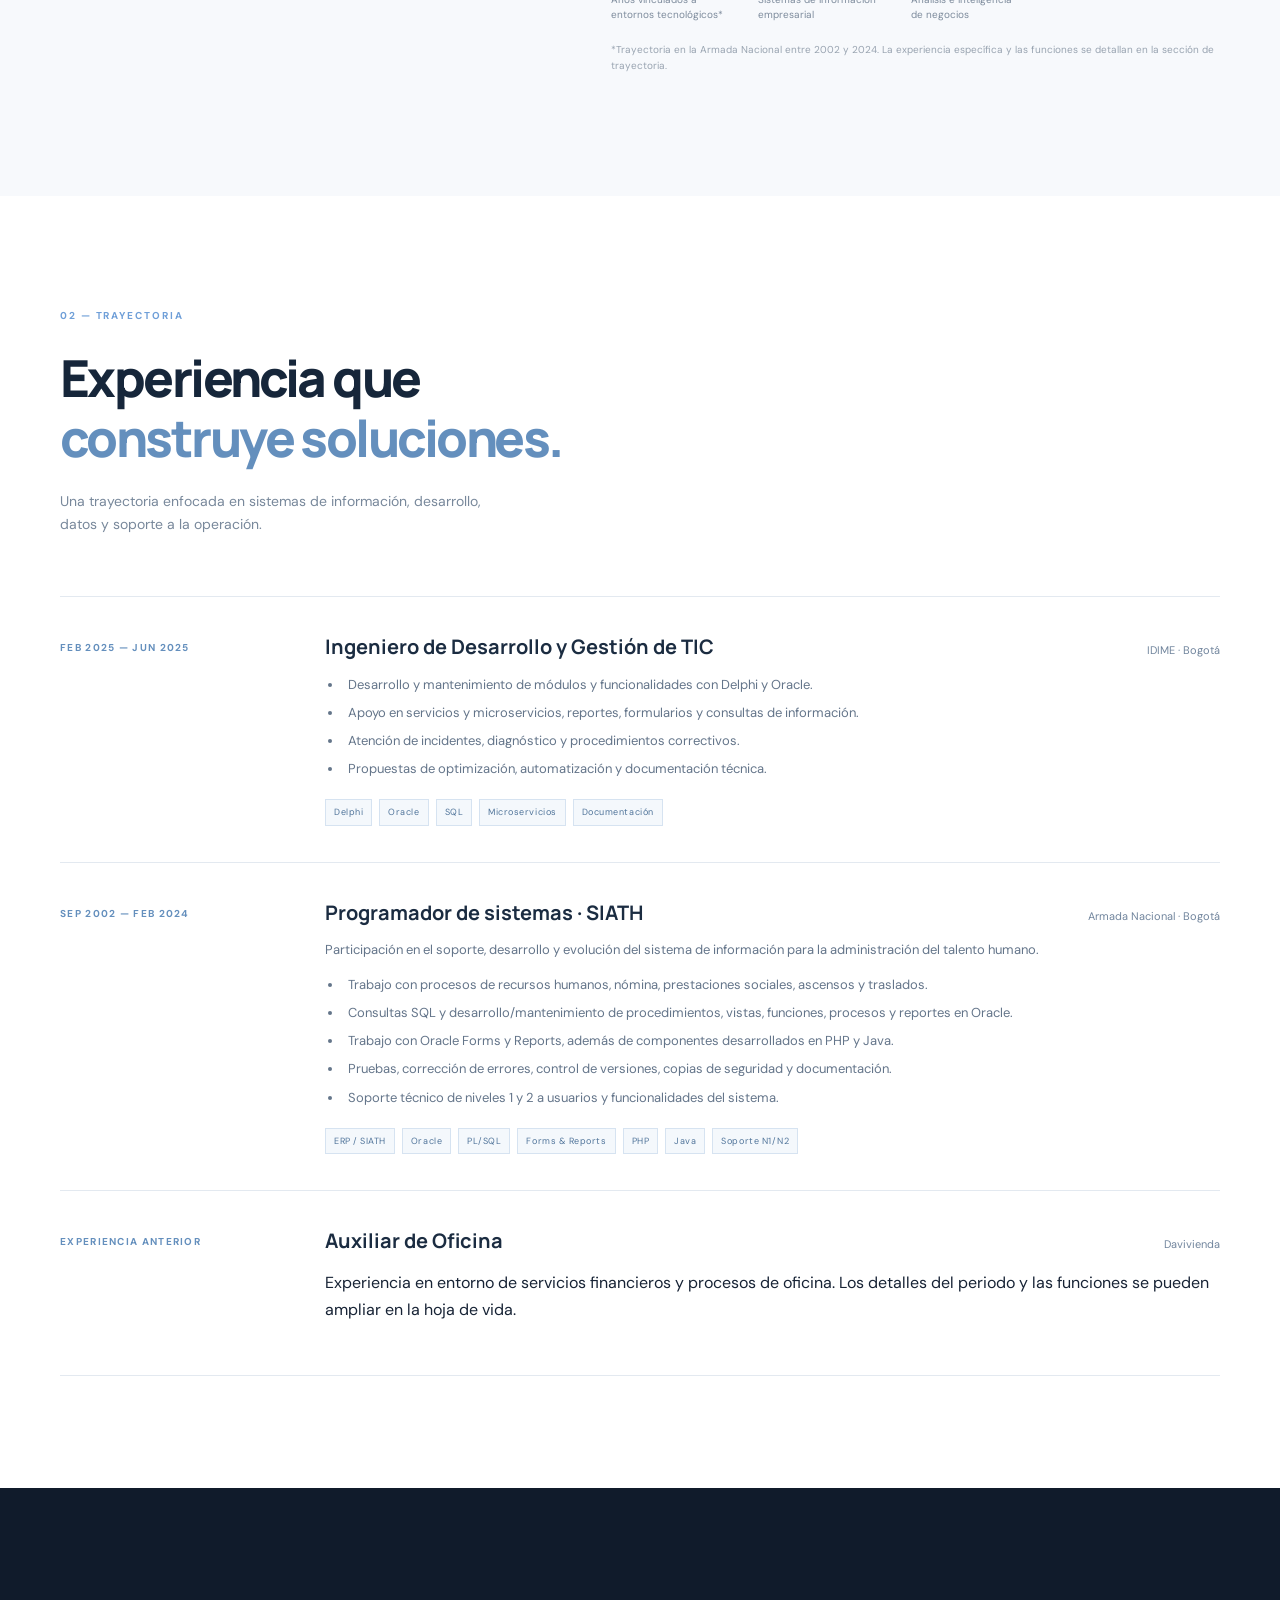
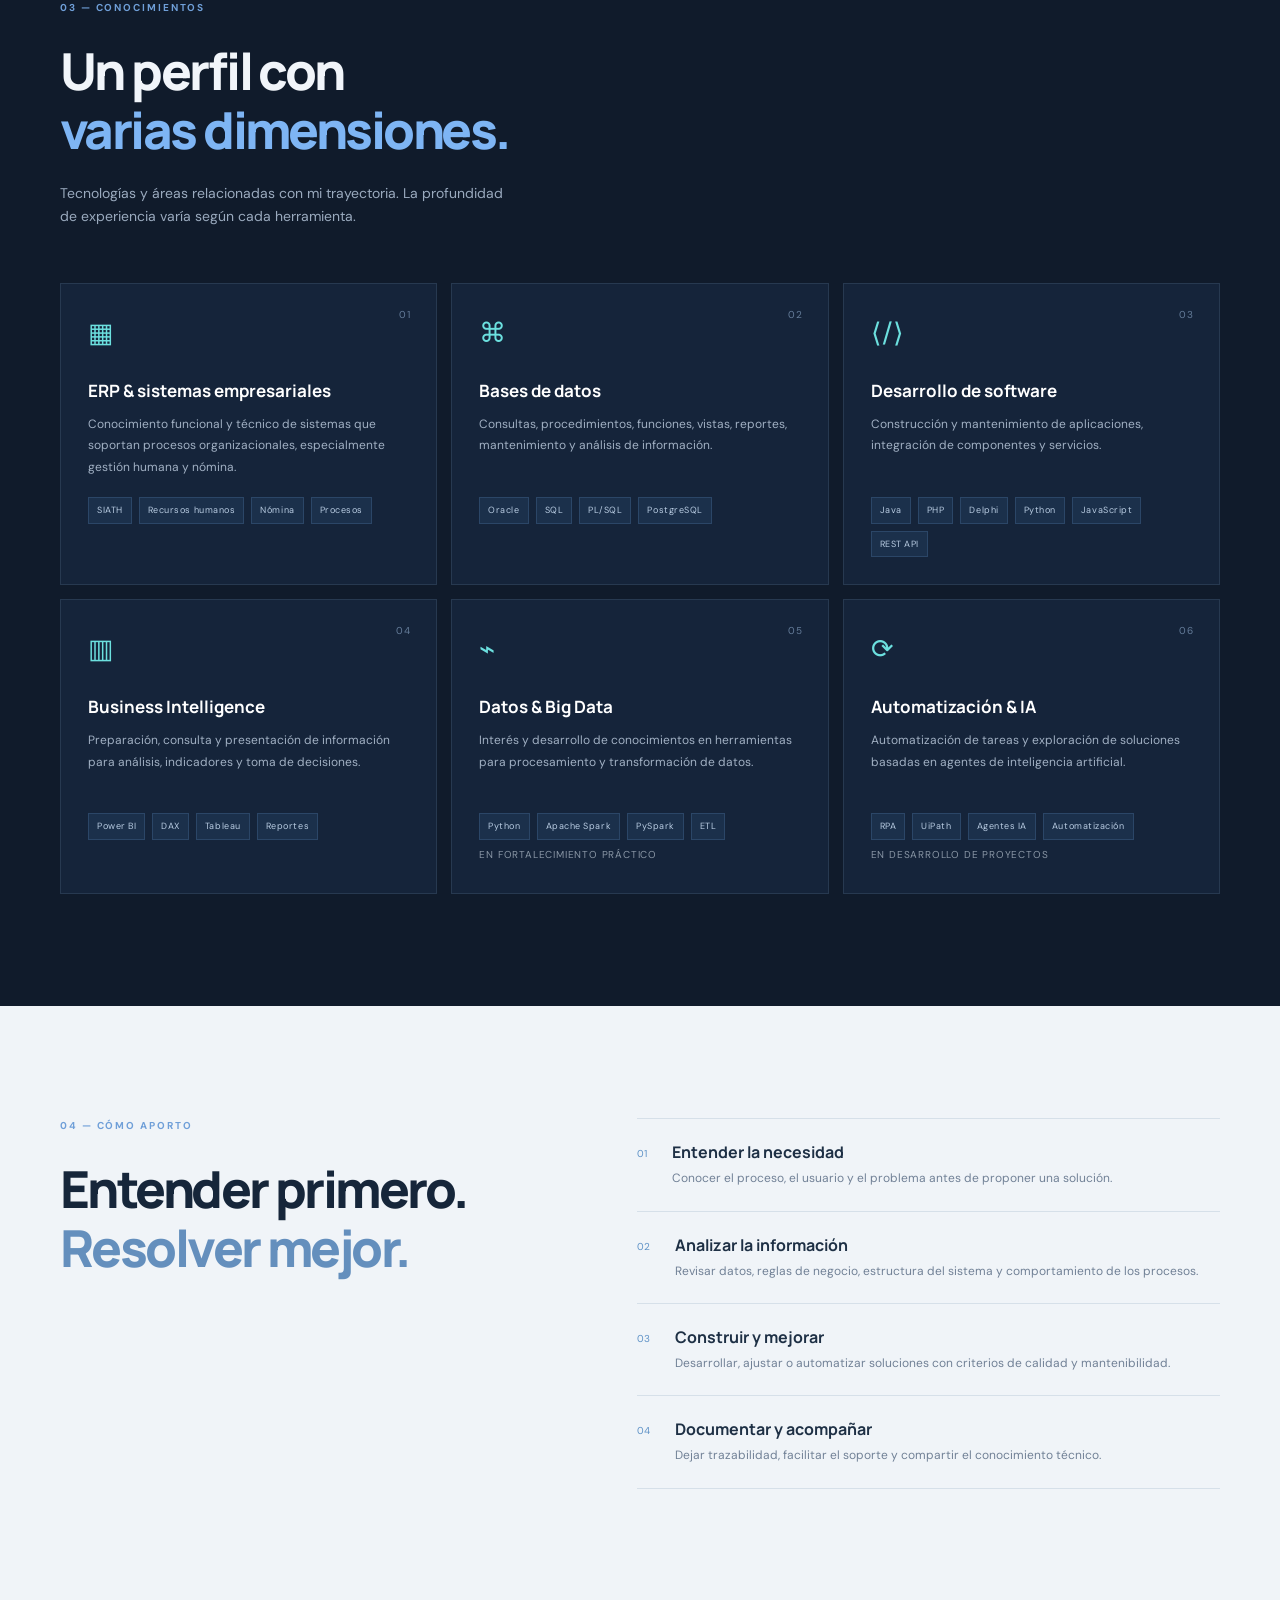
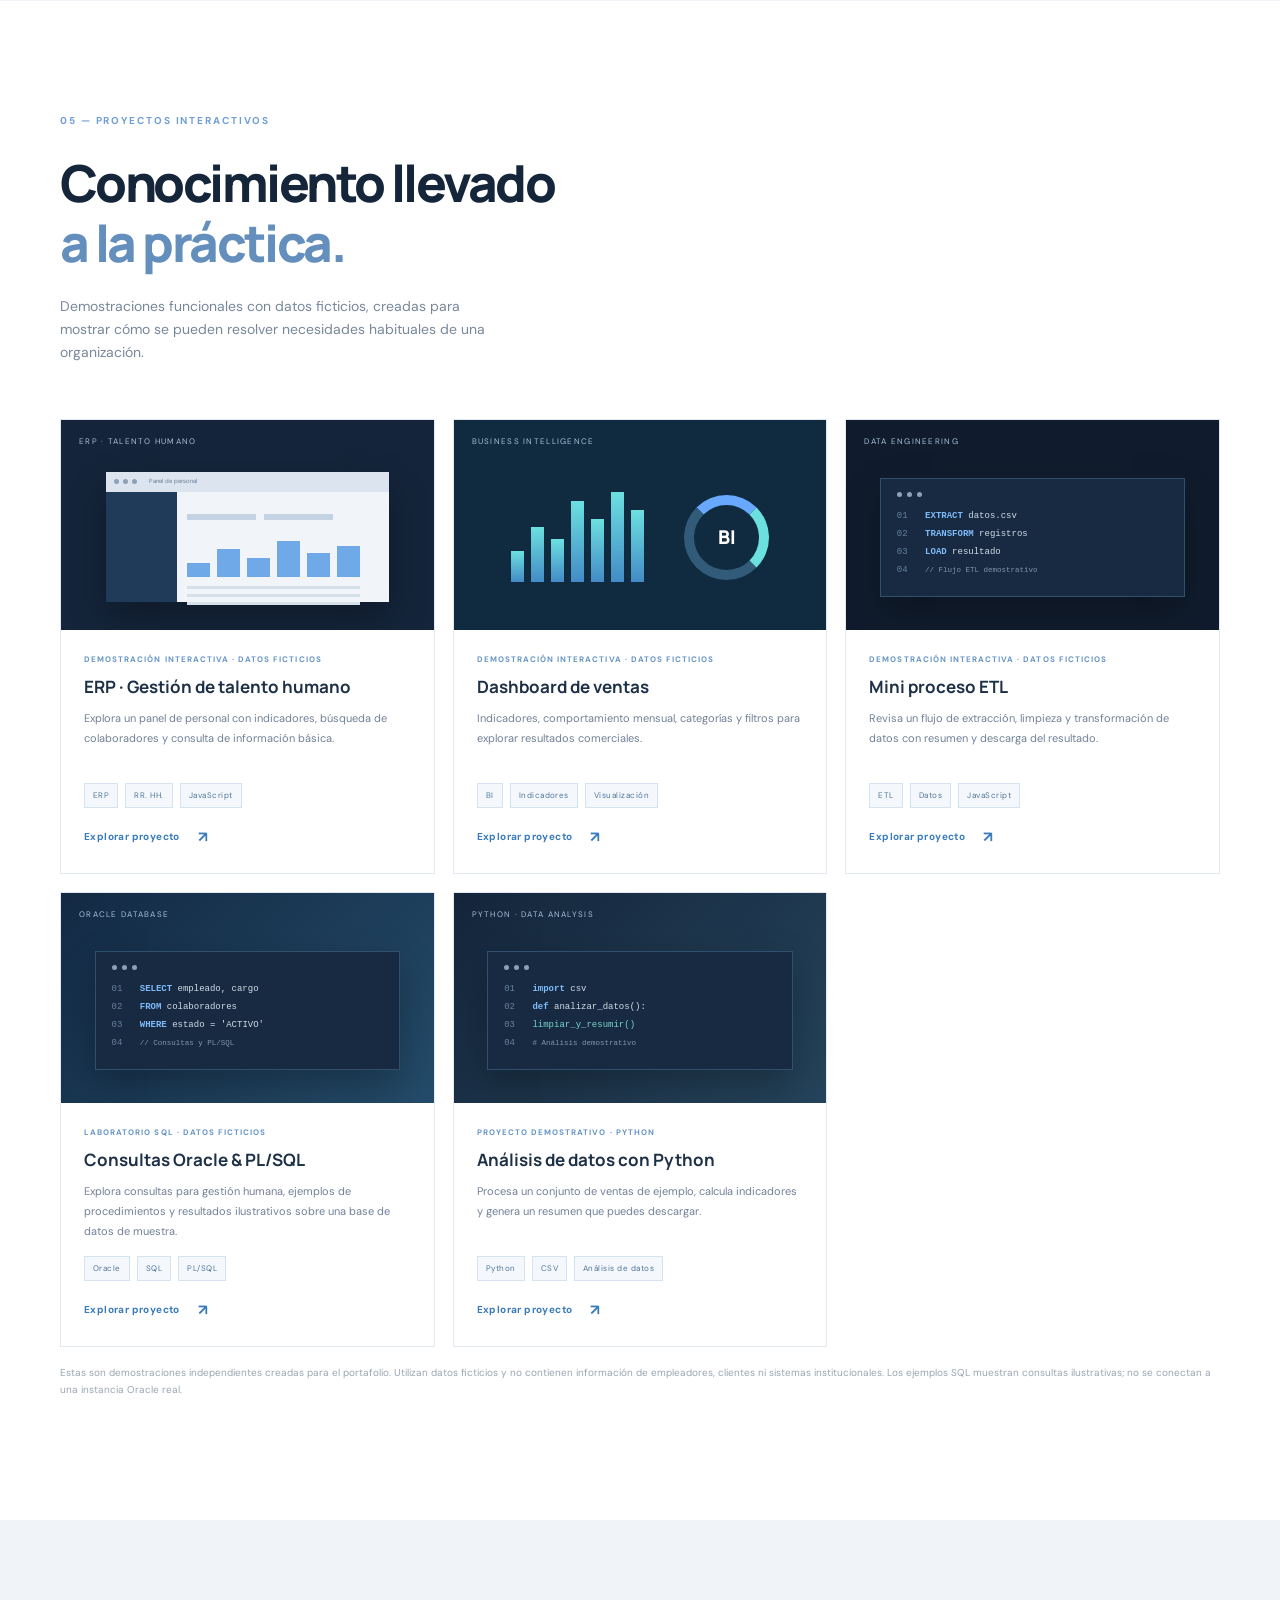
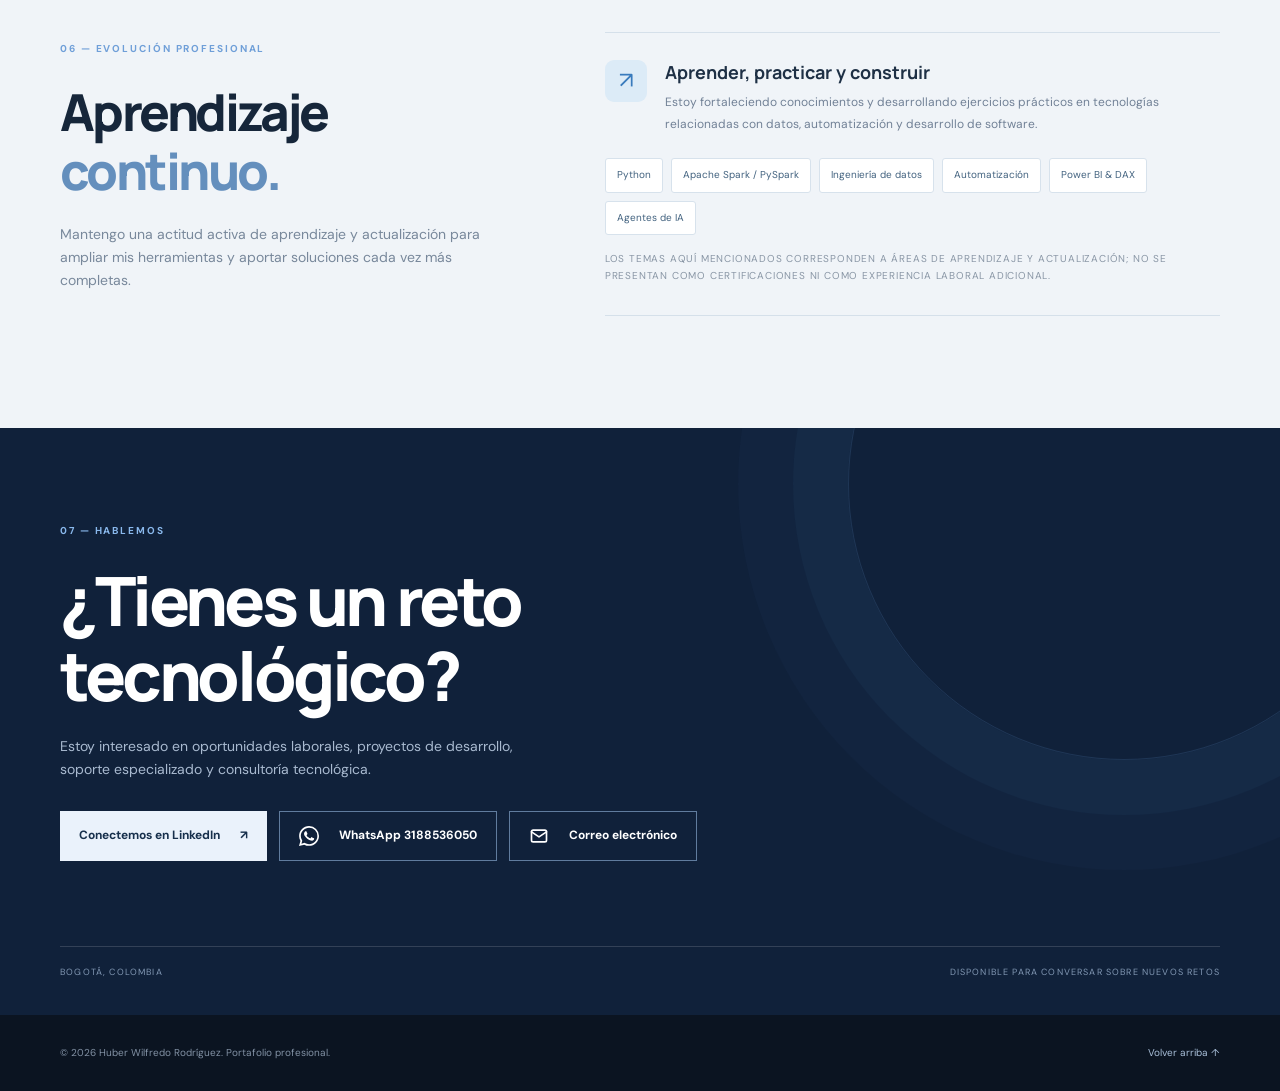
==== commit 4fe4d9af: "Add files via upload" ====
--- a/index.html
+++ b/index.html
@@ -1,3 +1,4 @@
+
 <!doctype html>
 <html lang="es">
 <head>
@@ -15,12 +16,13 @@
   <div class="progress" id="progress"></div>
 
   <header class="site-header">
+    <div class="header-logo">
+      <a href="#inicio" aria-label="Ir al inicio">
+        <img src="logo.jpg" alt="Logo Huber Wilfredo Rodríguez">
+      </a>
+    </div>
+
     <nav class="nav container" aria-label="Navegación principal">
-      <a class="brand" href="#inicio" aria-label="Ir al inicio">
-        <img src="logo.jpg" alt="Logo de Huber Wilfredo Rodríguez" class="brand-logo">
-        <span>HWR<span class="brand-dot">.</span></span>
-      </a>
-
       <button class="menu-toggle" id="menuToggle" aria-label="Abrir menú" aria-expanded="false">
         <span></span><span></span><span></span>
       </button>
@@ -37,6 +39,7 @@
   </header>
 
   <main>
+
     <section class="hero section" id="inicio">
       <div class="container hero-grid">
         <div class="hero-copy reveal">
@@ -46,23 +49,13 @@
           </div>
 
           <p class="hero-kicker">Tecnología con visión de negocio</p>
-
           <h1>Huber Wilfredo<br><span>Rodríguez</span></h1>
-
           <p class="hero-lead">Soluciones empresariales, desarrollo de software, datos y automatización.</p>
-
-          <p class="hero-text">
-            Experiencia en sistemas de información, bases de datos y optimización de procesos.
-            Conecto la tecnología con las necesidades reales de las organizaciones.
-          </p>
+          <p class="hero-text">Experiencia en sistemas de información, bases de datos y optimización de procesos. Conecto la tecnología con las necesidades reales de las organizaciones.</p>
 
           <div class="hero-actions">
-            <a class="button button-primary" href="#experiencia">
-              Conocer mi trayectoria <span>↓</span>
-            </a>
-            <a class="button button-ghost" href="https://www.linkedin.com/in/huber-rodriguez-roldan-12a8a1273/" target="_blank" rel="noopener">
-              LinkedIn <span>↗</span>
-            </a>
+            <a class="button button-primary" href="#experiencia">Conocer mi trayectoria <span>↓</span></a>
+            <a class="button button-ghost" href="https://www.linkedin.com/in/huber-rodriguez-roldan-12a8a1273/" target="_blank" rel="noopener">LinkedIn <span>↗</span></a>
           </div>
 
           <div class="hero-meta">
@@ -83,18 +76,11 @@
               <span class="mini-label">ÁREAS DE EXPERIENCIA</span>
               <span class="live-indicator">●</span>
             </div>
-
             <div class="visual-monogram">H<span>W</span>R</div>
             <div class="visual-rule"></div>
-
             <div class="visual-tags">
-              <span>ERP</span>
-              <span>ORACLE</span>
-              <span>SQL</span>
-              <span>BI</span>
-              <span>RPA</span>
-            </div>
-
+              <span>ERP</span><span>ORACLE</span><span>SQL</span><span>BI</span><span>RPA</span>
+            </div>
             <p class="visual-caption">Experiencia técnica<br>y conocimiento funcional</p>
           </div>
 
@@ -126,37 +112,16 @@
         </div>
 
         <div class="intro-content reveal">
-          <p class="intro-large">
-            Soy un profesional del área de sistemas con trayectoria en desarrollo,
-            administración de bases de datos, soporte tecnológico y gestión de soluciones empresariales.
-          </p>
-
-          <p>
-            He participado en el mantenimiento y evolución de sistemas de información,
-            construcción de consultas y procesos de datos, generación de reportes,
-            atención de requerimientos y mejora de procesos. Mi experiencia combina
-            el componente técnico con el entendimiento de las operaciones que soportan las aplicaciones.
-          </p>
+          <p class="intro-large">Soy un profesional del área de sistemas con trayectoria en desarrollo, administración de bases de datos, soporte tecnológico y gestión de soluciones empresariales.</p>
+          <p>He participado en el mantenimiento y evolución de sistemas de información, construcción de consultas y procesos de datos, generación de reportes, atención de requerimientos y mejora de procesos. Mi experiencia combina el componente técnico con el entendimiento de las operaciones que soportan las aplicaciones.</p>
 
           <div class="metric-row">
-            <div>
-              <strong>20+</strong>
-              <span>Años vinculados a<br>entornos tecnológicos*</span>
-            </div>
-            <div>
-              <strong>ERP</strong>
-              <span>Sistemas de información<br>empresarial</span>
-            </div>
-            <div>
-              <strong>BI</strong>
-              <span>Análisis e inteligencia<br>de negocios</span>
-            </div>
-          </div>
-
-          <p class="fine-print">
-            *Trayectoria en la Armada Nacional entre 2002 y 2024.
-            La experiencia específica y las funciones se detallan en la sección de trayectoria.
-          </p>
+            <div><strong>20+</strong><span>Años vinculados a<br>entornos tecnológicos*</span></div>
+            <div><strong>ERP</strong><span>Sistemas de información<br>empresarial</span></div>
+            <div><strong>BI</strong><span>Análisis e inteligencia<br>de negocios</span></div>
+          </div>
+
+          <p class="fine-print">*Trayectoria en la Armada Nacional entre 2002 y 2024. La experiencia específica y las funciones se detallan en la sección de trayectoria.</p>
         </div>
       </div>
     </section>
@@ -166,52 +131,37 @@
         <div class="section-heading reveal">
           <p class="eyebrow">02 — TRAYECTORIA</p>
           <h2>Experiencia que<br><em>construye soluciones.</em></h2>
-          <p class="section-desc">
-            Una trayectoria enfocada en sistemas de información, desarrollo, datos y soporte a la operación.
-          </p>
+          <p class="section-desc">Una trayectoria enfocada en sistemas de información, desarrollo, datos y soporte a la operación.</p>
         </div>
 
         <div class="timeline">
           <article class="timeline-item reveal">
             <div class="timeline-date">FEB 2025 — JUN 2025</div>
-
             <div class="timeline-content">
               <div class="timeline-head">
                 <h3>Ingeniero de Desarrollo y Gestión de TIC</h3>
                 <span class="company">IDIME · Bogotá</span>
               </div>
-
               <ul>
                 <li>Desarrollo y mantenimiento de módulos y funcionalidades con Delphi y Oracle.</li>
                 <li>Apoyo en servicios y microservicios, reportes, formularios y consultas de información.</li>
                 <li>Atención de incidentes, diagnóstico y procedimientos correctivos.</li>
                 <li>Propuestas de optimización, automatización y documentación técnica.</li>
               </ul>
-
               <div class="tag-list">
-                <span>Delphi</span>
-                <span>Oracle</span>
-                <span>SQL</span>
-                <span>Microservicios</span>
-                <span>Documentación</span>
+                <span>Delphi</span><span>Oracle</span><span>SQL</span><span>Microservicios</span><span>Documentación</span>
               </div>
             </div>
           </article>
 
           <article class="timeline-item reveal">
             <div class="timeline-date">SEP 2002 — FEB 2024</div>
-
             <div class="timeline-content">
               <div class="timeline-head">
                 <h3>Programador de sistemas · SIATH</h3>
                 <span class="company">Armada Nacional · Bogotá</span>
               </div>
-
-              <p class="role-summary">
-                Participación en el soporte, desarrollo y evolución del sistema de información
-                para la administración del talento humano.
-              </p>
-
+              <p class="role-summary">Participación en el soporte, desarrollo y evolución del sistema de información para la administración del talento humano.</p>
               <ul>
                 <li>Trabajo con procesos de recursos humanos, nómina, prestaciones sociales, ascensos y traslados.</li>
                 <li>Consultas SQL y desarrollo/mantenimiento de procedimientos, vistas, funciones, procesos y reportes en Oracle.</li>
@@ -219,32 +169,20 @@
                 <li>Pruebas, corrección de errores, control de versiones, copias de seguridad y documentación.</li>
                 <li>Soporte técnico de niveles 1 y 2 a usuarios y funcionalidades del sistema.</li>
               </ul>
-
               <div class="tag-list">
-                <span>ERP / SIATH</span>
-                <span>Oracle</span>
-                <span>PL/SQL</span>
-                <span>Forms & Reports</span>
-                <span>PHP</span>
-                <span>Java</span>
-                <span>Soporte N1/N2</span>
+                <span>ERP / SIATH</span><span>Oracle</span><span>PL/SQL</span><span>Forms & Reports</span><span>PHP</span><span>Java</span><span>Soporte N1/N2</span>
               </div>
             </div>
           </article>
 
           <article class="timeline-item reveal">
             <div class="timeline-date">EXPERIENCIA ANTERIOR</div>
-
             <div class="timeline-content">
               <div class="timeline-head">
                 <h3>Auxiliar de Oficina</h3>
                 <span class="company">Davivienda</span>
               </div>
-
-              <p>
-                Experiencia en entorno de servicios financieros y procesos de oficina.
-                Los detalles del periodo y las funciones se pueden ampliar en la hoja de vida.
-              </p>
+              <p>Experiencia en entorno de servicios financieros y procesos de oficina. Los detalles del periodo y las funciones se pueden ampliar en la hoja de vida.</p>
             </div>
           </article>
         </div>
@@ -256,72 +194,51 @@
         <div class="section-heading reveal">
           <p class="eyebrow">03 — CONOCIMIENTOS</p>
           <h2>Un perfil con<br><em>varias dimensiones.</em></h2>
-          <p class="section-desc">
-            Tecnologías y áreas relacionadas con mi trayectoria.
-            La profundidad de experiencia varía según cada herramienta.
-          </p>
+          <p class="section-desc">Tecnologías y áreas relacionadas con mi trayectoria. La profundidad de experiencia varía según cada herramienta.</p>
         </div>
 
         <div class="specialty-grid">
           <article class="specialty-card reveal">
-            <div class="specialty-number">01</div>
-            <div class="specialty-icon">▦</div>
+            <div class="specialty-number">01</div><div class="specialty-icon">▦</div>
             <h3>ERP & sistemas empresariales</h3>
             <p>Conocimiento funcional y técnico de sistemas que soportan procesos organizacionales, especialmente gestión humana y nómina.</p>
-            <div class="tag-list">
-              <span>SIATH</span><span>Recursos humanos</span><span>Nómina</span><span>Procesos</span>
-            </div>
-          </article>
-
-          <article class="specialty-card reveal">
-            <div class="specialty-number">02</div>
-            <div class="specialty-icon">⌘</div>
+            <div class="tag-list"><span>SIATH</span><span>Recursos humanos</span><span>Nómina</span><span>Procesos</span></div>
+          </article>
+
+          <article class="specialty-card reveal">
+            <div class="specialty-number">02</div><div class="specialty-icon">⌘</div>
             <h3>Bases de datos</h3>
             <p>Consultas, procedimientos, funciones, vistas, reportes, mantenimiento y análisis de información.</p>
-            <div class="tag-list">
-              <span>Oracle</span><span>SQL</span><span>PL/SQL</span><span>PostgreSQL</span>
-            </div>
-          </article>
-
-          <article class="specialty-card reveal">
-            <div class="specialty-number">03</div>
-            <div class="specialty-icon">⟨/⟩</div>
+            <div class="tag-list"><span>Oracle</span><span>SQL</span><span>PL/SQL</span><span>PostgreSQL</span></div>
+          </article>
+
+          <article class="specialty-card reveal">
+            <div class="specialty-number">03</div><div class="specialty-icon">⟨/⟩</div>
             <h3>Desarrollo de software</h3>
             <p>Construcción y mantenimiento de aplicaciones, integración de componentes y servicios.</p>
-            <div class="tag-list">
-              <span>Java</span><span>PHP</span><span>Delphi</span><span>Python</span><span>JavaScript</span><span>REST API</span>
-            </div>
-          </article>
-
-          <article class="specialty-card reveal">
-            <div class="specialty-number">04</div>
-            <div class="specialty-icon">▥</div>
+            <div class="tag-list"><span>Java</span><span>PHP</span><span>Delphi</span><span>Python</span><span>JavaScript</span><span>REST API</span></div>
+          </article>
+
+          <article class="specialty-card reveal">
+            <div class="specialty-number">04</div><div class="specialty-icon">▥</div>
             <h3>Business Intelligence</h3>
             <p>Preparación, consulta y presentación de información para análisis, indicadores y toma de decisiones.</p>
-            <div class="tag-list">
-              <span>Power BI</span><span>DAX</span><span>Tableau</span><span>Reportes</span>
-            </div>
-          </article>
-
-          <article class="specialty-card reveal">
-            <div class="specialty-number">05</div>
-            <div class="specialty-icon">⌁</div>
+            <div class="tag-list"><span>Power BI</span><span>DAX</span><span>Tableau</span><span>Reportes</span></div>
+          </article>
+
+          <article class="specialty-card reveal">
+            <div class="specialty-number">05</div><div class="specialty-icon">⌁</div>
             <h3>Datos & Big Data</h3>
             <p>Interés y desarrollo de conocimientos en herramientas para procesamiento y transformación de datos.</p>
-            <div class="tag-list">
-              <span>Python</span><span>Apache Spark</span><span>PySpark</span><span>ETL</span>
-            </div>
+            <div class="tag-list"><span>Python</span><span>Apache Spark</span><span>PySpark</span><span>ETL</span></div>
             <span class="learning-note">En fortalecimiento práctico</span>
           </article>
 
           <article class="specialty-card reveal">
-            <div class="specialty-number">06</div>
-            <div class="specialty-icon">⟳</div>
+            <div class="specialty-number">06</div><div class="specialty-icon">⟳</div>
             <h3>Automatización & IA</h3>
             <p>Automatización de tareas y exploración de soluciones basadas en agentes de inteligencia artificial.</p>
-            <div class="tag-list">
-              <span>RPA</span><span>UiPath</span><span>Agentes IA</span><span>Automatización</span>
-            </div>
+            <div class="tag-list"><span>RPA</span><span>UiPath</span><span>Agentes IA</span><span>Automatización</span></div>
             <span class="learning-note">En desarrollo de proyectos</span>
           </article>
         </div>
@@ -336,37 +253,10 @@
         </div>
 
         <div class="approach-list">
-          <div class="approach-item reveal">
-            <span>01</span>
-            <div>
-              <h3>Entender la necesidad</h3>
-              <p>Conocer el proceso, el usuario y el problema antes de proponer una solución.</p>
-            </div>
-          </div>
-
-          <div class="approach-item reveal">
-            <span>02</span>
-            <div>
-              <h3>Analizar la información</h3>
-              <p>Revisar datos, reglas de negocio, estructura del sistema y comportamiento de los procesos.</p>
-            </div>
-          </div>
-
-          <div class="approach-item reveal">
-            <span>03</span>
-            <div>
-              <h3>Construir y mejorar</h3>
-              <p>Desarrollar, ajustar o automatizar soluciones con criterios de calidad y mantenibilidad.</p>
-            </div>
-          </div>
-
-          <div class="approach-item reveal">
-            <span>04</span>
-            <div>
-              <h3>Documentar y acompañar</h3>
-              <p>Dejar trazabilidad, facilitar el soporte y compartir el conocimiento técnico.</p>
-            </div>
-          </div>
+          <div class="approach-item reveal"><span>01</span><div><h3>Entender la necesidad</h3><p>Conocer el proceso, el usuario y el problema antes de proponer una solución.</p></div></div>
+          <div class="approach-item reveal"><span>02</span><div><h3>Analizar la información</h3><p>Revisar datos, reglas de negocio, estructura del sistema y comportamiento de los procesos.</p></div></div>
+          <div class="approach-item reveal"><span>03</span><div><h3>Construir y mejorar</h3><p>Desarrollar, ajustar o automatizar soluciones con criterios de calidad y mantenibilidad.</p></div></div>
+          <div class="approach-item reveal"><span>04</span><div><h3>Documentar y acompañar</h3><p>Dejar trazabilidad, facilitar el soporte y compartir el conocimiento técnico.</p></div></div>
         </div>
       </div>
     </section>
@@ -376,10 +266,7 @@
         <div class="section-heading reveal">
           <p class="eyebrow">05 — PROYECTOS INTERACTIVOS</p>
           <h2>Conocimiento llevado<br><em>a la práctica.</em></h2>
-          <p class="section-desc">
-            Demostraciones funcionales con datos ficticios, creadas para mostrar
-            cómo se pueden resolver necesidades habituales de una organización.
-          </p>
+          <p class="section-desc">Demostraciones funcionales con datos ficticios, creadas para mostrar cómo se pueden resolver necesidades habituales de una organización.</p>
         </div>
 
         <div class="project-grid">
@@ -389,17 +276,9 @@
                 <span class="visual-label">ERP · TALENTO HUMANO</span>
                 <div class="mock-window">
                   <div class="mock-bar"><i></i><i></i><i></i><span>Panel de personal</span></div>
-                  <div class="mock-body">
-                    <div class="mock-sidebar"></div>
-                    <div class="mock-content">
-                      <b></b><b></b>
-                      <div class="mock-chart"><i></i><i></i><i></i><i></i><i></i><i></i></div>
-                      <div class="mock-lines"><i></i><i></i><i></i></div>
-                    </div>
-                  </div>
+                  <div class="mock-body"><div class="mock-sidebar"></div><div class="mock-content"><b></b><b></b><div class="mock-chart"><i></i><i></i><i></i><i></i><i></i><i></i></div><div class="mock-lines"><i></i><i></i><i></i></div></div></div>
                 </div>
               </div>
-
               <div class="project-info">
                 <div class="project-type">DEMOSTRACIÓN INTERACTIVA · DATOS FICTICIOS</div>
                 <h3>ERP · Gestión de talento humano</h3>
@@ -414,12 +293,8 @@
             <a class="project-link" href="proyectos/bi-ventas.html" aria-label="Abrir demostración de inteligencia de negocios">
               <div class="project-visual visual-data">
                 <span class="visual-label">BUSINESS INTELLIGENCE</span>
-                <div class="data-graphic">
-                  <div class="data-bars"><i></i><i></i><i></i><i></i><i></i><i></i><i></i></div>
-                  <div class="data-ring">BI</div>
-                </div>
-              </div>
-
+                <div class="data-graphic"><div class="data-bars"><i></i><i></i><i></i><i></i><i></i><i></i><i></i></div><div class="data-ring">BI</div></div>
+              </div>
               <div class="project-info">
                 <div class="project-type">DEMOSTRACIÓN INTERACTIVA · DATOS FICTICIOS</div>
                 <h3>Dashboard de ventas</h3>
@@ -434,15 +309,8 @@
             <a class="project-link" href="proyectos/etl-datos.html" aria-label="Abrir demostración de proceso ETL">
               <div class="project-visual visual-code">
                 <span class="visual-label">DATA ENGINEERING</span>
-                <div class="code-window">
-                  <div><i></i><i></i><i></i></div>
-                  <p><span>01</span> <b>EXTRACT</b> datos.csv</p>
-                  <p><span>02</span> <b>TRANSFORM</b> registros</p>
-                  <p><span>03</span> <b>LOAD</b> resultado</p>
-                  <p><span>04</span> <small>// Flujo ETL demostrativo</small></p>
-                </div>
-              </div>
-
+                <div class="code-window"><div><i></i><i></i><i></i></div><p><span>01</span> <b>EXTRACT</b> datos.csv</p><p><span>02</span> <b>TRANSFORM</b> registros</p><p><span>03</span> <b>LOAD</b> resultado</p><p><span>04</span> <small>// Flujo ETL demostrativo</small></p></div>
+              </div>
               <div class="project-info">
                 <div class="project-type">DEMOSTRACIÓN INTERACTIVA · DATOS FICTICIOS</div>
                 <h3>Mini proceso ETL</h3>
@@ -457,15 +325,8 @@
             <a class="project-link" href="proyectos/consultas-plsql.html" aria-label="Abrir demostración de consultas SQL y PL/SQL">
               <div class="project-visual visual-code sql-visual">
                 <span class="visual-label">ORACLE DATABASE</span>
-                <div class="code-window">
-                  <div><i></i><i></i><i></i></div>
-                  <p><span>01</span> <b>SELECT</b> empleado, cargo</p>
-                  <p><span>02</span> <b>FROM</b> colaboradores</p>
-                  <p><span>03</span> <b>WHERE</b> estado = 'ACTIVO'</p>
-                  <p><span>04</span> <small>// Consultas y PL/SQL</small></p>
-                </div>
-              </div>
-
+                <div class="code-window"><div><i></i><i></i><i></i></div><p><span>01</span> <b>SELECT</b> empleado, cargo</p><p><span>02</span> <b>FROM</b> colaboradores</p><p><span>03</span> <b>WHERE</b> estado = 'ACTIVO'</p><p><span>04</span> <small>// Consultas y PL/SQL</small></p></div>
+              </div>
               <div class="project-info">
                 <div class="project-type">LABORATORIO SQL · DATOS FICTICIOS</div>
                 <h3>Consultas Oracle & PL/SQL</h3>
@@ -480,15 +341,8 @@
             <a class="project-link" href="proyectos/python-analisis.html" aria-label="Abrir demostración de análisis de datos con Python">
               <div class="project-visual visual-code python-visual">
                 <span class="visual-label">PYTHON · DATA ANALYSIS</span>
-                <div class="code-window">
-                  <div><i></i><i></i><i></i></div>
-                  <p><span>01</span> <b>import</b> csv</p>
-                  <p><span>02</span> <b>def</b> analizar_datos():</p>
-                  <p><span>03</span> <em>limpiar_y_resumir()</em></p>
-                  <p><span>04</span> <small># Análisis demostrativo</small></p>
-                </div>
-              </div>
-
+                <div class="code-window"><div><i></i><i></i><i></i></div><p><span>01</span> <b>import</b> csv</p><p><span>02</span> <b>def</b> analizar_datos():</p><p><span>03</span> <em>limpiar_y_resumir()</em></p><p><span>04</span> <small># Análisis demostrativo</small></p></div>
+              </div>
               <div class="project-info">
                 <div class="project-type">PROYECTO DEMOSTRATIVO · PYTHON</div>
                 <h3>Análisis de datos con Python</h3>
@@ -500,12 +354,7 @@
           </article>
         </div>
 
-        <p class="projects-note">
-          Estas son demostraciones independientes creadas para el portafolio.
-          Utilizan datos ficticios y no contienen información de empleadores,
-          clientes ni sistemas institucionales. Los ejemplos SQL muestran consultas
-          ilustrativas; no se conectan a una instancia Oracle real.
-        </p>
+        <p class="projects-note">Estas son demostraciones independientes creadas para el portafolio. Utilizan datos ficticios y no contienen información de empleadores, clientes ni sistemas institucionales. Los ejemplos SQL muestran consultas ilustrativas; no se conectan a una instancia Oracle real.</p>
       </div>
     </section>
 
@@ -514,10 +363,7 @@
         <div class="section-heading reveal">
           <p class="eyebrow">06 — EVOLUCIÓN PROFESIONAL</p>
           <h2>Aprendizaje<br><em>continuo.</em></h2>
-          <p class="section-desc">
-            Mantengo una actitud activa de aprendizaje y actualización para ampliar
-            mis herramientas y aportar soluciones cada vez más completas.
-          </p>
+          <p class="section-desc">Mantengo una actitud activa de aprendizaje y actualización para ampliar mis herramientas y aportar soluciones cada vez más completas.</p>
         </div>
 
         <div class="learning-content reveal">
@@ -525,26 +371,13 @@
             <span class="learning-symbol">↗</span>
             <div>
               <h3>Aprender, practicar y construir</h3>
-              <p>
-                Estoy fortaleciendo conocimientos y desarrollando ejercicios prácticos
-                en tecnologías relacionadas con datos, automatización y desarrollo de software.
-              </p>
-            </div>
-          </div>
-
+              <p>Estoy fortaleciendo conocimientos y desarrollando ejercicios prácticos en tecnologías relacionadas con datos, automatización y desarrollo de software.</p>
+            </div>
+          </div>
           <div class="learning-tags">
-            <span>Python</span>
-            <span>Apache Spark / PySpark</span>
-            <span>Ingeniería de datos</span>
-            <span>Automatización</span>
-            <span>Power BI & DAX</span>
-            <span>Agentes de IA</span>
-          </div>
-
-          <p class="learning-note">
-            Los temas aquí mencionados corresponden a áreas de aprendizaje y actualización;
-            no se presentan como certificaciones ni como experiencia laboral adicional.
-          </p>
+            <span>Python</span><span>Apache Spark / PySpark</span><span>Ingeniería de datos</span><span>Automatización</span><span>Power BI & DAX</span><span>Agentes de IA</span>
+          </div>
+          <p class="learning-note">Los temas aquí mencionados corresponden a áreas de aprendizaje y actualización; no se presentan como certificaciones ni como experiencia laboral adicional.</p>
         </div>
       </div>
     </section>
@@ -552,38 +385,26 @@
     <section class="contact-section section" id="contacto">
       <div class="container contact-wrap reveal">
         <p class="eyebrow">07 — HABLEMOS</p>
-
         <h2>¿Tienes un reto<br>tecnológico?</h2>
-
-        <p>
-          Estoy interesado en oportunidades laborales, proyectos de desarrollo,
-          soporte especializado y consultoría tecnológica.
-        </p>
+        <p>Estoy interesado en oportunidades laborales, proyectos de desarrollo, soporte especializado y consultoría tecnológica.</p>
 
         <div class="contact-actions">
-          <a class="button button-light" href="mailto:huber.rodriguez.roldan@gmail.com">
-            Enviar correo <span>↗</span>
+          <a class="button button-light" href="https://www.linkedin.com/in/huber-rodriguez-roldan-12a8a1273/" target="_blank" rel="noopener">Conectemos en LinkedIn <span>↗</span></a>
+
+          <a class="button button-outline-light" href="https://wa.me/573188536050" target="_blank" rel="noopener" aria-label="Contactar por WhatsApp al 3188536050">
+            <svg width="20" height="20" viewBox="0 0 24 24" fill="currentColor" aria-hidden="true">
+              <path d="M20.52 3.48A11.87 11.87 0 0 0 12.05 0C5.48 0 .13 5.35.13 11.92c0 2.1.55 4.15 1.59 5.96L0 24l6.27-1.64a11.9 11.9 0 0 0 5.78 1.47h.01c6.57 0 11.92-5.35 11.92-11.92a11.85 11.85 0 0 0-3.46-8.43ZM12.06 21.8a9.9 9.9 0 0 1-5.05-1.38l-.36-.21-3.72.98.99-3.63-.23-.37a9.88 9.88 0 0 1-1.52-5.27c0-5.46 4.45-9.91 9.92-9.91a9.85 9.85 0 0 1 7.02 2.91 9.85 9.85 0 0 1 2.9 7.01c0 5.47-4.45 9.92-9.92 9.92Zm5.44-7.43c-.3-.15-1.76-.87-2.03-.97-.27-.1-.47-.15-.67.15-.2.3-.77.97-.95 1.17-.17.2-.35.22-.65.07-.3-.15-1.25-.46-2.38-1.47-.88-.78-1.47-1.75-1.64-2.05-.17-.3-.02-.46.13-.61.13-.13.3-.35.45-.52.15-.18.2-.3.3-.5.1-.2.05-.37-.03-.52-.08-.15-.67-1.62-.92-2.22-.24-.58-.49-.5-.67-.51h-.57c-.2 0-.52.07-.79.37-.27.3-1.04 1.02-1.04 2.48 0 1.47 1.07 2.88 1.22 3.08.15.2 2.1 3.21 5.1 4.5.71.31 1.27.49 1.7.63.71.23 1.36.2 1.87.12.57-.08 1.76-.72 2.01-1.42.25-.7.25-1.3.17-1.42-.07-.13-.27-.2-.57-.35Z"/>
+            </svg>
+            WhatsApp 3188536050
           </a>
 
-          <a class="button button-outline-light" href="tel:+573188536050">
-            Llamar al 318 853 6050 <span>↗</span>
+          <a class="button button-outline-light" href="https://mail.google.com/mail/?view=cm&fs=1&to=huber.rodriguez.roldan@gmail.com" target="_blank" rel="noopener" aria-label="Enviar correo electrónico">
+            <svg width="20" height="20" viewBox="0 0 24 24" fill="none" stroke="currentColor" stroke-width="2" stroke-linecap="round" stroke-linejoin="round" aria-hidden="true">
+              <rect x="3" y="5" width="18" height="14" rx="2"/>
+              <path d="m3 7 9 6 9-6"/>
+            </svg>
+            Correo electrónico
           </a>
-
-          <a class="button button-outline-light" href="https://www.linkedin.com/in/huber-rodriguez-roldan-12a8a1273/" target="_blank" rel="noopener">
-            Conectemos en LinkedIn <span>↗</span>
-          </a>
-        </div>
-
-        <div class="contact-details">
-          <p>
-            <strong>Correo:</strong>
-            <a href="mailto:huber.rodriguez.roldan@gmail.com">huber.rodriguez.roldan@gmail.com</a>
-          </p>
-
-          <p>
-            <strong>Celular:</strong>
-            <a href="tel:+573188536050">318 853 6050</a>
-          </p>
         </div>
 
         <div class="contact-bottom">
@@ -592,17 +413,12 @@
         </div>
       </div>
     </section>
+
   </main>
 
   <footer class="footer">
     <div class="container footer-inner">
-      <a class="brand" href="#inicio" aria-label="Volver al inicio">
-        <img src="logo.jpg" alt="Logo de Huber Wilfredo Rodríguez" class="brand-logo">
-        <span>HWR<span class="brand-dot">.</span></span>
-      </a>
-
       <p>© <span id="year"></span> Huber Wilfredo Rodríguez. Portafolio profesional.</p>
-
       <a href="#inicio">Volver arriba ↑</a>
     </div>
   </footer>
--- a/styles.css
+++ b/styles.css
@@ -1,48 +1,58 @@
+
 /* =========================================================
-   PORTAFOLIO HWR
-   Diseño principal
+   HWR PORTFOLIO — ESTILOS GENERALES
    ========================================================= */
 
 :root {
-  --bg: #101827;
-  --bg-deep: #0b1220;
-  --bg-card: #172438;
-  --bg-soft: #1c2b41;
-  --text: #f3f6fc;
-  --muted: #a9bad0;
-  --muted-dark: #71839b;
-  --blue: #62a9ff;
-  --blue-light: #91c5ff;
-  --line: rgba(169, 186, 208, 0.15);
-  --white: #ffffff;
-  --font-main: 'DM Sans', sans-serif;
-  --font-heading: 'Manrope', sans-serif;
-  --container: 1160px;
-}
-
-*,
-*::before,
-*::after {
+  --bg: #0d1523;
+  --bg2: #111d2e;
+  --panel: #142238;
+  --ink: #f2f5f9;
+  --muted: #a5b1c1;
+  --soft: #d3dce7;
+  --blue: #69a8ff;
+  --cyan: #6ce0df;
+  --line: rgba(195, 213, 235, .14);
+  --font: 'DM Sans', sans-serif;
+  --display: 'Manrope', sans-serif;
+}
+
+* {
   box-sizing: border-box;
 }
 
 html {
   scroll-behavior: smooth;
-  scroll-padding-top: 64px;
+  scroll-padding-top: 190px;
 }
 
 body {
   margin: 0;
-  background: var(--bg);
-  color: var(--text);
-  font-family: var(--font-main);
-  font-size: 15px;
+  background: #f7f9fc;
+  color: #172335;
+  font-family: var(--font);
   line-height: 1.65;
-  -webkit-font-smoothing: antialiased;
-}
-
-body, button, a {
-  font-family: var(--font-main);
+}
+
+/* =========================================================
+   MARCA DE AGUA GLOBAL — LOGO HWR
+   ========================================================= */
+
+body::before {
+  content: "";
+  position: fixed;
+  top: 50%;
+  left: 50%;
+  width: 360px;
+  height: 360px;
+  transform: translate(-50%, -50%);
+  background-image: url("logo.jpg");
+  background-repeat: no-repeat;
+  background-position: center;
+  background-size: contain;
+  opacity: 0.07;
+  pointer-events: none;
+  z-index: 10;
 }
 
 a {
@@ -50,447 +60,342 @@
   text-decoration: none;
 }
 
-button {
-  font: inherit;
-}
-
-img {
-  max-width: 100%;
-}
-
 .container {
-  width: min(var(--container), calc(100% - 64px));
-  margin-inline: auto;
+  width: min(1160px, calc(100% - 48px));
+  margin: auto;
 }
 
 .section {
-  padding: 76px 0;
-}
-
-::selection {
-  color: #081321;
-  background: var(--blue-light);
-}
-
-/* BARRA DE PROGRESO */
-
-.progress {
-  position: fixed;
-  z-index: 1001;
-  top: 0;
-  left: 0;
-  width: 0;
-  height: 3px;
-  background: var(--blue);
-}
-
-/* NAVEGACIÓN */
+  padding: 112px 0;
+}
+
+/* =========================================================
+   ENCABEZADO: LOGO GRANDE ARRIBA Y MENÚ DEBAJO
+   ========================================================= */
 
 .site-header {
   position: sticky;
   top: 0;
-  z-index: 1000;
-  background: rgba(16, 24, 39, 0.95);
-  border-bottom: 1px solid var(--line);
-  backdrop-filter: blur(16px);
-}
+  z-index: 20;
+  background: rgba(13, 21, 35, .97);
+  backdrop-filter: blur(18px);
+  border-bottom: 1px solid rgba(255, 255, 255, .08);
+}
+
+/* Primera fila: LOGO GRANDE */
+
+.header-logo {
+  width: 100%;
+  min-height: 380px;
+  padding: 10px 20px;
+  display: flex;
+  align-items: center;
+  justify-content: center;
+}
+
+.header-logo a {
+  display: block;
+  width: min(650px, 90vw);
+  height: auto;
+  flex-shrink: 0;
+}
+
+.header-logo img {
+  display: block;
+  width: 100%;
+  height: auto;
+  max-width: none;
+  object-fit: contain;
+  object-position: center;
+}
+
+/* Segunda fila: MENÚ */
 
 .nav {
-  height: 54px;
-  min-height: 54px;
-  padding-top: 0;
-  padding-bottom: 0;
+  height: 52px;
   display: flex;
   align-items: center;
-  justify-content: space-between;
-  gap: 16px;
-}
-
-.brand {
+  justify-content: center;
+  color: #fff;
+}
+
+.nav-links {
+  display: flex;
+  align-items: center;
+  justify-content: center;
+  gap: 34px;
+  font-size: 12px;
+  font-weight: 600;
+  color: #c1ccda;
+}
+
+.nav-links a {
+  transition: color .2s;
+}
+
+.nav-links a:hover {
+  color: #fff;
+}
+
+.nav-cta {
+  padding: 8px 14px;
+  border: 1px solid rgba(105, 168, 255, .55);
+  color: #fff !important;
+}
+
+.nav-cta span {
+  color: var(--cyan);
+  margin-left: 7px;
+}
+
+.menu-toggle {
+  display: none;
+  background: none;
+  border: 0;
+  padding: 8px;
+  position: relative;
+  z-index: 21;
+  cursor: pointer;
+}
+
+.menu-toggle span {
+  display: block;
+  width: 24px;
+  height: 2px;
+  background: #fff;
+  margin: 5px;
+}
+
+/* =========================================================
+   PORTADA / HERO
+   ========================================================= */
+
+.hero {
+  background: var(--bg);
+  color: var(--ink);
+  padding: 96px 0 24px;
+  position: relative;
+  overflow: hidden;
+}
+
+.hero:before {
+  content: "";
+  position: absolute;
+  inset: 0;
+  background: linear-gradient(115deg, transparent 48%, rgba(64, 121, 190, .08));
+  pointer-events: none;
+}
+
+.hero-grid {
+  display: grid;
+  grid-template-columns: 1.1fr .9fr;
+  align-items: center;
+  gap: 50px;
+  min-height: 530px;
+}
+
+.eyebrow {
+  font-size: 10px;
+  letter-spacing: .19em;
+  font-weight: 700;
+  color: #6f9fd8;
+  margin: 0 0 24px;
+}
+
+.hero .eyebrow {
+  color: #9cb4d1;
+}
+
+.status-dot,
+.live-indicator {
+  display: inline-block;
+  color: var(--cyan);
+  margin-right: 8px;
+}
+
+.hero-kicker {
+  font-size: 14px;
+  color: var(--cyan);
+  letter-spacing: .05em;
+  margin: 0 0 15px;
+}
+
+.hero h1 {
+  font: 800 clamp(48px, 6vw, 76px)/1.08 var(--display);
+  letter-spacing: -.055em;
+  margin: 0;
+}
+
+.hero h1 span {
+  color: var(--blue);
+}
+
+.hero-lead {
+  font: 600 19px/1.5 var(--display);
+  max-width: 540px;
+  margin: 27px 0 12px;
+}
+
+.hero-text {
+  max-width: 530px;
+  color: #aab7c8;
+  font-size: 14px;
+  line-height: 1.85;
+}
+
+.hero-actions {
+  display: flex;
+  gap: 12px;
+  flex-wrap: wrap;
+  margin-top: 30px;
+}
+
+.button {
   display: inline-flex;
   align-items: center;
-  gap: 8px;
-  color: var(--white);
-  font-family: var(--font-heading);
-  font-size: 18px;
-  font-weight: 800;
-  letter-spacing: -0.6px;
-  flex-shrink: 0;
-}
-
-.brand-logo {
-  display: block;
-  width: 24px;
-  height: 24px;
-  max-width: 24px;
-  object-fit: cover;
-  flex: 0 0 24px;
-  border-radius: 5px;
-}
-
-.brand-dot {
-  color: var(--blue);
-}
-
-.nav-links {
-  display: flex;
+  gap: 20px;
+  padding: 14px 19px;
+  font-size: 12px;
+  font-weight: 700;
+  transition: transform .2s, background .2s;
+}
+
+.button:hover {
+  transform: translateY(-3px);
+}
+
+.button-primary {
+  background: var(--blue);
+  color: #0d1727;
+}
+
+.button-primary:hover {
+  background: #8bbcff;
+}
+
+.button-ghost {
+  border: 1px solid rgba(255, 255, 255, .23);
+  color: #fff;
+}
+
+.button-ghost span {
+  color: var(--cyan);
+}
+
+.hero-meta {
+  display: flex;
+  gap: 13px;
   align-items: center;
-  gap: 20px;
-}
-
-.nav-links a {
-  color: var(--muted);
-  font-size: 16px;
-  font-weight: 600;
-  white-space: nowrap;
-  transition: color 0.25s ease;
-}
-
-.nav-links a:hover {
-  color: var(--white);
-}
-
-.nav-links .nav-cta {
-  padding: 5px 13px;
-  color: var(--white);
-  border: 1px solid rgba(98, 169, 255, 0.5);
-  border-radius: 4px;
-}
-
-.nav-cta span {
-  margin-left: 4px;
-  color: var(--blue);
-}
-
-.menu-toggle {
-  display: none;
-  width: 36px;
-  height: 36px;
-  padding: 7px;
-  border: 1px solid var(--line);
-  border-radius: 5px;
-  background: transparent;
-  cursor: pointer;
-}
-
-.menu-toggle span {
-  display: block;
-  height: 2px;
-  margin: 4px 0;
-  background: var(--white);
-}
-
-/* ELEMENTOS GENERALES */
-
-.eyebrow {
-  display: flex;
-  align-items: center;
-  gap: 9px;
-  margin: 0 0 12px;
-  color: var(--blue-light);
+  margin-top: 48px;
+  color: #8797aa;
   font-size: 10px;
-  font-weight: 700;
-  letter-spacing: 2px;
-}
-
-.status-dot {
-  width: 7px;
-  height: 7px;
+  letter-spacing: .07em;
+}
+
+.hero-meta i {
+  width: 3px;
+  height: 3px;
+  background: var(--cyan);
   border-radius: 50%;
-  background: #5bd6a0;
-  box-shadow: 0 0 12px rgba(91, 214, 160, 0.6);
-}
-
-.section-heading {
-  max-width: 680px;
-  margin-bottom: 44px;
-}
-
-.section-heading h2,
-.contact-wrap h2 {
-  margin: 0;
-  color: var(--white);
-  font-family: var(--font-heading);
-  font-size: clamp(32px, 4vw, 48px);
-  font-weight: 800;
-  line-height: 1.14;
-  letter-spacing: -1.8px;
-}
-
-.section-heading h2 em {
-  color: var(--blue-light);
-  font-style: normal;
-}
-
-.section-desc {
-  max-width: 580px;
-  margin: 16px 0 0;
-  color: var(--muted);
-  font-size: 15px;
-}
-
-/* PORTADA */
-
-.hero {
+}
+
+/* Elementos visuales de la portada */
+
+.hero-visual {
+  height: 460px;
   position: relative;
-  display: flex;
-  min-height: 220px;
-  flex-direction: column;
-  justify-content: center;
-  overflow: hidden;
-  padding-top: 6px;
-  padding-bottom: 6px;
-  background:
-    radial-gradient(ellipse at 77% 43%, rgba(39, 100, 165, 0.18), transparent 35%),
-    linear-gradient(135deg, #101827 0%, #111d30 60%, #101827 100%);
-}
-
-.hero-grid {
   display: grid;
-  grid-template-columns: 1.15fr 0.85fr;
-  align-items: center;
-  gap: 36px;
-}
-
-.hero-copy {
+  place-items: center;
+}
+
+.orbit {
+  position: absolute;
+  border: 1px solid rgba(105, 168, 255, .16);
+  border-radius: 50%;
+  transform: rotate(-25deg);
+}
+
+.orbit-one {
+  width: 440px;
+  height: 280px;
+}
+
+.orbit-two {
+  width: 520px;
+  height: 350px;
+  transform: rotate(35deg);
+}
+
+.main-card {
   position: relative;
   z-index: 2;
-}
-
-.hero-kicker {
-  margin: 0 0 6px;
-  color: var(--blue-light);
-  font-size: 13px;
-  font-weight: 600;
-}
-
-.hero h1 {
-  margin: 0;
-  color: var(--white);
-  font-family: var(--font-heading);
-  font-size: clamp(32px, 3.8vw, 46px);
-  font-weight: 800;
-  line-height: 1.08;
-  letter-spacing: -1.6px;
-}
-
-.hero h1 span {
-  color: var(--blue-light);
-}
-
-.hero-lead {
-  max-width: 540px;
-  margin: 12px 0 6px;
-  color: var(--white);
-  font-size: 16px;
-  font-weight: 600;
-  line-height: 1.45;
-}
-
-.hero-text {
-  max-width: 510px;
-  margin: 0;
-  color: var(--muted);
-  font-size: 13.5px;
-}
-
-.hero-actions {
+  width: 310px;
+  height: 345px;
+  padding: 25px;
+  background: linear-gradient(145deg, #1a2b43, #101c2e);
+  border: 1px solid rgba(145, 184, 229, .24);
+  box-shadow: 0 30px 90px #050b14aa;
+}
+
+.card-top {
+  display: flex;
+  justify-content: space-between;
+  color: #9eb1c8;
+  font-size: 9px;
+  letter-spacing: .15em;
+}
+
+.visual-monogram {
+  font: 800 68px var(--display);
+  letter-spacing: -.1em;
+  color: #e9f1fb;
+  margin: 58px 0 18px;
+}
+
+.visual-monogram span {
+  color: var(--blue);
+}
+
+.visual-rule {
+  height: 1px;
+  background: linear-gradient(90deg, var(--blue), transparent);
+  width: 100%;
+}
+
+.visual-tags {
   display: flex;
   flex-wrap: wrap;
-  gap: 10px;
-  margin-top: 16px;
-}
-
-.button {
-  display: inline-flex;
-  min-height: 40px;
-  align-items: center;
-  justify-content: center;
-  gap: 10px;
-  padding: 8px 16px;
-  border: 1px solid transparent;
-  border-radius: 4px;
+  gap: 7px;
+  margin-top: 20px;
+}
+
+.visual-tags span,
+.tag-list span {
+  font-size: 9px;
+  letter-spacing: .06em;
+  padding: 5px 8px;
+  border: 1px solid rgba(105, 168, 255, .25);
+  color: #b8cce5;
+}
+
+.visual-caption {
   font-size: 12px;
-  font-weight: 700;
-  transition: transform 0.25s ease, background 0.25s ease, border 0.25s ease;
-}
-
-.button:hover {
-  transform: translateY(-3px);
-}
-
-.button-primary {
-  color: #071525;
-  background: var(--blue-light);
-}
-
-.button-primary:hover {
-  background: var(--white);
-}
-
-.button-ghost {
-  color: var(--white);
-  border-color: rgba(255, 255, 255, 0.25);
-  background: rgba(255, 255, 255, 0.03);
-}
-
-.button-ghost:hover {
-  border-color: var(--blue);
-}
-
-.button span {
-  font-size: 15px;
-}
-
-.hero-meta {
-  display: flex;
-  flex-wrap: wrap;
-  align-items: center;
-  gap: 10px;
-  margin-top: 16px;
-  color: var(--muted);
-  font-size: 10px;
-  font-weight: 600;
-  letter-spacing: 0.5px;
-}
-
-.hero-meta i {
-  width: 4px;
-  height: 4px;
-  border-radius: 50%;
-  background: var(--blue);
-}
-
-/* ELEMENTO VISUAL DE PORTADA */
-
-.hero-visual {
-  position: relative;
-  display: flex;
-  min-height: 250px;
-  align-items: center;
-  justify-content: center;
-}
-
-.orbit {
-  position: absolute;
-  border: 1px solid rgba(98, 169, 255, 0.14);
-  border-radius: 50%;
-}
-
-.orbit-one {
-  width: 310px;
-  height: 310px;
-}
-
-.orbit-two {
-  width: 245px;
-  height: 245px;
-}
-
-.visual-card {
-  position: relative;
-  z-index: 2;
-  width: 270px;
-  min-height: 270px;
-  padding: 20px;
-  border: 1px solid rgba(145, 197, 255, 0.25);
-  border-radius: 10px;
-  background: linear-gradient(145deg, #203650, #142238);
-  box-shadow: 0 25px 80px rgba(0, 0, 0, 0.3);
-}
-
-.card-top {
-  display: flex;
-  align-items: center;
-  justify-content: space-between;
-}
-
-.mini-label {
-  color: var(--muted);
-  font-size: 9px;
-  font-weight: 700;
-  letter-spacing: 1.5px;
-}
-
-.live-indicator {
-  color: #5bd6a0;
-  font-size: 12px;
-}
-
-.visual-monogram {
-  margin-top: 38px;
-  color: var(--white);
-  font-family: var(--font-heading);
-  font-size: 54px;
-  font-weight: 800;
-  letter-spacing: -6px;
-  text-align: center;
-}
-
-.visual-monogram span {
-  color: var(--blue-light);
-}
-
-.visual-rule {
-  width: 50px;
-  height: 3px;
-  margin: 12px auto 16px;
-  background: var(--blue);
-}
-
-.visual-tags {
-  display: flex;
-  flex-wrap: wrap;
-  justify-content: center;
-  gap: 6px;
-}
-
-.visual-tags span {
-  padding: 4px 8px;
-  color: var(--blue-light);
-  border: 1px solid rgba(145, 197, 255, 0.25);
-  border-radius: 3px;
-  font-size: 9px;
-  font-weight: 700;
-}
-
-.visual-caption {
-  margin: 14px 0 0;
-  color: var(--muted);
-  font-size: 11px;
-  text-align: center;
+  line-height: 1.5;
+  color: #94a9c2;
+  margin-top: 23px;
 }
 
 .float-chip {
   position: absolute;
   z-index: 3;
   display: flex;
+  gap: 11px;
   align-items: center;
-  gap: 10px;
-  padding: 10px 14px;
-  border: 1px solid rgba(145, 197, 255, 0.2);
-  border-radius: 7px;
-  background: #1b2b42;
-  box-shadow: 0 12px 35px rgba(0, 0, 0, 0.25);
-}
-
-.chip-top {
-  top: 24px;
-  right: -5px;
-}
-
-.chip-bottom {
-  bottom: 24px;
-  left: -5px;
-}
-
-.chip-icon {
-  color: var(--blue-light);
-  font-size: 22px;
-}
-
-.chip-blue {
-  color: #77b6ff;
+  padding: 12px 15px;
+  background: #f5f8fc;
+  color: #18283b;
+  box-shadow: 0 15px 40px #0004;
+  font-size: 11px;
 }
 
 .float-chip b,
@@ -498,979 +403,1021 @@
   display: block;
 }
 
-.float-chip b {
-  color: var(--white);
-  font-size: 11px;
-}
-
 .float-chip small {
-  color: var(--muted);
   font-size: 9px;
+  color: #74849a;
+  margin-top: 2px;
+}
+
+.chip-icon {
+  width: 30px;
+  height: 30px;
+  display: grid;
+  place-items: center;
+  background: #e0ecfb;
+  color: #316fb8;
+  font-size: 18px;
+}
+
+.chip-blue {
+  background: #dff7f5;
+  color: #168b8c;
+}
+
+.chip-top {
+  top: 65px;
+  right: -8px;
+}
+
+.chip-bottom {
+  bottom: 48px;
+  left: -22px;
 }
 
 .visual-glow {
   position: absolute;
-  width: 220px;
-  height: 220px;
+  width: 270px;
+  height: 270px;
+  background: #3679d333;
+  filter: blur(70px);
   border-radius: 50%;
-  background: rgba(45, 126, 213, 0.13);
-  filter: blur(55px);
 }
 
 .hero-bottom {
   display: flex;
   justify-content: space-between;
-  margin-top: 12px;
-  color: var(--muted-dark);
+  border-top: 1px solid rgba(255, 255, 255, .1);
+  padding: 20px 0 0;
+  color: #72849a;
   font-size: 9px;
-  font-weight: 700;
-  letter-spacing: 1.4px;
+  letter-spacing: .14em;
 }
 
 .scroll-hint b {
-  margin-left: 8px;
-  color: var(--blue-light);
-}
-
-/* PERFIL */
+  color: var(--cyan);
+  margin-left: 9px;
+}
+
+/* =========================================================
+   INTRODUCCIÓN
+   ========================================================= */
 
 .intro-section {
-  background: #f3f6fa;
-  color: #263449;
-}
-
-.intro-section .two-col {
+  background: #f7f9fc;
+}
+
+.two-col {
   display: grid;
-  grid-template-columns: 0.85fr 1.15fr;
-  gap: 90px;
-}
-
-.intro-section .eyebrow {
-  color: #387fca;
-}
-
-.intro-section .section-heading h2 {
-  color: #15243a;
-}
-
-.intro-section .section-heading h2 em {
-  color: #347fca;
+  grid-template-columns: .85fr 1.15fr;
+  gap: 100px;
+}
+
+.section-heading h2 {
+  font: 800 clamp(34px, 4vw, 51px)/1.17 var(--display);
+  letter-spacing: -.05em;
+  margin: 0;
+  color: #16263a;
+}
+
+.section-heading h2 em {
+  font-style: normal;
+  color: #648fbd;
+}
+
+.section-desc {
+  max-width: 450px;
+  color: #78889b;
+  font-size: 14px;
+  margin-top: 22px;
 }
 
 .intro-large {
-  margin: 0 0 22px;
-  color: #182b44;
-  font-family: var(--font-heading);
-  font-size: 21px;
-  font-weight: 600;
-  line-height: 1.55;
+  font: 600 20px/1.55 var(--display);
+  color: #20344c;
+  margin: 0 0 20px;
 }
 
 .intro-content > p:not(.intro-large) {
-  color: #596b80;
+  color: #68798e;
   font-size: 14px;
+  line-height: 1.9;
 }
 
 .metric-row {
-  display: grid;
-  grid-template-columns: repeat(3, 1fr);
-  gap: 20px;
-  margin-top: 38px;
-  padding-top: 28px;
-  border-top: 1px solid #d8e0e9;
+  display: flex;
+  gap: 35px;
+  border-top: 1px solid #dce4ed;
+  margin-top: 35px;
+  padding-top: 25px;
 }
 
 .metric-row strong {
   display: block;
-  color: #246fb7;
-  font-family: var(--font-heading);
-  font-size: 29px;
-  font-weight: 800;
+  font: 800 29px var(--display);
+  color: #397bbd;
 }
 
 .metric-row span {
   display: block;
-  margin-top: 5px;
-  color: #66778b;
+  color: #7d8b9c;
   font-size: 10px;
   line-height: 1.5;
+  margin-top: 5px;
 }
 
 .fine-print {
-  margin-top: 22px;
-  color: #8290a0 !important;
   font-size: 10px !important;
-}
-
-/* EXPERIENCIA */
+  color: #98a3b0 !important;
+  line-height: 1.6 !important;
+  margin-top: 20px;
+}
+
+/* =========================================================
+   EXPERIENCIA PROFESIONAL
+   ========================================================= */
 
 .experience-section {
-  background: var(--bg);
+  background: #fff;
 }
 
 .timeline {
-  position: relative;
+  margin-top: 60px;
+  border-top: 1px solid #e3e9f0;
+}
+
+.timeline-item {
   display: grid;
-  gap: 35px;
-}
-
-.timeline::before {
-  position: absolute;
-  top: 7px;
-  bottom: 10px;
-  left: 190px;
-  width: 1px;
-  background: var(--line);
-  content: "";
-}
-
-.timeline-item {
-  position: relative;
-  display: grid;
-  grid-template-columns: 160px 1fr;
-  gap: 60px;
-}
-
-.timeline-item::before {
-  position: absolute;
-  top: 7px;
-  left: 185px;
-  width: 11px;
-  height: 11px;
-  border: 2px solid var(--blue);
-  border-radius: 50%;
-  background: var(--bg);
-  content: "";
+  grid-template-columns: 220px 1fr;
+  gap: 45px;
+  padding: 36px 0;
+  border-bottom: 1px solid #e3e9f0;
 }
 
 .timeline-date {
-  padding-top: 2px;
-  color: var(--blue-light);
   font-size: 10px;
+  letter-spacing: .13em;
+  color: #648fbd;
   font-weight: 700;
-  letter-spacing: 1px;
-}
-
-.timeline-content {
-  padding: 0 0 32px;
-  border-bottom: 1px solid var(--line);
-}
-
-.timeline-item:last-child .timeline-content {
-  border-bottom: 0;
+  padding-top: 7px;
 }
 
 .timeline-head {
   display: flex;
+  justify-content: space-between;
+  gap: 20px;
+  align-items: baseline;
+}
+
+.timeline-head h3 {
+  font: 700 20px var(--display);
+  margin: 0;
+  color: #1b2c41;
+}
+
+.company {
+  font-size: 11px;
+  color: #71859d;
+  white-space: nowrap;
+}
+
+.timeline-content ul {
+  padding-left: 18px;
+  color: #64758a;
+  font-size: 13px;
+  line-height: 1.85;
+}
+
+.timeline-content li {
+  padding-left: 5px;
+  margin: 4px 0;
+}
+
+.role-summary {
+  font-size: 13px;
+  color: #64758a;
+}
+
+.tag-list {
+  display: flex;
+  gap: 7px;
   flex-wrap: wrap;
-  align-items: baseline;
-  justify-content: space-between;
-  gap: 10px;
-  margin-bottom: 16px;
-}
-
-.timeline-head h3 {
-  margin: 0;
-  color: var(--white);
-  font-family: var(--font-heading);
-  font-size: 19px;
-  font-weight: 700;
-}
-
-.company {
-  color: var(--blue-light);
-  font-size: 11px;
-  font-weight: 600;
-}
-
-.timeline-content p,
-.timeline-content li {
-  color: var(--muted);
-  font-size: 13px;
-}
-
-.role-summary {
-  margin: 0 0 15px;
-}
-
-.timeline-content ul {
-  display: grid;
-  gap: 9px;
-  margin: 0;
-  padding-left: 19px;
-}
-
-.timeline-content li::marker {
-  color: var(--blue);
-}
-
-.tag-list {
-  display: flex;
-  flex-wrap: wrap;
-  gap: 7px;
-  margin-top: 20px;
+  margin-top: 18px;
 }
 
 .tag-list span {
-  padding: 5px 10px;
-  color: var(--blue-light);
-  border: 1px solid rgba(98, 169, 255, 0.2);
-  border-radius: 3px;
-  background: rgba(98, 169, 255, 0.06);
-  font-size: 9px;
-  font-weight: 600;
-}
-
-/* ESPECIALIDADES */
+  color: #50749a;
+  border-color: #d6e3f1;
+  background: #f4f8fc;
+}
+
+/* =========================================================
+   ESPECIALIDADES
+   ========================================================= */
 
 .specialties-section {
-  background: #0d1625;
+  background: #101b2b;
+  color: #fff;
+}
+
+.specialties-section .section-heading h2 {
+  color: #f1f5fa;
+}
+
+.specialties-section .section-heading h2 em {
+  color: #7eb5f4;
+}
+
+.specialties-section .section-desc {
+  color: #9aaabe;
 }
 
 .specialty-grid {
   display: grid;
   grid-template-columns: repeat(3, 1fr);
-  gap: 17px;
+  gap: 14px;
+  margin-top: 55px;
 }
 
 .specialty-card {
   position: relative;
-  min-height: 285px;
+  min-height: 280px;
   padding: 27px;
-  border: 1px solid var(--line);
-  border-radius: 7px;
-  background: linear-gradient(145deg, #17263b, #121f32);
-  transition: transform 0.25s ease, border-color 0.25s ease;
+  background: #15243a;
+  border: 1px solid rgba(175, 203, 235, .12);
+  transition: transform .25s, border .25s;
 }
 
 .specialty-card:hover {
   transform: translateY(-5px);
-  border-color: rgba(98, 169, 255, 0.5);
+  border-color: rgba(105, 168, 255, .55);
 }
 
 .specialty-number {
   position: absolute;
+  right: 25px;
   top: 23px;
-  right: 25px;
-  color: #64758b;
+  color: #657d9a;
   font-size: 10px;
-  font-weight: 700;
+  letter-spacing: .1em;
 }
 
 .specialty-icon {
-  margin-bottom: 20px;
-  color: var(--blue-light);
-  font-size: 29px;
+  font-size: 27px;
+  color: var(--cyan);
+  margin-bottom: 23px;
 }
 
 .specialty-card h3 {
-  margin: 0 0 12px;
-  color: var(--white);
-  font-family: var(--font-heading);
-  font-size: 17px;
+  font: 700 17px var(--display);
+  margin: 0 0 11px;
 }
 
 .specialty-card p {
-  min-height: 68px;
-  margin: 0;
-  color: var(--muted);
   font-size: 12px;
-  line-height: 1.7;
-}
-
-.specialty-card .tag-list {
-  margin-top: 16px;
+  line-height: 1.8;
+  color: #a1b0c3;
+  min-height: 65px;
+}
+
+.specialty-card .tag-list span {
+  background: #1b304b;
+  color: #b9cce2;
+  border-color: #2b4667;
 }
 
 .learning-note {
   display: inline-block;
   margin-top: 13px;
-  color: #86b9ed;
-  font-size: 10px;
-  font-weight: 600;
-}
-
-/* ENFOQUE DE TRABAJO */
+  font-size: 9px;
+  color: #7fbdc1;
+  letter-spacing: .08em;
+  text-transform: uppercase;
+}
+
+/* =========================================================
+   ENFOQUE DE TRABAJO
+   ========================================================= */
 
 .approach-section {
-  background: #f3f6fa;
-  color: #263449;
+  background: #f0f4f8;
 }
 
 .approach-grid {
   display: grid;
-  grid-template-columns: 0.9fr 1.1fr;
-  gap: 90px;
-}
-
-.approach-section .eyebrow {
-  color: #387fca;
-}
-
-.approach-section .section-heading h2 {
-  color: #15243a;
-}
-
-.approach-section .section-heading h2 em {
-  color: #347fca;
+  grid-template-columns: .9fr 1.1fr;
+  gap: 100px;
 }
 
 .approach-list {
-  display: grid;
+  border-top: 1px solid #d6e0e9;
 }
 
 .approach-item {
-  display: grid;
-  grid-template-columns: 45px 1fr;
-  gap: 20px;
-  padding: 20px 0;
-  border-bottom: 1px solid #d9e1ea;
-}
-
-.approach-item:first-child {
-  padding-top: 0;
+  display: flex;
+  gap: 25px;
+  padding: 22px 0;
+  border-bottom: 1px solid #d6e0e9;
 }
 
 .approach-item > span {
-  color: #347fca;
-  font-family: var(--font-heading);
-  font-size: 13px;
-  font-weight: 800;
+  font-size: 10px;
+  color: #5d91c6;
+  padding-top: 5px;
 }
 
 .approach-item h3 {
-  margin: 0 0 6px;
-  color: #182b44;
-  font-family: var(--font-heading);
-  font-size: 16px;
+  font: 700 16px var(--display);
+  margin: 0 0 5px;
+  color: #1e3045;
 }
 
 .approach-item p {
+  font-size: 12px;
+  color: #718196;
   margin: 0;
-  color: #65758a;
-  font-size: 12px;
-}
-
-/* PROYECTOS */
+  line-height: 1.7;
+}
+
+/* =========================================================
+   PROYECTOS
+   ========================================================= */
 
 .projects-section {
-  background: var(--bg);
+  background: #fff;
 }
 
 .project-grid {
   display: grid;
-  grid-template-columns: repeat(2, minmax(0, 1fr));
-  gap: 22px;
+  grid-template-columns: repeat(3, minmax(0, 1fr));
+  gap: 18px;
+  margin-top: 55px;
 }
 
 .project-card {
-  overflow: hidden;
-  border: 1px solid var(--line);
-  border-radius: 7px;
-  background: #152338;
-  transition: transform 0.25s ease, border-color 0.25s ease;
+  border: 1px solid #e2e8ef;
+  background: #fff;
+  transition: transform .22s, box-shadow .22s;
 }
 
 .project-card:hover {
-  transform: translateY(-5px);
-  border-color: rgba(98, 169, 255, 0.5);
+  transform: translateY(-4px);
+  box-shadow: 0 14px 32px #1b355012;
 }
 
 .project-link {
   display: block;
   height: 100%;
+  color: inherit;
+  text-decoration: none;
 }
 
 .project-visual {
+  height: 210px;
   position: relative;
-  display: flex;
-  min-height: 225px;
-  align-items: center;
-  justify-content: center;
   overflow: hidden;
-  background: #1c3552;
-}
-
-.project-feature .project-visual {
-  min-height: 250px;
+  background: #14243a;
+  display: grid;
+  place-items: center;
 }
 
 .visual-label {
   position: absolute;
-  top: 17px;
-  left: 19px;
-  color: var(--blue-light);
-  font-size: 9px;
-  font-weight: 700;
-  letter-spacing: 1.5px;
-}
-
-.visual-erp {
-  background: radial-gradient(circle at 50% 70%, #28517a, #14243b 70%);
-}
-
-.visual-data {
-  background: radial-gradient(circle at 50% 60%, #254b72, #14243b 75%);
-}
-
-.visual-code {
-  background: linear-gradient(140deg, #172b42, #101c2e);
-}
-
-.sql-visual {
-  background: linear-gradient(140deg, #183b4a, #101e2e);
-}
-
-.python-visual {
-  background: linear-gradient(140deg, #263c61, #121d31);
+  left: 18px;
+  top: 15px;
+  font-size: 8px;
+  letter-spacing: .16em;
+  color: #a8bfd9;
 }
 
 .mock-window {
-  width: 72%;
-  max-width: 390px;
-  overflow: hidden;
-  border: 1px solid rgba(145, 197, 255, 0.4);
-  border-radius: 7px;
-  background: #e8eef6;
-  box-shadow: 0 20px 45px rgba(0, 0, 0, 0.3);
+  width: 76%;
+  height: 130px;
+  background: #f1f5f9;
+  box-shadow: 0 15px 35px #0004;
+  margin-top: 24px;
 }
 
 .mock-bar {
-  display: flex;
-  height: 28px;
+  height: 20px;
+  background: #dce5ef;
+  display: flex;
   align-items: center;
-  gap: 5px;
-  padding: 0 10px;
-  background: #d6e0ed;
+  gap: 4px;
+  padding: 0 8px;
 }
 
 .mock-bar i,
 .code-window > div i {
-  width: 6px;
-  height: 6px;
+  width: 5px;
+  height: 5px;
   border-radius: 50%;
-  background: #8b9eb4;
+  background: #8ca0b8;
 }
 
 .mock-bar span {
+  font-size: 6px;
+  color: #687d94;
   margin-left: 8px;
-  color: #40536a;
-  font-size: 8px;
 }
 
 .mock-body {
-  display: grid;
-  min-height: 130px;
-  grid-template-columns: 24% 1fr;
+  display: flex;
+  height: 110px;
 }
 
 .mock-sidebar {
-  background: #1c3857;
+  width: 25%;
+  background: #203b5a;
 }
 
 .mock-content {
-  padding: 14px;
+  padding: 10px;
+  width: 75%;
 }
 
 .mock-content > b {
   display: inline-block;
   width: 36%;
-  height: 8px;
+  height: 6px;
+  background: #c3d3e3;
   margin-right: 8px;
-  border-radius: 2px;
-  background: #aabbd0;
-}
-
-.mock-content > b:first-child {
-  background: #4b91d4;
 }
 
 .mock-chart {
-  display: flex;
-  height: 65px;
+  height: 40px;
+  display: flex;
   align-items: end;
-  gap: 8px;
-  margin-top: 12px;
-  padding: 0 10px;
-  border-bottom: 1px solid #b6c4d4;
+  gap: 7px;
+  margin: 9px 0;
 }
 
 .mock-chart i {
-  width: 13%;
-  border-radius: 3px 3px 0 0;
-  background: #5298d7;
+  display: block;
+  width: 12%;
+  background: #70a9e7;
 }
 
 .mock-chart i:nth-child(1) { height: 35%; }
-.mock-chart i:nth-child(2) { height: 65%; }
+.mock-chart i:nth-child(2) { height: 70%; }
 .mock-chart i:nth-child(3) { height: 48%; }
-.mock-chart i:nth-child(4) { height: 80%; }
-.mock-chart i:nth-child(5) { height: 58%; }
-.mock-chart i:nth-child(6) { height: 95%; }
-
-.mock-lines {
-  display: flex;
-  gap: 6px;
-  margin-top: 10px;
-}
+.mock-chart i:nth-child(4) { height: 90%; }
+.mock-chart i:nth-child(5) { height: 60%; }
+.mock-chart i:nth-child(6) { height: 78%; }
 
 .mock-lines i {
-  width: 28%;
-  height: 5px;
-  background: #c1ccda;
+  display: block;
+  height: 3px;
+  background: #d6e0e9;
+  margin: 5px 0;
+  width: 90%;
+}
+
+/* Visualización de datos */
+
+.visual-data {
+  background: #102b40;
 }
 
 .data-graphic {
-  position: relative;
-  display: flex;
-  width: 230px;
-  height: 155px;
+  width: 80%;
+  height: 125px;
+  display: flex;
   align-items: center;
-  justify-content: center;
+  justify-content: space-around;
+  margin-top: 25px;
 }
 
 .data-bars {
-  display: flex;
-  height: 120px;
+  height: 90px;
+  display: flex;
   align-items: end;
-  gap: 9px;
+  gap: 7px;
 }
 
 .data-bars i {
   width: 13px;
-  border-radius: 3px 3px 0 0;
-  background: #5b9edb;
-}
-
-.data-bars i:nth-child(1) { height: 35%; }
-.data-bars i:nth-child(2) { height: 55%; }
-.data-bars i:nth-child(3) { height: 45%; }
-.data-bars i:nth-child(4) { height: 80%; }
-.data-bars i:nth-child(5) { height: 65%; }
-.data-bars i:nth-child(6) { height: 95%; }
-.data-bars i:nth-child(7) { height: 75%; }
+  background: linear-gradient(#6ce0df, #438bc6);
+  height: 35%;
+}
+
+.data-bars i:nth-child(2) { height: 62%; }
+.data-bars i:nth-child(3) { height: 48%; }
+.data-bars i:nth-child(4) { height: 90%; }
+.data-bars i:nth-child(5) { height: 70%; }
+.data-bars i:nth-child(6) { height: 100%; }
+.data-bars i:nth-child(7) { height: 80%; }
 
 .data-ring {
-  position: absolute;
+  width: 85px;
+  height: 85px;
+  border: 10px solid #315b78;
+  border-right-color: #6ce0df;
+  border-top-color: #69a8ff;
+  border-radius: 50%;
   display: grid;
-  width: 75px;
-  height: 75px;
   place-items: center;
-  border: 10px solid #a5d0ff;
-  border-right-color: #4b8ec9;
-  border-radius: 50%;
-  background: #18304b;
-  color: var(--white);
-  font-family: var(--font-heading);
-  font-size: 20px;
-  font-weight: 800;
+  color: #fff;
+  font: 800 19px var(--display);
+}
+
+/* Visualización de código */
+
+.visual-code {
+  background: #101c2d;
 }
 
 .code-window {
-  width: 80%;
-  max-width: 370px;
-  padding: 20px;
-  border: 1px solid rgba(145, 197, 255, 0.2);
-  border-radius: 6px;
-  background: #0c1727;
-  box-shadow: 0 15px 40px rgba(0, 0, 0, 0.25);
+  width: 82%;
+  background: #172a41;
+  border: 1px solid #31506e;
+  padding: 13px 16px;
+  margin-top: 25px;
+  box-shadow: 0 15px 35px #0004;
 }
 
 .code-window > div {
   display: flex;
   gap: 5px;
-  margin-bottom: 17px;
+  margin-bottom: 14px;
 }
 
 .code-window p {
+  font: 9px monospace;
+  color: #d0dce9;
+  margin: 8px 0;
+}
+
+.code-window p span {
+  color: #66809e;
+  margin-right: 12px;
+}
+
+.code-window p b {
+  color: #7fbbfa;
+}
+
+.code-window p em {
+  color: #76d6cb;
+  font-style: normal;
+}
+
+.code-window p small {
+  color: #8095ad;
+}
+
+/* Información de los proyectos */
+
+.project-info {
+  padding: 23px;
+}
+
+.project-type {
+  font-size: 8px;
+  letter-spacing: .13em;
+  color: #6795c5;
+  font-weight: 700;
+}
+
+.project-info h3 {
+  font: 700 17px var(--display);
+  color: #1d3047;
   margin: 9px 0;
-  color: #d4e1f0;
-  font-family: monospace;
+}
+
+.project-info p {
   font-size: 11px;
-}
-
-.code-window p span {
-  margin-right: 12px;
-  color: #627c99;
-}
-
-.code-window p b {
-  color: #7fc3ff;
-}
-
-.code-window p small {
-  color: #82bfa4;
-}
-
-.code-window p em {
-  color: #e3bd7b;
-  font-style: normal;
-}
-
-.project-info {
-  padding: 25px;
-}
-
-.project-type {
-  color: var(--blue-light);
-  font-size: 9px;
-  font-weight: 700;
-  letter-spacing: 1px;
-}
-
-.project-info h3 {
-  margin: 10px 0;
-  color: var(--white);
-  font-family: var(--font-heading);
-  font-size: 19px;
-}
-
-.project-info p {
-  min-height: 65px;
-  margin: 0;
-  color: var(--muted);
-  font-size: 12px;
+  line-height: 1.8;
+  color: #718197;
+  min-height: 60px;
 }
 
 .project-info .tag-list {
-  margin-top: 15px;
+  margin-top: 14px;
+}
+
+.project-info .tag-list span {
+  font-size: 8px;
+}
+
+.projects-note {
+  font-size: 10px;
+  color: #9aa5b2;
+  margin-top: 18px;
 }
 
 .project-open {
   display: inline-flex;
+  gap: 18px;
   align-items: center;
-  gap: 10px;
-  margin-top: 22px;
-  color: var(--blue-light);
-  font-size: 11px;
+  margin-top: 17px;
+  color: #397bbd;
+  font-size: 10px;
   font-weight: 700;
-}
-
-.projects-note {
-  max-width: 850px;
-  margin: 28px 0 0;
-  color: var(--muted-dark);
-  font-size: 11px;
-}
-
-/* APRENDIZAJE */
+  letter-spacing: .04em;
+}
+
+.project-open b {
+  font-size: 15px;
+}
+
+/* =========================================================
+   FORMACIÓN ACADÉMICA
+   ========================================================= */
+
+.education-section {
+  background: #f1f5f9;
+}
+
+.education-grid {
+  display: grid;
+  grid-template-columns: .8fr 1.2fr;
+  gap: 100px;
+}
+
+.education-content {
+  border-top: 1px solid #d9e2eb;
+}
+
+.education-entry {
+  display: flex;
+  gap: 18px;
+  padding: 23px 0;
+  border-bottom: 1px solid #d9e2eb;
+}
+
+.education-icon {
+  width: 35px;
+  height: 35px;
+  display: grid;
+  place-items: center;
+  background: #e0ebf7;
+  color: #4e83b7;
+  font-size: 17px;
+}
+
+.education-entry h3 {
+  font: 700 15px var(--display);
+  margin: 0;
+  color: #21344b;
+}
+
+.education-entry p {
+  margin: 4px 0;
+  color: #68809b;
+  font-size: 12px;
+}
+
+.education-entry small {
+  font-size: 10px;
+  color: #8996a5;
+}
+
+/* =========================================================
+   APRENDIZAJE CONTINUO
+   ========================================================= */
 
 .learning-section {
-  background: #f3f6fa;
-  color: #263449;
+  background: #f0f4f8;
 }
 
 .learning-wrap {
   display: grid;
-  grid-template-columns: 0.9fr 1.1fr;
-  align-items: start;
+  grid-template-columns: .85fr 1.15fr;
   gap: 90px;
-}
-
-.learning-section .eyebrow {
-  color: #387fca;
-}
-
-.learning-section .section-heading h2 {
-  color: #15243a;
-}
-
-.learning-section .section-heading h2 em {
-  color: #347fca;
+  align-items: center;
+}
+
+.learning-content {
+  border-top: 1px solid #d5e0ea;
+  border-bottom: 1px solid #d5e0ea;
+  padding: 27px 0;
 }
 
 .learning-intro {
   display: flex;
-  gap: 20px;
+  gap: 18px;
   align-items: flex-start;
 }
 
 .learning-symbol {
+  flex: 0 0 42px;
+  width: 42px;
+  height: 42px;
   display: grid;
-  width: 46px;
-  height: 46px;
-  flex: 0 0 46px;
   place-items: center;
-  border-radius: 6px;
-  background: #dceafa;
-  color: #2878c2;
+  background: #dcebf7;
+  color: #397bbd;
   font-size: 23px;
+  border-radius: 9px;
 }
 
 .learning-intro h3 {
+  font: 700 18px var(--display);
+  color: #1e3045;
   margin: 0 0 8px;
-  color: #182b44;
-  font-family: var(--font-heading);
-  font-size: 18px;
 }
 
 .learning-intro p {
+  font-size: 12px;
+  line-height: 1.8;
+  color: #718196;
   margin: 0;
-  color: #65758a;
-  font-size: 13px;
 }
 
 .learning-tags {
   display: flex;
+  gap: 8px;
   flex-wrap: wrap;
-  gap: 9px;
-  margin-top: 28px;
+  margin: 23px 0 15px;
 }
 
 .learning-tags span {
-  padding: 9px 13px;
-  border: 1px solid #d4e0ec;
-  border-radius: 4px;
+  padding: 8px 11px;
+  border: 1px solid #d7e2ec;
   background: #fff;
-  color: #365c80;
-  font-size: 11px;
-  font-weight: 600;
-}
-
-.learning-content > .learning-note {
-  display: block;
-  margin-top: 24px;
-  color: #7b8999;
-  font-size: 11px;
-  font-weight: 400;
-}
-
-/* CONTACTO */
+  color: #42627f;
+  font-size: 10px;
+  border-radius: 3px;
+}
+
+.learning-note {
+  font-size: 10px;
+  line-height: 1.7;
+  color: #8996a5;
+  margin: 0;
+}
+
+.sql-visual {
+  background: linear-gradient(135deg, #132943, #244c6a);
+}
+
+.python-visual {
+  background: linear-gradient(135deg, #14253b, #25445b);
+}
+
+/* =========================================================
+   CONTACTO Y PIE DE PÁGINA
+   ========================================================= */
 
 .contact-section {
-  padding: 90px 0;
-  background:
-    radial-gradient(ellipse at 80% 40%, rgba(58, 130, 204, 0.2), transparent 40%),
-    linear-gradient(135deg, #17314d, #101827);
+  background: #10213a;
+  color: #fff;
+  padding: 95px 0 35px;
+  position: relative;
+  overflow: hidden;
+}
+
+.contact-section:before {
+  content: "";
+  position: absolute;
+  width: 550px;
+  height: 550px;
+  border: 1px solid #4773a344;
+  border-radius: 50%;
+  right: -120px;
+  top: -220px;
+  box-shadow: 0 0 0 55px #4773a311, 0 0 0 110px #4773a30a;
 }
 
 .contact-wrap {
-  max-width: 850px;
-}
-
-.contact-wrap h2 {
-  font-size: clamp(42px, 6vw, 68px);
-}
-
-.contact-wrap > p:not(.eyebrow) {
-  max-width: 580px;
-  margin: 22px 0 0;
-  color: var(--muted);
+  position: relative;
+}
+
+.contact-section .eyebrow {
+  color: #8ab9ed;
+}
+
+.contact-section h2 {
+  font: 800 clamp(42px, 6vw, 68px)/1.1 var(--display);
+  letter-spacing: -.05em;
+  margin: 0;
+}
+
+.contact-section > div > p:not(.eyebrow) {
+  color: #a9bad0;
+  max-width: 500px;
   font-size: 14px;
+  margin: 22px 0;
 }
 
 .contact-actions {
   display: flex;
+  gap: 12px;
   flex-wrap: wrap;
-  gap: 12px;
   margin-top: 30px;
 }
 
 .button-light {
-  color: #102039;
-  background: var(--white);
-}
-
-.button-light:hover {
-  background: var(--blue-light);
+  background: #eaf2fb;
+  color: #17304c;
 }
 
 .button-outline-light {
-  color: var(--white);
-  border-color: rgba(255, 255, 255, 0.35);
-}
-
-.button-outline-light:hover {
-  border-color: var(--blue-light);
-  background: rgba(255, 255, 255, 0.06);
-}
-
-.contact-details {
-  display: flex;
-  flex-wrap: wrap;
-  gap: 12px 30px;
-  margin-top: 30px;
-  color: var(--muted);
-  font-size: 12px;
-}
-
-.contact-details p {
-  margin: 0;
-}
-
-.contact-details strong {
-  color: var(--white);
-}
-
-.contact-details a {
-  color: var(--white);
-  text-decoration: underline;
-  text-underline-offset: 3px;
-}
-
-.contact-details a:hover {
-  color: var(--blue-light);
+  border: 1px solid #607c9e;
+  color: #fff;
 }
 
 .contact-bottom {
   display: flex;
-  flex-wrap: wrap;
   justify-content: space-between;
-  gap: 12px;
-  margin-top: 55px;
-  padding-top: 20px;
-  border-top: 1px solid var(--line);
-  color: var(--muted-dark);
+  border-top: 1px solid #ffffff25;
+  margin-top: 85px;
+  padding-top: 18px;
+  color: #8298b4;
   font-size: 9px;
-  font-weight: 700;
-  letter-spacing: 1px;
-}
-
-/* PIE DE PÁGINA */
+  letter-spacing: .13em;
+}
 
 .footer {
-  padding: 22px 0;
-  border-top: 1px solid var(--line);
-  background: #0b1220;
+  background: #0b1421;
+  color: #8291a4;
+  padding: 20px 0;
 }
 
 .footer-inner {
   display: flex;
   align-items: center;
   justify-content: space-between;
-  gap: 20px;
 }
 
 .footer .brand {
-  font-size: 17px;
-}
-
-.footer .brand-logo {
-  width: 24px;
-  height: 24px;
-  max-width: 24px;
-  flex-basis: 24px;
+  color: #fff;
+  font-size: 15px;
+}
+
+.footer .brand-mark {
+  width: 26px;
+  height: 26px;
 }
 
 .footer p,
-.footer > .container > a:last-child {
-  margin: 0;
-  color: var(--muted-dark);
+.footer a:last-child {
   font-size: 10px;
 }
 
-.footer > .container > a:last-child:hover {
-  color: var(--blue-light);
-}
-
-/* ANIMACIONES DE APARICIÓN */
+.footer a:last-child {
+  color: #a9bfd9;
+}
+
+/* =========================================================
+   IDENTIDAD VISUAL HWR
+   ========================================================= */
+
+.brand-mark {
+  position: relative;
+  display: inline-grid;
+  place-items: center;
+  width: 34px;
+  height: 34px;
+  border-radius: 10px;
+  background: linear-gradient(145deg, #72e1df, #438ac8);
+  color: #10213a;
+  font: 800 15px var(--display);
+  letter-spacing: -.12em;
+  box-shadow: 0 5px 16px #4e9fc633;
+  overflow: hidden;
+}
+
+.brand-mark span {
+  transform: translate(-3px, -1px);
+}
+
+.brand-mark i {
+  position: absolute;
+  font-style: normal;
+  color: #fff;
+  right: 6px;
+  bottom: 3px;
+  font-size: 13px;
+  text-shadow: 0 1px 3px #245078;
+}
+
+.footer .brand-mark {
+  width: 29px;
+  height: 29px;
+}
+
+/* =========================================================
+   BARRA DE PROGRESO Y ANIMACIONES
+   ========================================================= */
+
+.progress {
+  position: fixed;
+  z-index: 30;
+  top: 0;
+  left: 0;
+  height: 2px;
+  width: 0;
+  background: var(--cyan);
+}
 
 .reveal {
   opacity: 0;
   transform: translateY(18px);
-  transition: opacity 0.65s ease, transform 0.65s ease;
+  transition: opacity .7s ease, transform .7s ease;
 }
 
 .reveal.visible {
   opacity: 1;
-  transform: translateY(0);
-}
-
-/* TABLET */
-
-@media (max-width: 950px) {
-  .nav-links {
-    gap: 14px;
-  }
-
-  .nav-links a {
-    font-size: 15px;
-  }
-
+  transform: none;
+}
+
+/* =========================================================
+   DISEÑO RESPONSIVE — TABLET
+   ========================================================= */
+
+@media (max-width: 900px) {
   .hero-grid {
-    gap: 24px;
-  }
-
-  .hero h1 {
-    font-size: 38px;
-  }
-
-  .intro-section .two-col,
+    gap: 15px;
+  }
+
+  .hero-visual {
+    transform: scale(.9);
+  }
+
+  .two-col,
   .approach-grid,
-  .learning-wrap {
-    gap: 45px;
+  .education-grid {
+    gap: 50px;
   }
 
   .specialty-grid {
     grid-template-columns: repeat(2, 1fr);
   }
 
-  .timeline::before {
-    left: 155px;
+  .project-grid {
+    grid-template-columns: repeat(2, minmax(0, 1fr));
+  }
+
+  .project-feature {
+    grid-column: span 2;
   }
 
   .timeline-item {
-    grid-template-columns: 130px 1fr;
+    grid-template-columns: 160px 1fr;
+    gap: 25px;
+  }
+
+  .learning-wrap {
     gap: 50px;
   }
-
-  .timeline-item::before {
-    left: 150px;
-  }
-}
-
-/* CELULARES */
+}
+
+/* =========================================================
+   DISEÑO RESPONSIVE — MÓVILES
+   ========================================================= */
 
 @media (max-width: 680px) {
   .container {
-    width: calc(100% - 40px);
+    width: min(100% - 36px, 520px);
   }
 
   .section {
-    padding: 64px 0;
+    padding: 78px 0;
+  }
+
+  /* Encabezado móvil: logo amplio y proporcional */
+
+  .header-logo {
+    min-height: auto;
+    padding: 12px 10px;
+  }
+
+  .header-logo a {
+    width: min(92vw, 420px);
+    height: auto;
+  }
+
+  .header-logo img {
+    width: 100%;
+    height: auto;
   }
 
   .nav {
-    height: 48px;
-    min-height: 48px;
-    padding-top: 0;
-    padding-bottom: 0;
-  }
-
-  .brand {
-    font-size: 17px;
-  }
-
-  .brand-logo {
-    width: 22px;
-    height: 22px;
-    max-width: 22px;
-    flex-basis: 22px;
-  }
-
-  .footer .brand-logo {
-    width: 22px;
-    height: 22px;
-    max-width: 22px;
-    flex-basis: 22px;
+    height: 46px;
+    justify-content: center;
+    position: relative;
   }
 
   .menu-toggle {
     display: block;
+    position: absolute;
+    right: 0;
+    top: 4px;
   }
 
   .nav-links {
+    display: none;
     position: absolute;
-    top: 48px;
-    right: 0;
-    left: 0;
-    display: none;
+    top: 46px;
+    left: -18px;
+    right: -18px;
+    padding: 18px 24px 24px;
+    background: #101b2b;
+    flex-direction: column;
     align-items: stretch;
-    flex-direction: column;
     gap: 0;
-    padding: 10px 20px 18px;
-    border-bottom: 1px solid var(--line);
-    background: #101827;
+    border-bottom: 1px solid #ffffff20;
   }
 
   .nav-links.open {
@@ -1478,248 +1425,195 @@
   }
 
   .nav-links a {
-    padding: 12px 5px;
-    border-bottom: 1px solid var(--line);
-    font-size: 16px;
-  }
-
-  .nav-links .nav-cta {
+    padding: 13px 0;
+    border-bottom: 1px solid #ffffff12;
+  }
+
+  .nav-cta {
+    padding: 13px 12px !important;
     margin-top: 10px;
-    text-align: center;
-  }
+  }
+
+  /* Marca de agua en móviles */
+
+  body::before {
+    width: 240px;
+    height: 240px;
+    opacity: 0.06;
+  }
+
+  /* Portada móvil */
 
   .hero {
-    min-height: auto;
-    padding-top: 14px;
-    padding-bottom: 14px;
+    padding-top: 65px;
   }
 
   .hero-grid {
     grid-template-columns: 1fr;
+    gap: 5px;
+  }
+
+  .hero h1 {
+    font-size: 53px;
+  }
+
+  .hero-lead {
+    font-size: 17px;
+  }
+
+  .hero-visual {
+    height: 380px;
+    transform: scale(.85);
+    margin: -5px 0 -25px;
+  }
+
+  .chip-top {
+    right: -5px;
+  }
+
+  .chip-bottom {
+    left: -5px;
+  }
+
+  .hero-meta {
+    flex-wrap: wrap;
+    margin-top: 32px;
+  }
+
+  .hero-bottom {
+    font-size: 8px;
+  }
+
+  .scroll-hint {
+    display: none;
+  }
+
+  /* Secciones generales */
+
+  .two-col,
+  .approach-grid,
+  .education-grid {
+    grid-template-columns: 1fr;
+    gap: 30px;
+  }
+
+  .section-heading h2 {
+    font-size: 39px;
+  }
+
+  .metric-row {
+    gap: 20px;
+    justify-content: space-between;
+  }
+
+  .metric-row strong {
+    font-size: 24px;
+  }
+
+  /* Experiencia */
+
+  .timeline-item {
+    grid-template-columns: 1fr;
+    gap: 10px;
+    padding: 28px 0;
+  }
+
+  .timeline-head {
+    display: block;
+  }
+
+  .company {
+    display: block;
+    margin-top: 4px;
+  }
+
+  /* Especialidades */
+
+  .specialty-grid {
+    grid-template-columns: 1fr;
+  }
+
+  .specialty-card {
+    min-height: 0;
+  }
+
+  .specialty-card p {
+    min-height: 0;
+  }
+
+  /* Proyectos */
+
+  .project-grid {
+    grid-template-columns: 1fr;
+  }
+
+  .project-feature {
+    grid-column: auto;
+  }
+
+  .project-visual {
+    height: 195px;
+  }
+
+  /* Contacto */
+
+  .contact-section {
+    padding: 75px 0 25px;
+  }
+
+  .contact-section h2 {
+    font-size: 48px;
+  }
+
+  .contact-bottom {
+    gap: 15px;
+    flex-direction: column;
+    margin-top: 60px;
+  }
+
+  /* Pie de página */
+
+  .footer-inner {
+    flex-wrap: wrap;
     gap: 12px;
   }
 
-  .hero h1 {
-    font-size: clamp(30px, 8vw, 38px);
-    letter-spacing: -1.2px;
-  }
-
-  .hero-lead {
-    font-size: 15px;
-    margin: 10px 0 6px;
-  }
-
-  .hero-text {
-    font-size: 13px;
-  }
-
-  .hero-meta {
-    gap: 8px;
-    margin-top: 14px;
-    font-size: 9px;
-  }
-
-  .hero-visual {
-    min-height: 250px;
-  }
-
-  .orbit-one {
-    width: 250px;
-    height: 250px;
-  }
-
-  .orbit-two {
-    width: 195px;
-    height: 195px;
-  }
-
-  .visual-card {
-    width: 230px;
-    min-height: 240px;
-    padding: 16px;
-  }
-
-  .visual-monogram {
-    margin-top: 26px;
-    font-size: 46px;
-  }
-
-  .chip-top {
-    top: 10px;
-    right: 0;
-  }
-
-  .chip-bottom {
-    bottom: 10px;
-    left: 0;
-  }
-
-  .float-chip {
-    padding: 8px 10px;
-  }
-
-  .hero-bottom {
-    margin-top: 10px;
-    font-size: 8px;
-  }
-
-  .section-heading {
-    margin-bottom: 35px;
-  }
-
-  .section-heading h2 {
-    font-size: 34px;
-    letter-spacing: -1.4px;
-  }
-
-  .intro-section .two-col,
-  .approach-grid,
+  .footer p {
+    order: 3;
+    width: 100%;
+    margin: 0;
+  }
+
+  /* Enfoque */
+
+  .approach-item {
+    gap: 17px;
+  }
+
+  /* Aprendizaje */
+
   .learning-wrap {
     grid-template-columns: 1fr;
-    gap: 25px;
-  }
-
-  .intro-large {
-    font-size: 18px;
-  }
-
-  .metric-row {
-    gap: 10px;
-  }
-
-  .metric-row strong {
-    font-size: 24px;
-  }
-
-  .metric-row span {
-    font-size: 9px;
-  }
-
-  .timeline {
-    gap: 30px;
-  }
-
-  .timeline::before {
-    left: 5px;
-  }
-
-  .timeline-item {
-    display: block;
-    padding-left: 27px;
-  }
-
-  .timeline-item::before {
-    top: 2px;
-    left: 0;
-  }
-
-  .timeline-date {
-    margin-bottom: 12px;
-  }
-
-  .timeline-head {
-    display: block;
-  }
-
-  .timeline-head h3 {
-    font-size: 17px;
-  }
-
-  .company {
-    display: block;
-    margin-top: 5px;
-  }
-
-  .timeline-content ul {
-    padding-left: 17px;
-  }
-
-  .specialty-grid {
-    grid-template-columns: 1fr;
-  }
-
-  .specialty-card {
-    min-height: auto;
-  }
-
-  .specialty-card p {
-    min-height: 0;
-  }
-
-  .approach-item {
-    grid-template-columns: 35px 1fr;
-    gap: 12px;
-  }
-
-  .project-grid {
-    grid-template-columns: 1fr;
-  }
-
-  .project-visual,
-  .project-feature .project-visual {
-    min-height: 205px;
-  }
-
-  .project-info p {
-    min-height: 0;
-  }
-
-  .contact-section {
-    padding: 70px 0;
-  }
-
-  .contact-wrap h2 {
-    font-size: 42px;
-    letter-spacing: -1.8px;
-  }
-
-  .contact-actions {
-    align-items: stretch;
-    flex-direction: column;
-  }
-
-  .contact-actions .button {
-    width: 100%;
-  }
-
-  .contact-details {
-    align-items: flex-start;
-    flex-direction: column;
-    gap: 8px;
-    overflow-wrap: anywhere;
-  }
-
-  .contact-bottom {
-    flex-direction: column;
-    margin-top: 35px;
-  }
-
-  .footer-inner {
-    align-items: flex-start;
-    flex-direction: column;
-    gap: 12px;
-  }
-}
-
-/* ACCESIBILIDAD: REDUCIR MOVIMIENTO */
+    gap: 28px;
+  }
+}
+
+/* =========================================================
+   ACCESIBILIDAD — REDUCCIÓN DE MOVIMIENTO
+   ========================================================= */
 
 @media (prefers-reduced-motion: reduce) {
-  *,
-  *::before,
-  *::after {
-    scroll-behavior: auto !important;
-    animation-duration: 0.01ms !important;
-    transition-duration: 0.01ms !important;
-  }
-
- .reveal {
-  opacity: 1;
-  transform: none;
-  transition: opacity 0.65s ease, transform 0.65s ease;
-}
-
-.reveal.visible {
-  opacity: 1;
-  transform: translateY(0);
-}
-}
+  html {
+    scroll-behavior: auto;
+  }
+
+  .reveal {
+    opacity: 1;
+    transform: none;
+    transition: none;
+  }
+
+  * {
+    transition: none !important;
+  }
+}
